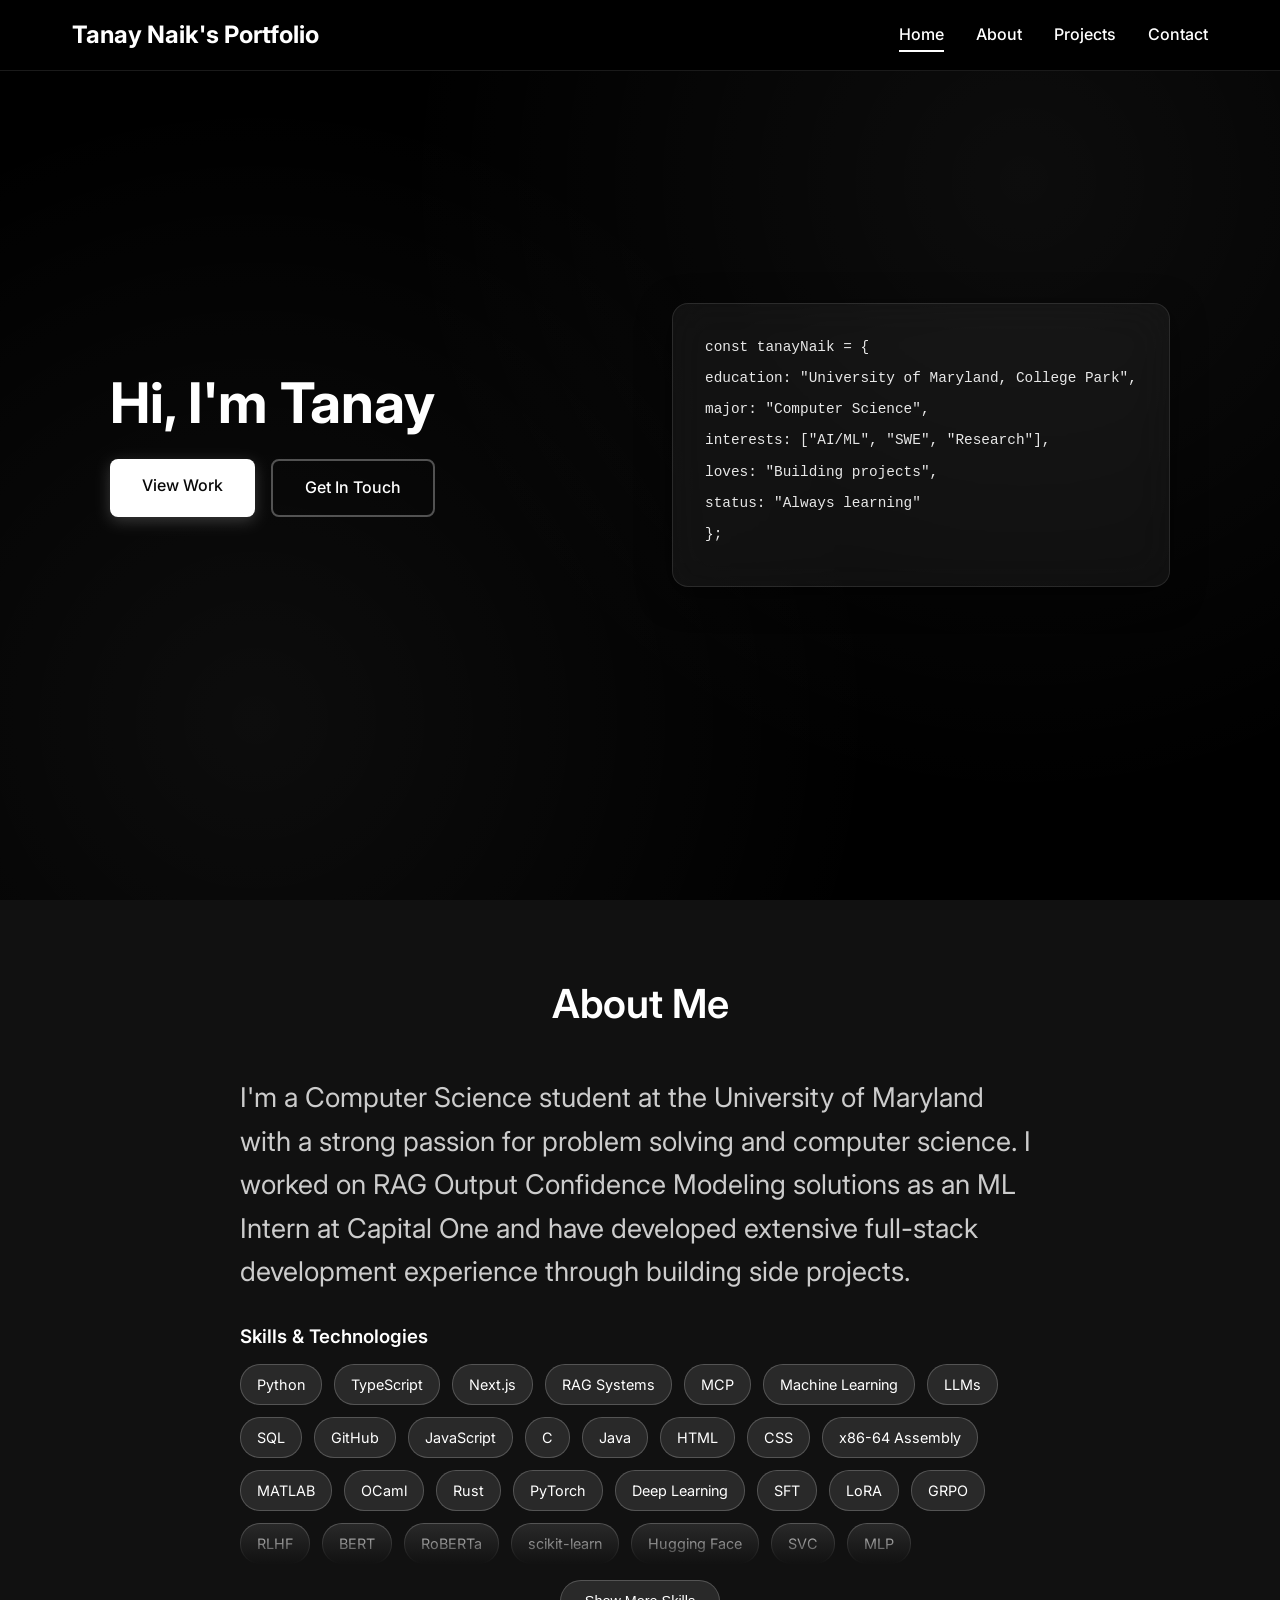
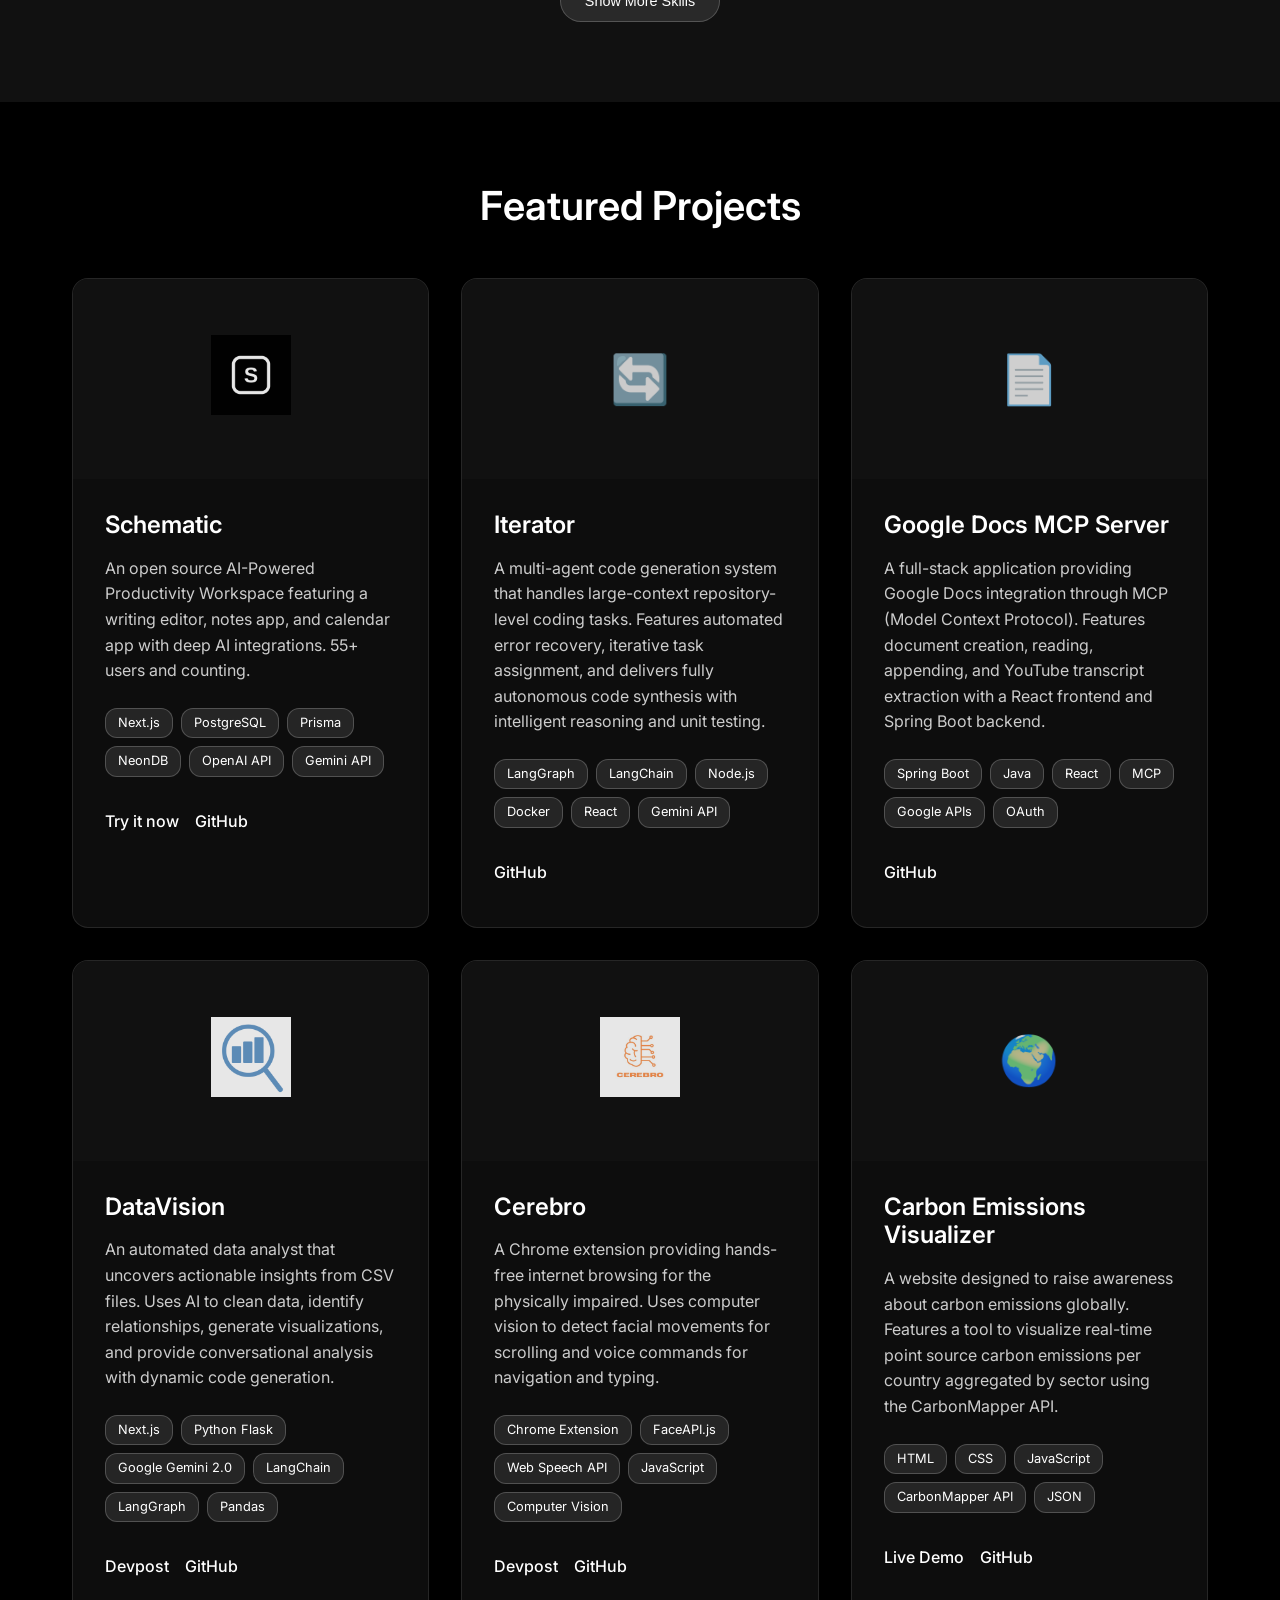
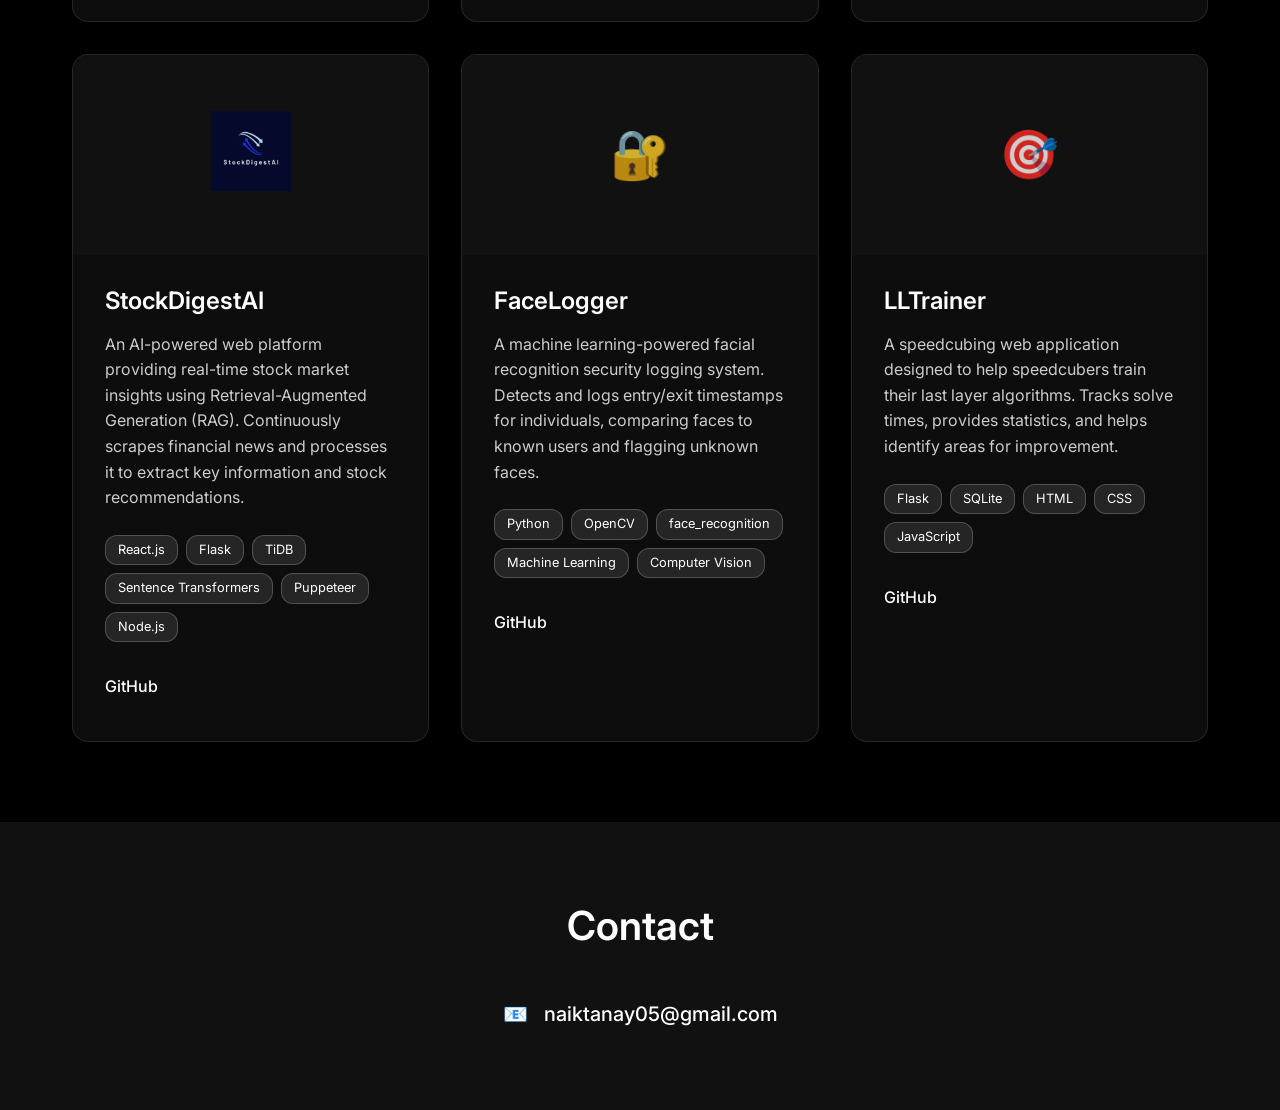
==== index.html @ 9cbc43ac "users update" ====
<!DOCTYPE html>
<html lang="en">
<head>
    <meta charset="UTF-8">
    <meta name="viewport" content="width=device-width, initial-scale=1.0">
    <title>Project Portfolio</title>
    <meta name="description" content="Professional portfolio showcasing development and design projects">
    <link rel="icon" href="data:image/svg+xml,<svg xmlns=%22http://www.w3.org/2000/svg%22 viewBox=%220 0 100 100%22><text y=%22.9em%22 font-size=%2290%22>🚀</text></svg>">
    <link rel="stylesheet" href="styles.css">
    <link rel="preconnect" href="https://fonts.googleapis.com">
    <link rel="preconnect" href="https://fonts.gstatic.com" crossorigin>
    <link href="https://fonts.googleapis.com/css2?family=Inter:wght@300;400;500;600;700&display=swap" rel="stylesheet">
</head>
<body>
    <!-- Navigation -->
    <nav class="navbar">
        <div class="nav-container">
            <div class="nav-logo">
                <span class="logo-text">Tanay Naik's Portfolio</span>
            </div>
            <ul class="nav-menu">
                <li class="nav-item">
                    <a href="#home" class="nav-link">Home</a>
                </li>
                <li class="nav-item">
                    <a href="#about" class="nav-link">About</a>
                </li>
                <li class="nav-item">
                    <a href="#projects" class="nav-link">Projects</a>
                </li>
                <li class="nav-item">
                    <a href="#contact" class="nav-link">Contact</a>
                </li>
            </ul>
            <div class="hamburger">
                <span class="bar"></span>
                <span class="bar"></span>
                <span class="bar"></span>
            </div>
        </div>
    </nav>

    <!-- Hero Section -->
    <section id="home" class="hero">
        <div class="hero-container">
            <div class="hero-content">
                <h1 class="hero-title">
                    Hi, I'm Tanay
                </h1>
                <div class="hero-buttons">
                    <a href="#projects" class="btn btn-primary">View Work</a>
                    <a href="#contact" class="btn btn-secondary">Get In Touch</a>
                </div>
            </div>
            <div class="hero-visual">
                <div class="floating-card">
                    <div class="card-content">
                        <div class="code-line">const tanayNaik = {</div>
                        <div class="code-line">  education: "University of Maryland, College Park",</div>
                        <div class="code-line">  major: "Computer Science",</div>
                        <div class="code-line">  interests: ["AI/ML", "SWE", "Research"],</div>
                        <div class="code-line">  loves: "Building projects",</div>
                        <div class="code-line">  status: "Always learning"</div>
                        <div class="code-line">};</div>
                    </div>
                </div>
            </div>
        </div>
    </section>

    <!-- About Section -->
    <section id="about" class="about">
        <div class="container">
            <h2 class="section-title">About Me</h2>
            <div class="about-content">
                <div class="about-text">
                    <p>
                        I'm a Computer Science student at the University of Maryland with a strong passion for problem solving and computer science. I worked on RAG Output Confidence Modeling solutions as an ML Intern at Capital One and have developed extensive full-stack development experience through building side projects.
                    </p>
                    <div class="skills">
                        <h3>Skills & Technologies</h3>
                        <div class="skill-tags" id="skill-tags">
                            <!-- Key Skills (Visible by default) -->
                            <span class="skill-tag">Python</span>
                            <span class="skill-tag">TypeScript</span>
                            <span class="skill-tag">Next.js</span>
                            <span class="skill-tag">RAG Systems</span>
                            <span class="skill-tag">MCP</span>
                            <span class="skill-tag">Machine Learning</span>
                            <span class="skill-tag">LLMs</span>
                            <span class="skill-tag">SQL</span>
                            <span class="skill-tag">GitHub</span>
                            
                            <!-- Additional Programming Languages -->
                            <span class="skill-tag">JavaScript</span>
                            <span class="skill-tag">C</span>
                            <span class="skill-tag">Java</span>
                            <span class="skill-tag">HTML</span>
                            <span class="skill-tag">CSS</span>
                            <span class="skill-tag">x86-64 Assembly</span>
                            <span class="skill-tag">MATLAB</span>
                            <span class="skill-tag">OCaml</span>
                            <span class="skill-tag">Rust</span>
                            
                            <!-- Machine Learning & AI -->
                            <span class="skill-tag">PyTorch</span>
                            <span class="skill-tag">Deep Learning</span>
                            <span class="skill-tag">SFT</span>
                            <span class="skill-tag">LoRA</span>
                            <span class="skill-tag">GRPO</span>
                            <span class="skill-tag">RLHF</span>
                            <span class="skill-tag">BERT</span>
                            <span class="skill-tag">RoBERTa</span>
                            <span class="skill-tag">scikit-learn</span>
                            <span class="skill-tag">Hugging Face</span>
                            <span class="skill-tag">SVC</span>
                            <span class="skill-tag">MLP</span>
                            <span class="skill-tag">Random Forest</span>
                            <span class="skill-tag">XGBoost</span>
                            <span class="skill-tag">Computer Vision</span>
                            <span class="skill-tag">OpenCV</span>
                            <span class="skill-tag">Dlib</span>
                            <span class="skill-tag">face_recognition</span>
                            <span class="skill-tag">Sentence Transformers</span>
                            
                            <!-- Frameworks & Libraries -->
                            <span class="skill-tag">React Native</span>
                            <span class="skill-tag">Flask</span>
                            <span class="skill-tag">Node.js</span>
                            <span class="skill-tag">LangChain</span>
                            <span class="skill-tag">LangGraph</span>
                            <span class="skill-tag">Tailwind CSS</span>
                            <span class="skill-tag">Prisma</span>
                            <span class="skill-tag">SQLAlchemy</span>
                            <span class="skill-tag">Puppeteer</span>
                            <span class="skill-tag">face-api.js</span>
                            
                            <!-- Databases -->
                            <span class="skill-tag">PostgreSQL</span>
                            <span class="skill-tag">NeonDB</span>
                            <span class="skill-tag">TiDB</span>
                            <span class="skill-tag">Supabase</span>
                            <span class="skill-tag">SQLite</span>
                            
                            <!-- APIs & Services -->
                            <span class="skill-tag">Gemini API</span>
                            <span class="skill-tag">OpenAI API</span>
                            <span class="skill-tag">CarbonMapper API</span>
                            <span class="skill-tag">Chrome Web Speech API</span>
                            
                            <!-- Cloud & Infrastructure -->
                            <span class="skill-tag">CUDA</span>
                            <span class="skill-tag">Docker</span>
                            <span class="skill-tag">Vercel</span>
                            <span class="skill-tag">AWS</span>
                            <span class="skill-tag">Multi-GPU Infrastructure</span>
                            
                            <!-- Developer Tools -->
                            <span class="skill-tag">Git</span>
                            <span class="skill-tag">VSCode</span>
                            <span class="skill-tag">Cursor</span>
                            <span class="skill-tag">V0.dev</span>
                            <span class="skill-tag">Eclipse</span>
                            <span class="skill-tag">Linux</span>
                            <span class="skill-tag">Wireshark</span>
                            
                            <!-- Specialized Tools -->
                            <span class="skill-tag">Chrome Extension</span>
                            <span class="skill-tag">Synthetic Data Generation</span>
                            <span class="skill-tag">Red Team Operations</span>
                        </div>
                        <button class="show-more-btn" id="show-more-btn">Show More Skills</button>
                    </div>
                </div>
            </div>
        </div>
    </section>

    <!-- Projects Section -->
    <section id="projects" class="projects">
        <div class="container">
            <h2 class="section-title">Featured Projects</h2>
            <div class="projects-grid">
                <div class="project-card">
                    <div class="project-image">
                        <div class="project-placeholder">
                            <img src="schematic_logo.png" alt="Schematic Logo" class="project-logo">
                        </div>
                    </div>
                    <div class="project-content">
                        <h3 class="project-title">Schematic</h3>
                        <p class="project-description">
                            An open source AI-Powered Productivity Workspace featuring a writing editor, notes app, and calendar app with deep AI integrations. 55+ users and counting.
                        </p>
                        <div class="project-tech">
                            <span class="tech-tag">Next.js</span>
                            <span class="tech-tag">PostgreSQL</span>
                            <span class="tech-tag">Prisma</span>
                            <span class="tech-tag">NeonDB</span>
                            <span class="tech-tag">OpenAI API</span>
                            <span class="tech-tag">Gemini API</span>
                        </div>
                        <div class="project-links">
                            <a href="https://www.schematic.now/" class="project-link" target="_blank">Try it now</a>
                            <a href="#" class="project-link">GitHub</a>
                        </div>
                    </div>
                </div>

                <div class="project-card">
                    <div class="project-image">
                        <div class="project-placeholder">
                            <span class="project-icon">🔄</span>
                        </div>
                    </div>
                    <div class="project-content">
                        <h3 class="project-title">Iterator</h3>
                        <p class="project-description">
                            A multi-agent code generation system that handles large-context repository-level coding tasks. Features automated error recovery, iterative task assignment, and delivers fully autonomous code synthesis with intelligent reasoning and unit testing.
                        </p>
                        <div class="project-tech">
                            <span class="tech-tag">LangGraph</span>
                            <span class="tech-tag">LangChain</span>
                            <span class="tech-tag">Node.js</span>
                            <span class="tech-tag">Docker</span>
                            <span class="tech-tag">React</span>
                            <span class="tech-tag">Gemini API</span>
                        </div>
                        <div class="project-links">
                            <a href="https://github.com/TN0123/Iterator" class="project-link" target="_blank">GitHub</a>
                        </div>
                    </div>
                </div>

                <div class="project-card">
                    <div class="project-image">
                        <div class="project-placeholder">
                            <span class="project-icon">📄</span>
                        </div>
                    </div>
                    <div class="project-content">
                        <h3 class="project-title">Google Docs MCP Server</h3>
                        <p class="project-description">
                            A full-stack application providing Google Docs integration through MCP (Model Context Protocol). Features document creation, reading, appending, and YouTube transcript extraction with a React frontend and Spring Boot backend.
                        </p>
                        <div class="project-tech">
                            <span class="tech-tag">Spring Boot</span>
                            <span class="tech-tag">Java</span>
                            <span class="tech-tag">React</span>
                            <span class="tech-tag">MCP</span>
                            <span class="tech-tag">Google APIs</span>
                            <span class="tech-tag">OAuth</span>
                        </div>
                        <div class="project-links">
                            <a href="https://github.com/arnavaggarwal75/google-docs-mcp" class="project-link" target="_blank">GitHub</a>
                        </div>
                    </div>
                </div>

                <div class="project-card">
                    <div class="project-image">
                        <div class="project-placeholder">
                            <img src="datavision_logo.png" alt="DataVision Logo" class="project-logo">
                        </div>
                    </div>
                    <div class="project-content">
                        <h3 class="project-title">DataVision</h3>
                        <p class="project-description">
                            An automated data analyst that uncovers actionable insights from CSV files. Uses AI to clean data, identify relationships, generate visualizations, and provide conversational analysis with dynamic code generation.
                        </p>
                        <div class="project-tech">
                            <span class="tech-tag">Next.js</span>
                            <span class="tech-tag">Python Flask</span>
                            <span class="tech-tag">Google Gemini 2.0</span>
                            <span class="tech-tag">LangChain</span>
                            <span class="tech-tag">LangGraph</span>
                            <span class="tech-tag">Pandas</span>
                        </div>
                        <div class="project-links">
                            <a href="https://devpost.com/software/datavision-hrm5jv" class="project-link" target="_blank">Devpost</a>
                            <a href="https://github.com/aadia1234/DataVision" class="project-link" target="_blank">GitHub</a>
                        </div>
                    </div>
                </div>

                <div class="project-card">
                    <div class="project-image">
                        <div class="project-placeholder">
                            <img src="cerebro_logo.jpg" alt="Cerebro Logo" class="project-logo">
                        </div>
                    </div>
                    <div class="project-content">
                        <h3 class="project-title">Cerebro</h3>
                        <p class="project-description">
                            A Chrome extension providing hands-free internet browsing for the physically impaired. Uses computer vision to detect facial movements for scrolling and voice commands for navigation and typing.
                        </p>
                        <div class="project-tech">
                            <span class="tech-tag">Chrome Extension</span>
                            <span class="tech-tag">FaceAPI.js</span>
                            <span class="tech-tag">Web Speech API</span>
                            <span class="tech-tag">JavaScript</span>
                            <span class="tech-tag">Computer Vision</span>
                        </div>
                        <div class="project-links">
                            <a href="https://devpost.com/software/cerebro-efj0la" class="project-link" target="_blank">Devpost</a>
                            <a href="https://github.com/Datoneguy246/Cerebro" class="project-link" target="_blank">GitHub</a>
                        </div>
                    </div>
                </div>

                <div class="project-card">
                    <div class="project-image">
                        <div class="project-placeholder">
                            <span class="project-icon">🌍</span>
                        </div>
                    </div>
                    <div class="project-content">
                        <h3 class="project-title">Carbon Emissions Visualizer</h3>
                        <p class="project-description">
                            A website designed to raise awareness about carbon emissions globally. Features a tool to visualize real-time point source carbon emissions per country aggregated by sector using the CarbonMapper API.
                        </p>
                        <div class="project-tech">
                            <span class="tech-tag">HTML</span>
                            <span class="tech-tag">CSS</span>
                            <span class="tech-tag">JavaScript</span>
                            <span class="tech-tag">CarbonMapper API</span>
                            <span class="tech-tag">JSON</span>
                        </div>
                        <div class="project-links">
                            <a href="https://tn0123.github.io/ANTH481-Final-Project/" class="project-link" target="_blank">Live Demo</a>
                            <a href="https://github.com/TN0123/ANTH481-Final-Project" class="project-link" target="_blank">GitHub</a>
                        </div>
                    </div>
                </div>

                <div class="project-card">
                    <div class="project-image">
                        <div class="project-placeholder">
                            <img src="stockdigest_logo.png" alt="StockDigest Logo" class="project-logo">
                        </div>
                    </div>
                    <div class="project-content">
                        <h3 class="project-title">StockDigestAI</h3>
                        <p class="project-description">
                            An AI-powered web platform providing real-time stock market insights using Retrieval-Augmented Generation (RAG). Continuously scrapes financial news and processes it to extract key information and stock recommendations.
                        </p>
                        <div class="project-tech">
                            <span class="tech-tag">React.js</span>
                            <span class="tech-tag">Flask</span>
                            <span class="tech-tag">TiDB</span>
                            <span class="tech-tag">Sentence Transformers</span>
                            <span class="tech-tag">Puppeteer</span>
                            <span class="tech-tag">Node.js</span>
                        </div>
                        <div class="project-links">
                            <a href="https://github.com/TN0123/TiDB-Stock-Analyst" class="project-link" target="_blank">GitHub</a>
                        </div>
                    </div>
                </div>

                <div class="project-card">
                    <div class="project-image">
                        <div class="project-placeholder">
                            <span class="project-icon">🔐</span>
                        </div>
                    </div>
                    <div class="project-content">
                        <h3 class="project-title">FaceLogger</h3>
                        <p class="project-description">
                            A machine learning-powered facial recognition security logging system. Detects and logs entry/exit timestamps for individuals, comparing faces to known users and flagging unknown faces.
                        </p>
                        <div class="project-tech">
                            <span class="tech-tag">Python</span>
                            <span class="tech-tag">OpenCV</span>
                            <span class="tech-tag">face_recognition</span>
                            <span class="tech-tag">Machine Learning</span>
                            <span class="tech-tag">Computer Vision</span>
                        </div>
                        <div class="project-links">
                            <a href="https://github.com/TN0123/FaceLogger" class="project-link" target="_blank">GitHub</a>
                        </div>
                    </div>
                </div>

                <div class="project-card">
                    <div class="project-image">
                        <div class="project-placeholder">
                            <span class="project-icon">🎯</span>
                        </div>
                    </div>
                    <div class="project-content">
                        <h3 class="project-title">LLTrainer</h3>
                        <p class="project-description">
                            A speedcubing web application designed to help speedcubers train their last layer algorithms. Tracks solve times, provides statistics, and helps identify areas for improvement.
                        </p>
                        <div class="project-tech">
                            <span class="tech-tag">Flask</span>
                            <span class="tech-tag">SQLite</span>
                            <span class="tech-tag">HTML</span>
                            <span class="tech-tag">CSS</span>
                            <span class="tech-tag">JavaScript</span>
                        </div>
                        <div class="project-links">
                            <a href="https://github.com/TN0123/LLTrainer" class="project-link" target="_blank">GitHub</a>
                        </div>
                    </div>
                </div>
            </div>
        </div>
    </section>

    <!-- Contact Section -->
    <section id="contact" class="contact">
        <div class="container">
            <h2 class="section-title">Contact</h2>
            <div class="contact-content">
                <div class="contact-info">
                    <div class="contact-method">
                        <span class="contact-icon">📧</span>
                        <span>naiktanay05@gmail.com</span>
                    </div>
                </div>
            </div>
        </div>
    </section>


    <script src="script.js"></script>
</body>
</html>
---- styles.css ----
/* Reset and Base Styles */
* {
    margin: 0;
    padding: 0;
    box-sizing: border-box;
}

html {
    scroll-behavior: smooth;
}

body {
    font-family: 'Inter', -apple-system, BlinkMacSystemFont, 'Segoe UI', Roboto, sans-serif;
    line-height: 1.6;
    color: #ffffff;
    background-color: #000000;
    overflow-x: hidden;
}

/* Typography */
h1, h2, h3, h4, h5, h6 {
    font-weight: 600;
    line-height: 1.2;
    margin-bottom: 1rem;
}

p {
    margin-bottom: 1rem;
    color: #cccccc;
}

a {
    text-decoration: none;
    color: inherit;
    transition: all 0.3s ease;
}

/* Container */
.container {
    max-width: 1200px;
    margin: 0 auto;
    padding: 0 2rem;
}

/* Navigation */
.navbar {
    position: fixed;
    top: 0;
    width: 100%;
    background: rgba(0, 0, 0, 0.95);
    backdrop-filter: blur(20px);
    border-bottom: 1px solid rgba(255, 255, 255, 0.1);
    z-index: 1000;
    transition: all 0.3s ease;
}

.nav-container {
    max-width: 1200px;
    margin: 0 auto;
    padding: 0 2rem;
    display: flex;
    justify-content: space-between;
    align-items: center;
    height: 70px;
}

.nav-logo .logo-text {
    font-size: 1.5rem;
    font-weight: 700;
    color: #ffffff;
}

.nav-menu {
    display: flex;
    list-style: none;
    gap: 2rem;
}

.nav-link {
    color: #ffffff;
    font-weight: 500;
    position: relative;
    padding: 0.5rem 0;
}

.nav-link::after {
    content: '';
    position: absolute;
    bottom: 0;
    left: 0;
    width: 0;
    height: 2px;
    background: #ffffff;
    transition: width 0.3s ease;
}

.nav-link:hover::after {
    width: 100%;
}

.hamburger {
    display: none;
    flex-direction: column;
    cursor: pointer;
}

.bar {
    width: 25px;
    height: 3px;
    background: #ffffff;
    margin: 3px 0;
    transition: 0.3s;
}

/* Hero Section */
.hero {
    min-height: 100vh;
    display: flex;
    align-items: center;
    padding-top: 70px;
    background: #000000;
    position: relative;
    overflow: hidden;
}

.hero::before {
    content: '';
    position: absolute;
    top: 0;
    left: 0;
    right: 0;
    bottom: 0;
    background: radial-gradient(circle at 20% 80%, rgba(255, 255, 255, 0.05) 0%, transparent 50%),
                radial-gradient(circle at 80% 20%, rgba(255, 255, 255, 0.05) 0%, transparent 50%);
    pointer-events: none;
}

.hero-container {
    max-width: 1200px;
    margin: 0 auto;
    padding: 0 2rem;
    display: grid;
    grid-template-columns: 1fr 1fr;
    gap: 4rem;
    align-items: center;
}

.hero-title {
    font-size: 3.5rem;
    font-weight: 700;
    margin-bottom: 1.5rem;
    line-height: 1.1;
}

.gradient-text {
    color: #ffffff;
}

.hero-subtitle {
    font-size: 1.25rem;
    color: #cccccc;
    margin-bottom: 2rem;
}

.hero-buttons {
    display: flex;
    gap: 1rem;
    flex-wrap: wrap;
}

.btn {
    display: inline-block;
    padding: 0.875rem 2rem;
    border-radius: 8px;
    font-weight: 500;
    text-align: center;
    transition: all 0.3s ease;
    border: none;
    cursor: pointer;
    font-size: 1rem;
}

.btn-primary {
    background: #ffffff;
    color: #000000;
    box-shadow: 0 4px 15px rgba(255, 255, 255, 0.2);
}

.btn-primary:hover {
    transform: translateY(-2px);
    box-shadow: 0 8px 25px rgba(255, 255, 255, 0.3);
}

.btn-secondary {
    background: transparent;
    color: #ffffff;
    border: 2px solid rgba(255, 255, 255, 0.3);
}

.btn-secondary:hover {
    border-color: #ffffff;
    color: #ffffff;
    transform: translateY(-2px);
}

.hero-visual {
    display: flex;
    justify-content: center;
    align-items: center;
}

.floating-card {
    background: rgba(255, 255, 255, 0.05);
    border: 1px solid rgba(255, 255, 255, 0.1);
    border-radius: 16px;
    padding: 2rem;
    backdrop-filter: blur(20px);
    box-shadow: 0 8px 32px rgba(0, 0, 0, 0.5);
    animation: float 6s ease-in-out infinite;
}

@keyframes float {
    0%, 100% { transform: translateY(0px); }
    50% { transform: translateY(-20px); }
}

.card-content {
    font-family: 'Monaco', 'Menlo', monospace;
    font-size: 0.9rem;
    color: #ffffff;
}

.code-line {
    margin-bottom: 0.5rem;
    opacity: 0.9;
}

/* Section Styles */
section {
    padding: 5rem 0;
}

.section-title {
    font-size: 2.5rem;
    text-align: center;
    margin-bottom: 3rem;
    color: #ffffff;
}

/* About Section */
.about {
    background: #111111;
}

.about-content {
    max-width: 800px;
    margin: 0 auto;
}

.about-text p {
    font-size: 1.7rem;
    margin-bottom: 1.5rem;
    color: #cccccc;
}

.skills h3 {
    margin: 2rem 0 1rem 0;
    color: #ffffff;
}

.skill-tags {
    display: flex;
    flex-wrap: wrap;
    gap: 0.75rem;
}

.skill-tag {
    background: rgba(255, 255, 255, 0.1);
    color: #ffffff;
    padding: 0.5rem 1rem;
    border-radius: 20px;
    font-size: 0.9rem;
    border: 1px solid rgba(255, 255, 255, 0.2);
    transition: all 0.3s ease;
}

.skill-tag:hover {
    background: rgba(255, 255, 255, 0.2);
    transform: translateY(-2px);
}

/* Skills Collapse/Expand Functionality */
.skill-tags {
    max-height: 200px;
    overflow: hidden;
    transition: max-height 0.5s ease-in-out;
    position: relative;
}

.skill-tags.expanded {
    max-height: none;
}

.skill-tags::after {
    content: '';
    position: absolute;
    bottom: 0;
    left: 0;
    right: 0;
    height: 40px;
    background: linear-gradient(transparent, #111111);
    pointer-events: none;
    opacity: 1;
    transition: opacity 0.3s ease;
}

.skill-tags.expanded::after {
    opacity: 0;
}

.show-more-btn {
    background: rgba(255, 255, 255, 0.1);
    color: #ffffff;
    border: 1px solid rgba(255, 255, 255, 0.2);
    padding: 0.75rem 1.5rem;
    border-radius: 25px;
    font-size: 0.9rem;
    font-weight: 500;
    cursor: pointer;
    transition: all 0.3s ease;
    margin-top: 1rem;
    display: block;
    margin-left: auto;
    margin-right: auto;
}

.show-more-btn:hover {
    background: rgba(255, 255, 255, 0.2);
    border-color: rgba(255, 255, 255, 0.4);
    transform: translateY(-2px);
}

.show-more-btn:active {
    transform: translateY(0);
}



/* Projects Section */
.projects {
    background: #000000;
}

.projects-grid {
    display: grid;
    grid-template-columns: repeat(auto-fit, minmax(350px, 1fr));
    gap: 2rem;
}

.project-card {
    background: rgba(255, 255, 255, 0.05);
    border: 1px solid rgba(255, 255, 255, 0.1);
    border-radius: 16px;
    overflow: hidden;
    transition: all 0.3s ease;
}

.project-card:hover {
    transform: translateY(-10px);
    box-shadow: 0 20px 40px rgba(0, 0, 0, 0.5);
    border-color: rgba(255, 255, 255, 0.3);
}

.project-image {
    height: 200px;
    background: #111111;
    display: flex;
    align-items: center;
    justify-content: center;
}

.project-placeholder {
    text-align: center;
}

.project-icon {
    font-size: 3rem;
    opacity: 0.8;
}

.project-logo {
    width: 80px;
    height: 80px;
    object-fit: contain;
    opacity: 0.9;
    transition: all 0.3s ease;
}

.project-logo:hover {
    opacity: 1;
    transform: scale(1.1);
}

.project-content {
    padding: 2rem;
}

.project-title {
    font-size: 1.5rem;
    margin-bottom: 1rem;
    color: #ffffff;
}

.project-description {
    color: #cccccc;
    margin-bottom: 1.5rem;
}

.project-tech {
    display: flex;
    flex-wrap: wrap;
    gap: 0.5rem;
    margin-bottom: 1.5rem;
}

.tech-tag {
    background: rgba(255, 255, 255, 0.1);
    color: #ffffff;
    padding: 0.25rem 0.75rem;
    border-radius: 12px;
    font-size: 0.8rem;
    border: 1px solid rgba(255, 255, 255, 0.2);
}

.project-links {
    display: flex;
    gap: 1rem;
}

.project-link {
    color: #ffffff;
    font-weight: 500;
    padding: 0.5rem 0;
    border-bottom: 1px solid transparent;
    transition: all 0.3s ease;
}

.project-link:hover {
    border-bottom-color: #ffffff;
}

/* Contact Section */
.contact {
    background: #111111;
}

.contact-content {
    display: flex;
    justify-content: center;
    align-items: center;
}

.contact-info h3 {
    font-size: 1.75rem;
    margin-bottom: 1rem;
    color: #ffffff;
}

.contact-info p {
    color: #cccccc;
    margin-bottom: 2rem;
}

.contact-methods {
    display: flex;
    flex-direction: column;
    gap: 1rem;
}

.contact-method {
    display: flex;
    align-items: center;
    gap: 1rem;
    color: #ffffff;
    font-size: 1.25rem;
    font-weight: 500;
}

.contact-icon {
    font-size: 1.25rem;
}

.contact-form {
    display: flex;
    flex-direction: column;
    gap: 1.5rem;
}

.form-group input,
.form-group textarea {
    width: 100%;
    padding: 1rem;
    background: rgba(255, 255, 255, 0.05);
    border: 1px solid rgba(255, 255, 255, 0.1);
    border-radius: 8px;
    color: #ffffff;
    font-size: 1rem;
    transition: all 0.3s ease;
}

.form-group input:focus,
.form-group textarea:focus {
    outline: none;
    border-color: #ffffff;
    background: rgba(255, 255, 255, 0.08);
}

.form-group input::placeholder,
.form-group textarea::placeholder {
    color: #888888;
}


/* Responsive Design */
@media (max-width: 768px) {
    .hamburger {
        display: flex;
    }

    .nav-menu {
        position: fixed;
        left: -100%;
        top: 70px;
        flex-direction: column;
        background-color: rgba(0, 0, 0, 0.98);
        width: 100%;
        text-align: center;
        transition: 0.3s;
        padding: 2rem 0;
        border-top: 1px solid rgba(255, 255, 255, 0.1);
    }

    .nav-menu.active {
        left: 0;
    }

    .hero-container {
        grid-template-columns: 1fr;
        text-align: center;
        gap: 2rem;
    }

    .hero-title {
        font-size: 2.5rem;
    }

    .about-content {
        grid-template-columns: 1fr;
        gap: 2rem;
    }

    .contact-content {
        grid-template-columns: 1fr;
        gap: 2rem;
    }

    .projects-grid {
        grid-template-columns: 1fr;
    }


    .container {
        padding: 0 1rem;
    }

    .nav-container {
        padding: 0 1rem;
    }

    .hero-container {
        padding: 0 1rem;
    }
}

@media (max-width: 480px) {
    .hero-title {
        font-size: 2rem;
    }

    .section-title {
        font-size: 2rem;
    }

    .hero-buttons {
        flex-direction: column;
        align-items: center;
    }

    .btn {
        width: 100%;
        max-width: 250px;
    }
}

/* Smooth scrolling for anchor links */
html {
    scroll-padding-top: 70px;
}

/* Custom scrollbar */
::-webkit-scrollbar {
    width: 8px;
}

::-webkit-scrollbar-track {
    background: #000000;
}

::-webkit-scrollbar-thumb {
    background: #ffffff;
    border-radius: 4px;
}

::-webkit-scrollbar-thumb:hover {
    background: #cccccc;
}
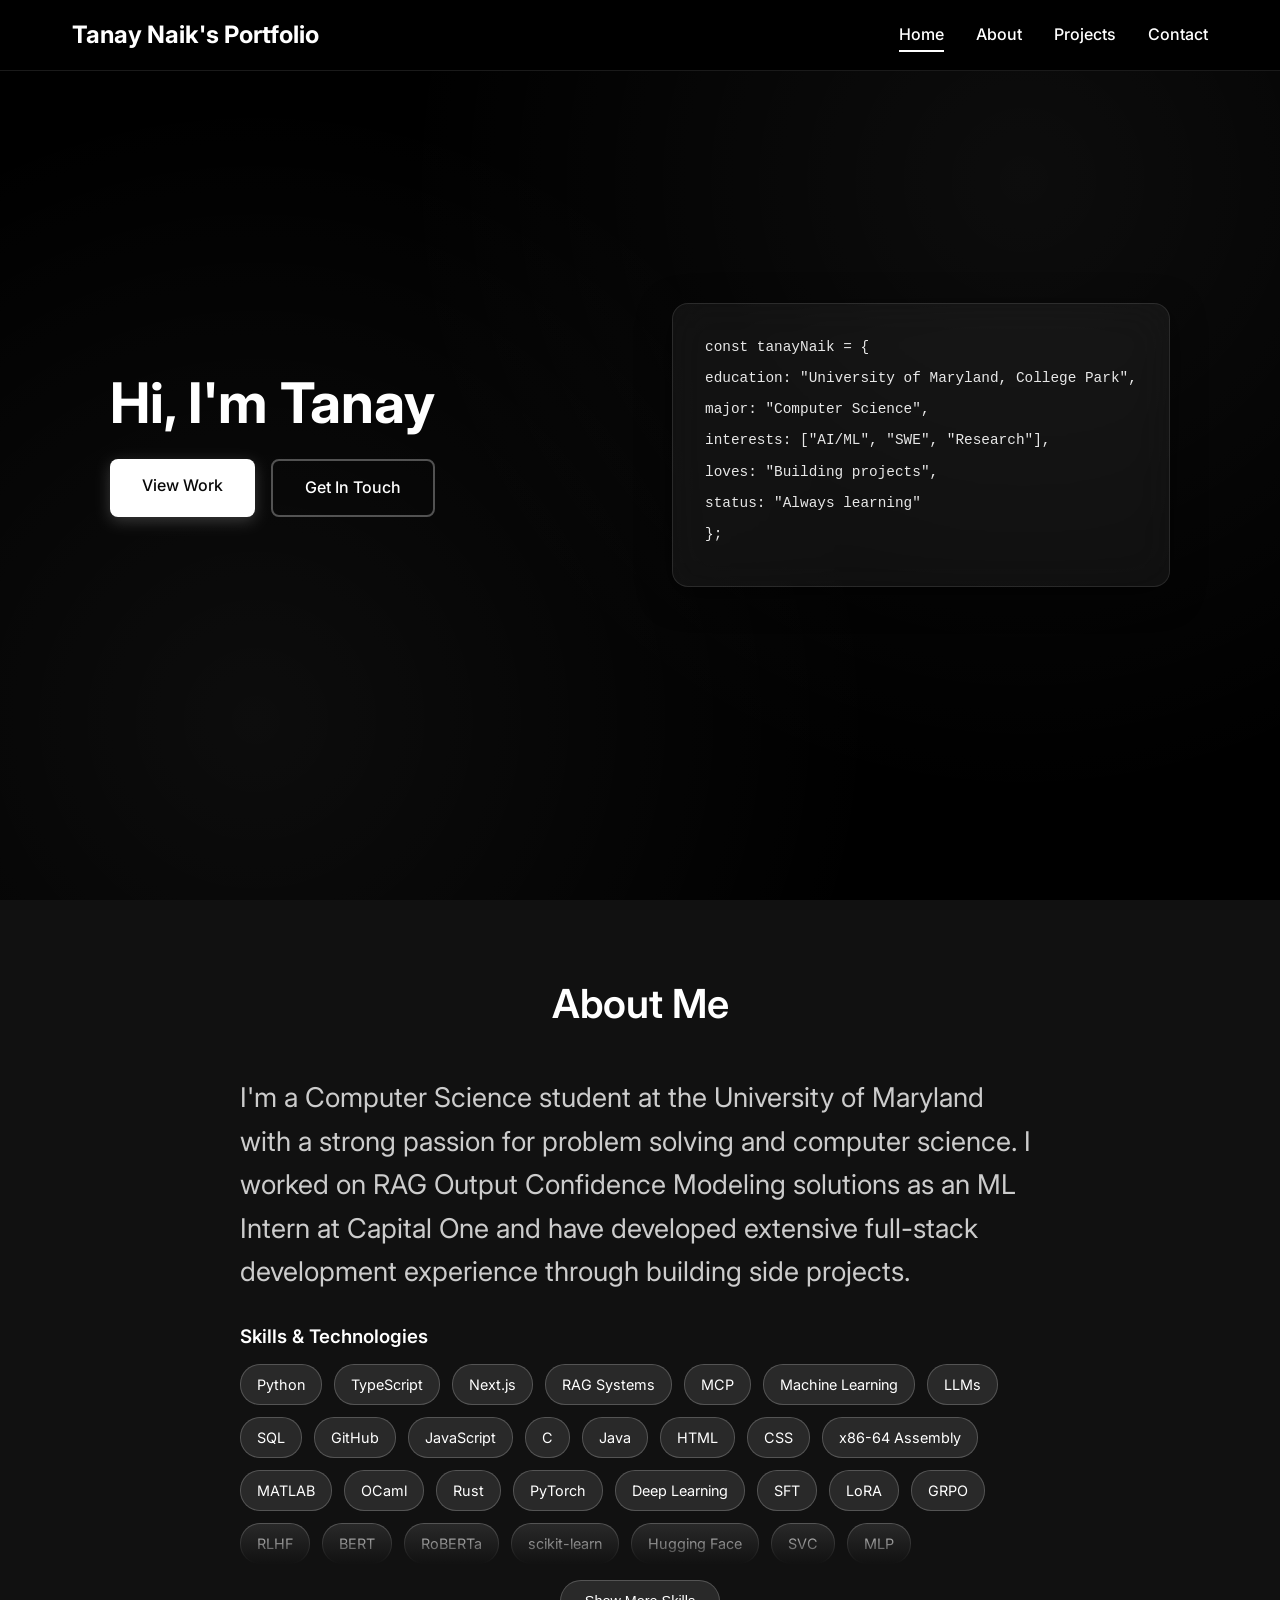
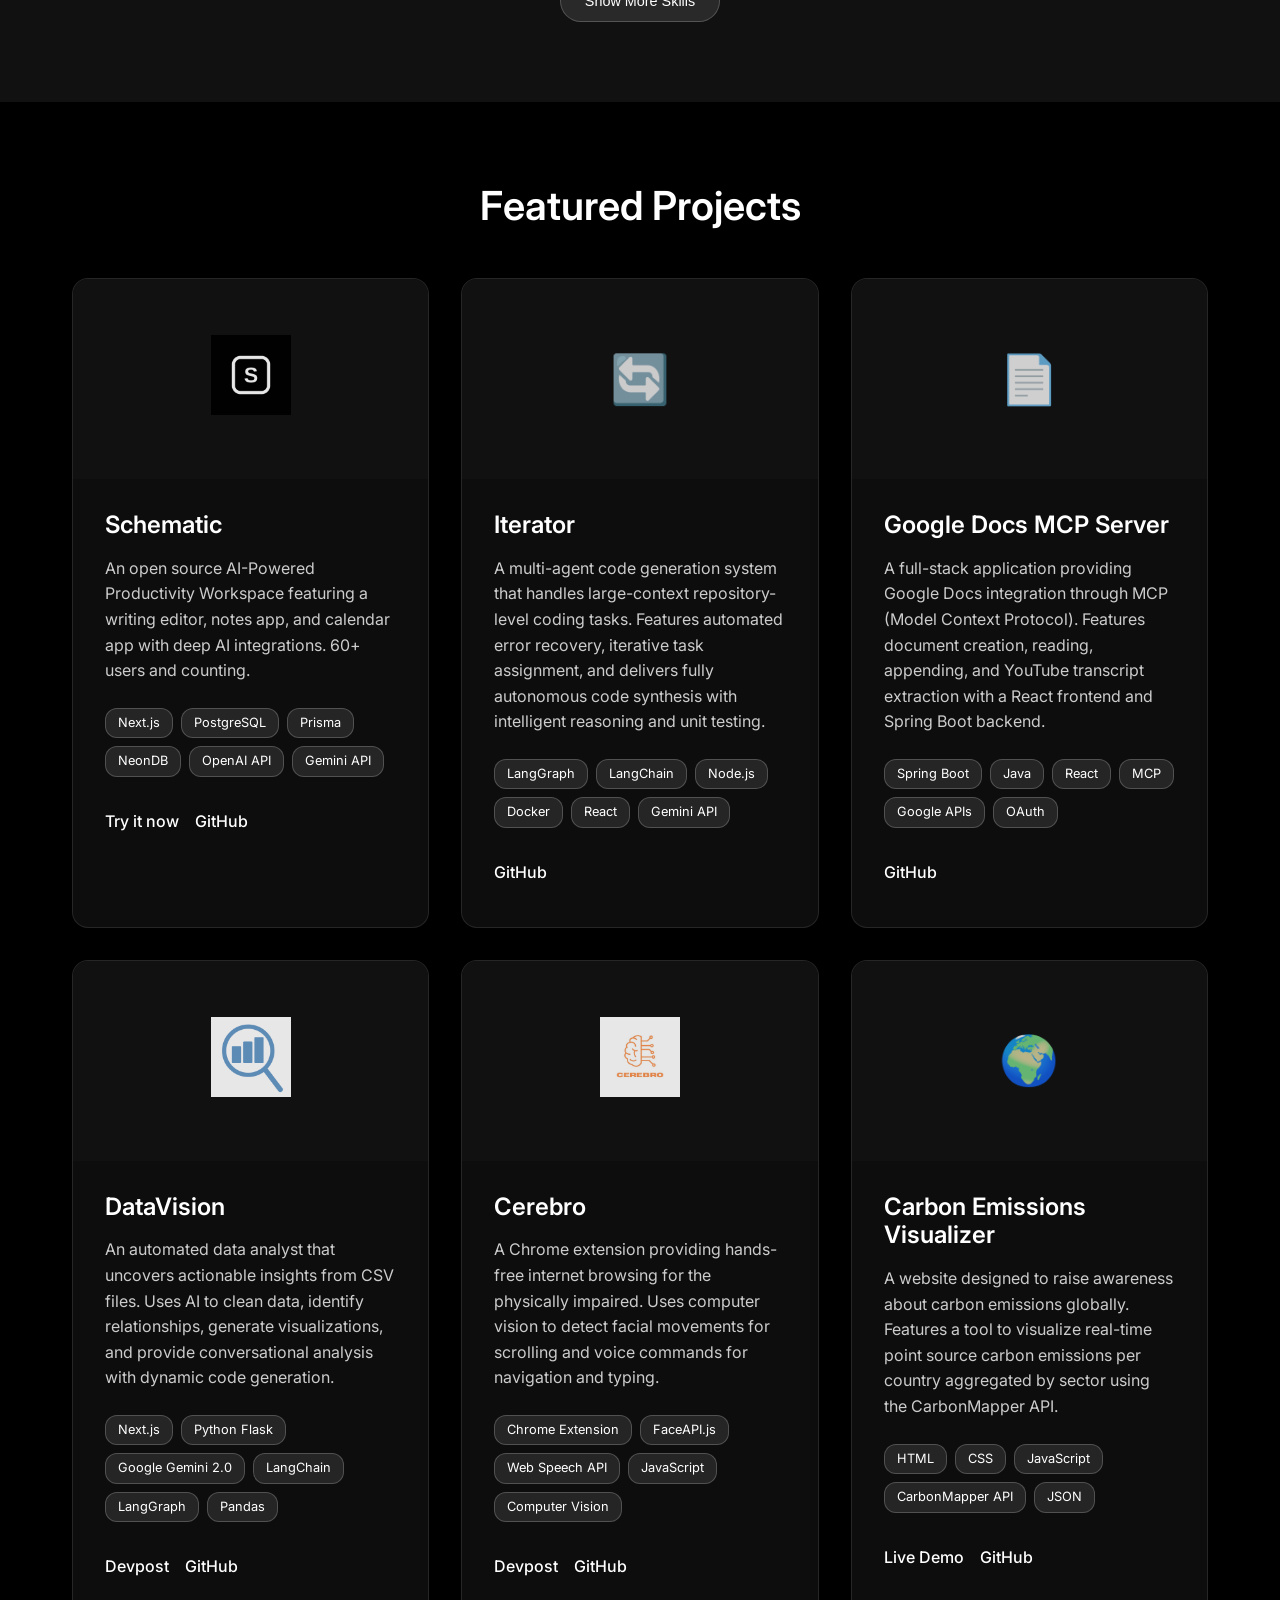
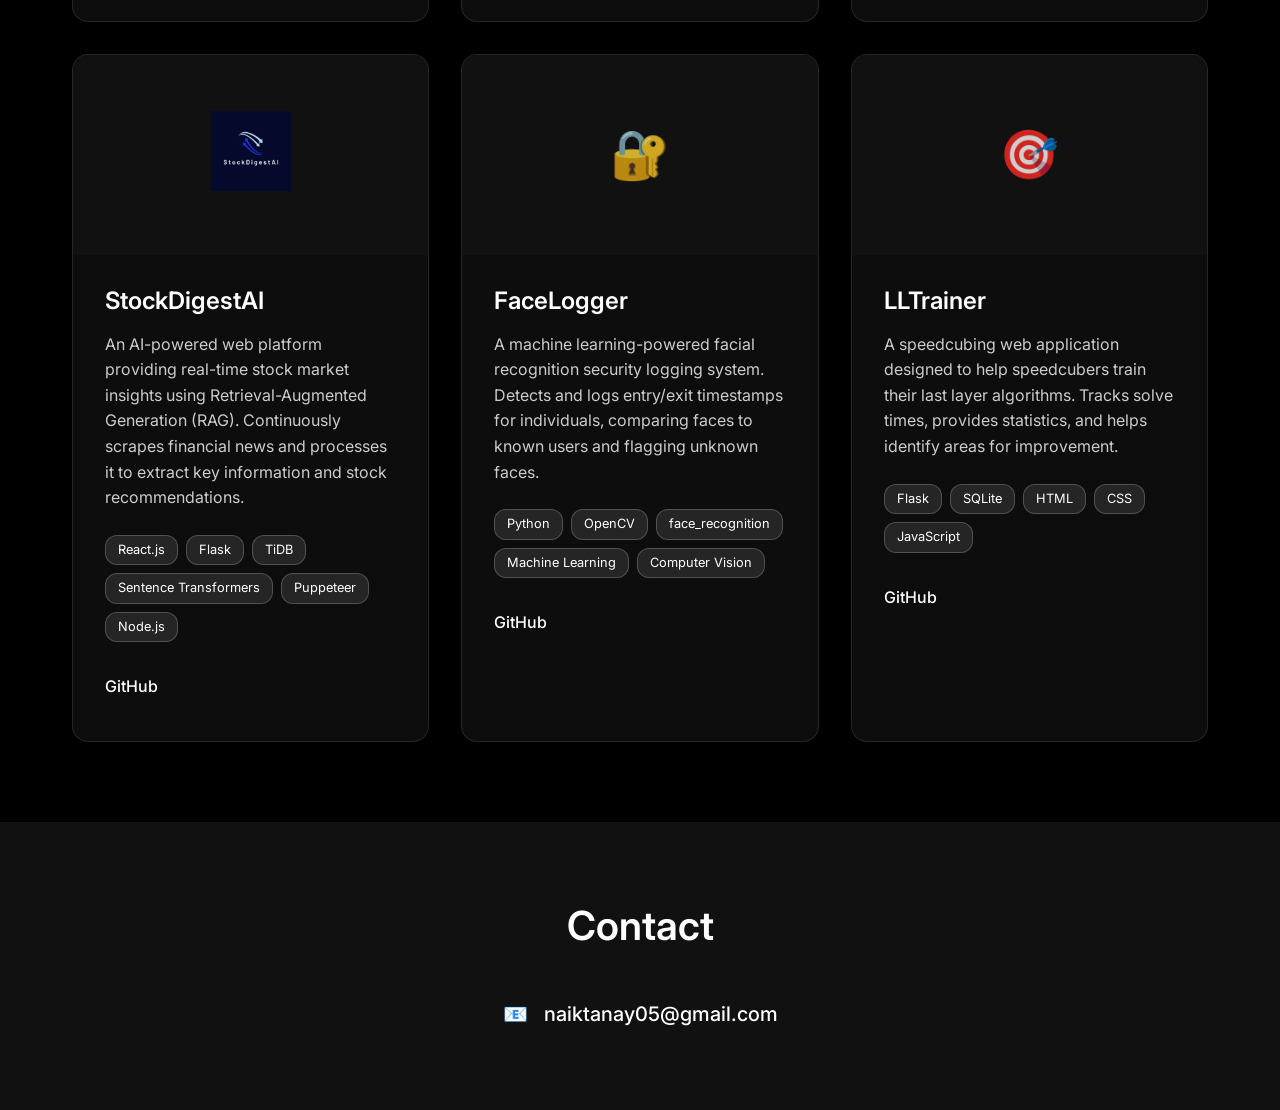
==== commit b9b0d8dc: "users update" ====
--- a/index.html
+++ b/index.html
@@ -190,7 +190,7 @@
                     <div class="project-content">
                         <h3 class="project-title">Schematic</h3>
                         <p class="project-description">
-                            An open source AI-Powered Productivity Workspace featuring a writing editor, notes app, and calendar app with deep AI integrations. 55+ users and counting.
+                            An open source AI-Powered Productivity Workspace featuring a writing editor, notes app, and calendar app with deep AI integrations. 60+ users and counting.
                         </p>
                         <div class="project-tech">
                             <span class="tech-tag">Next.js</span>
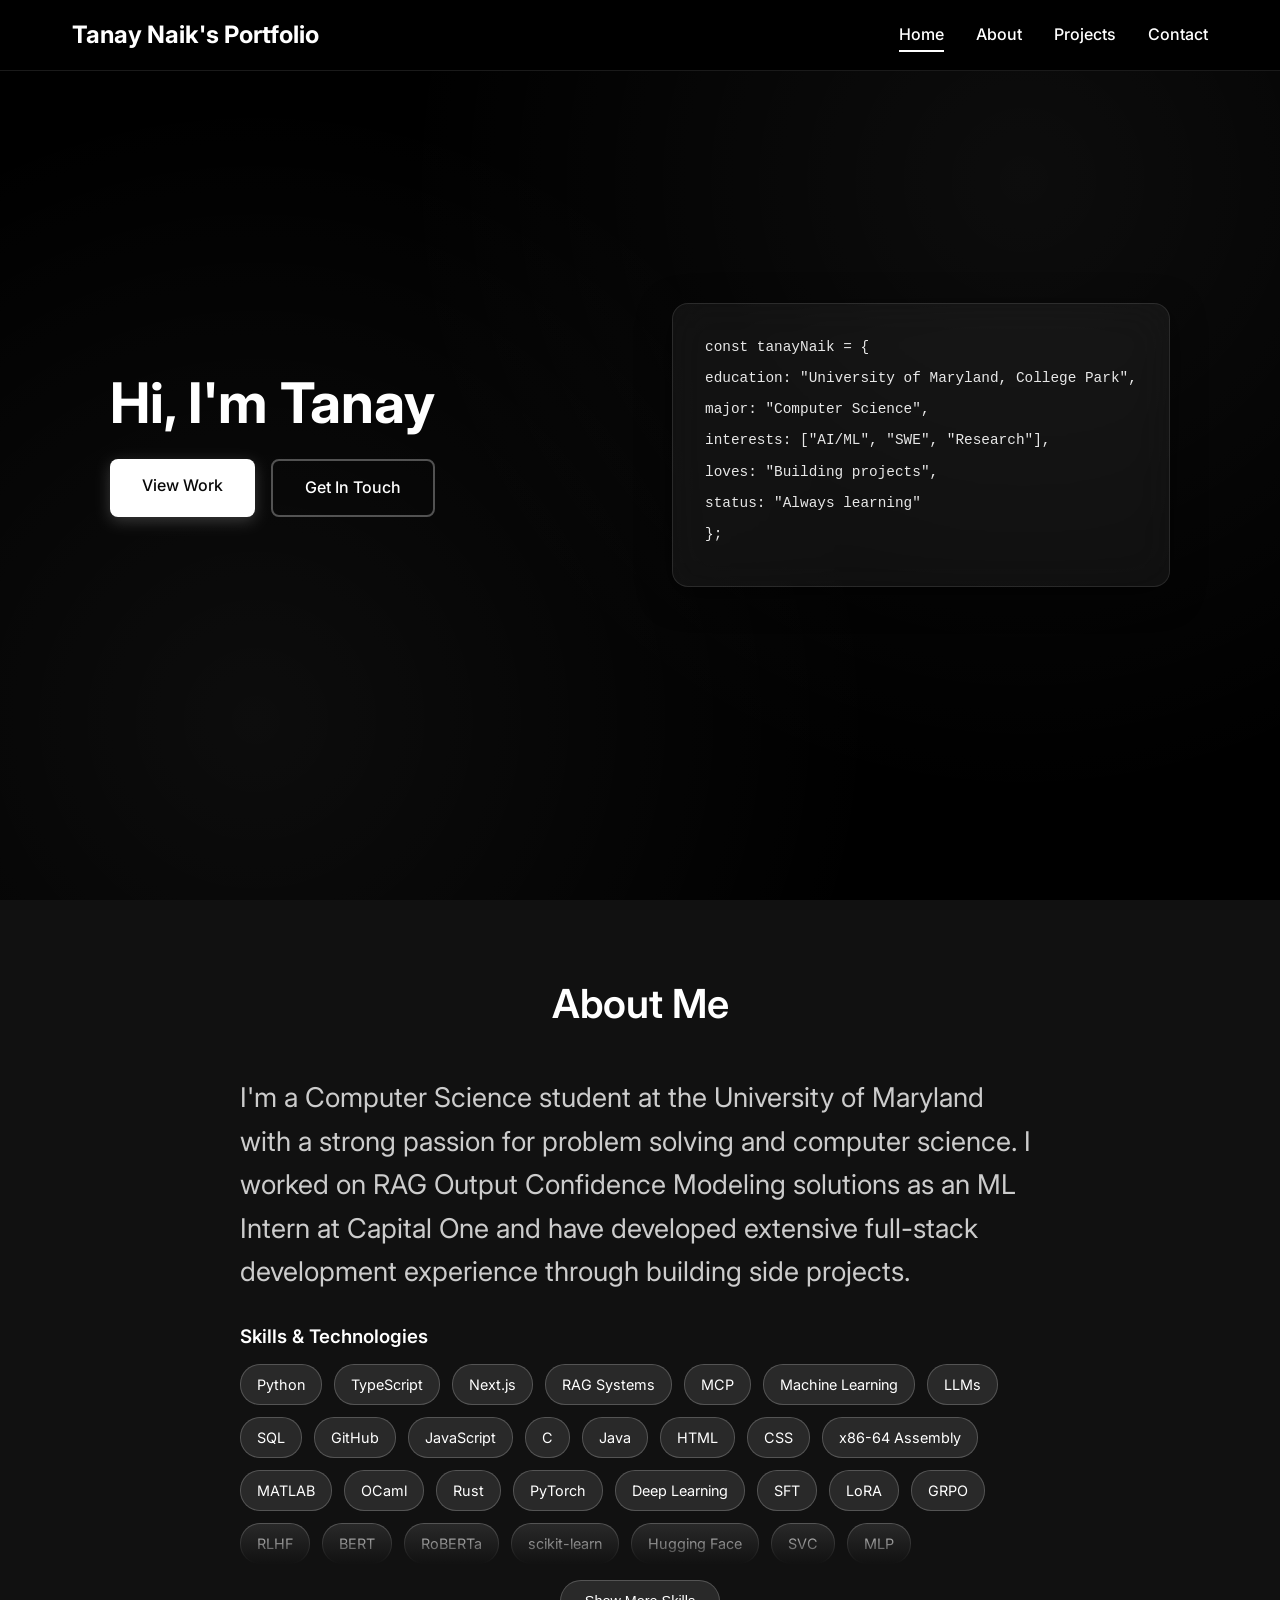
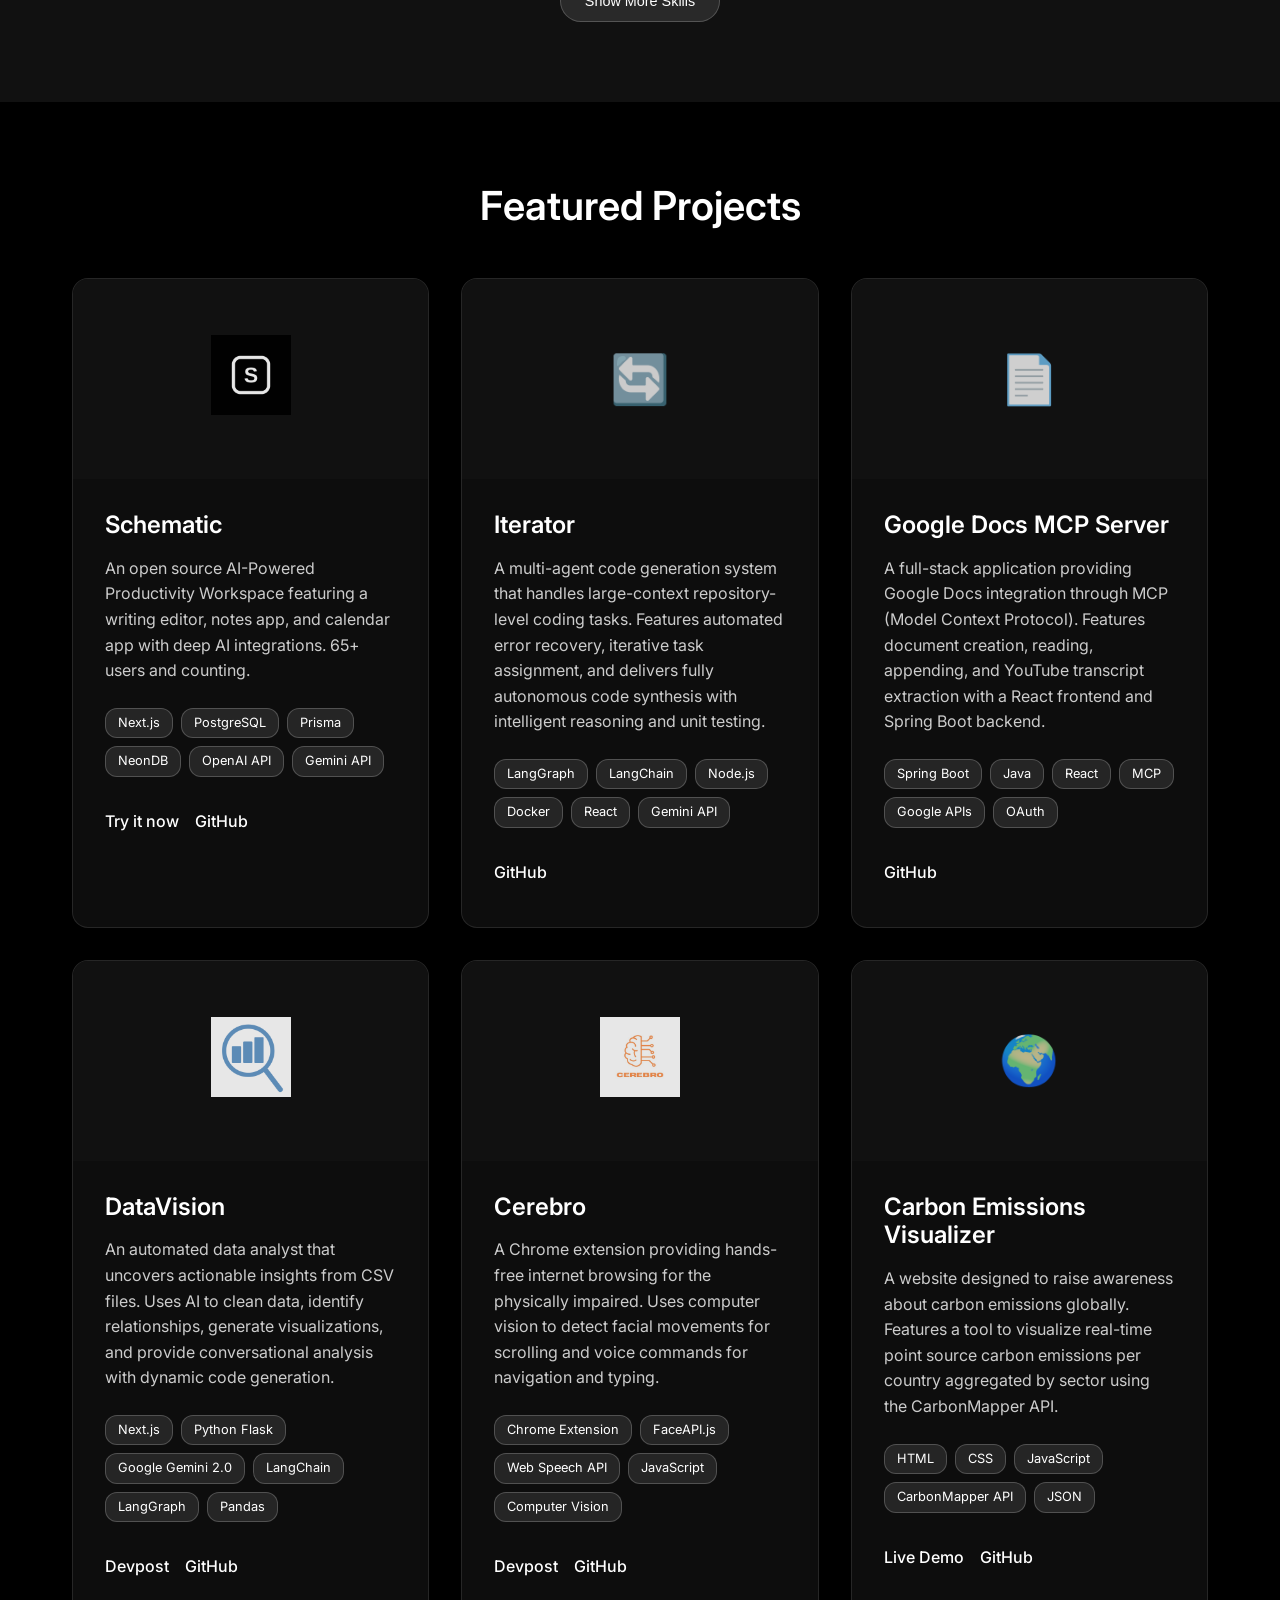
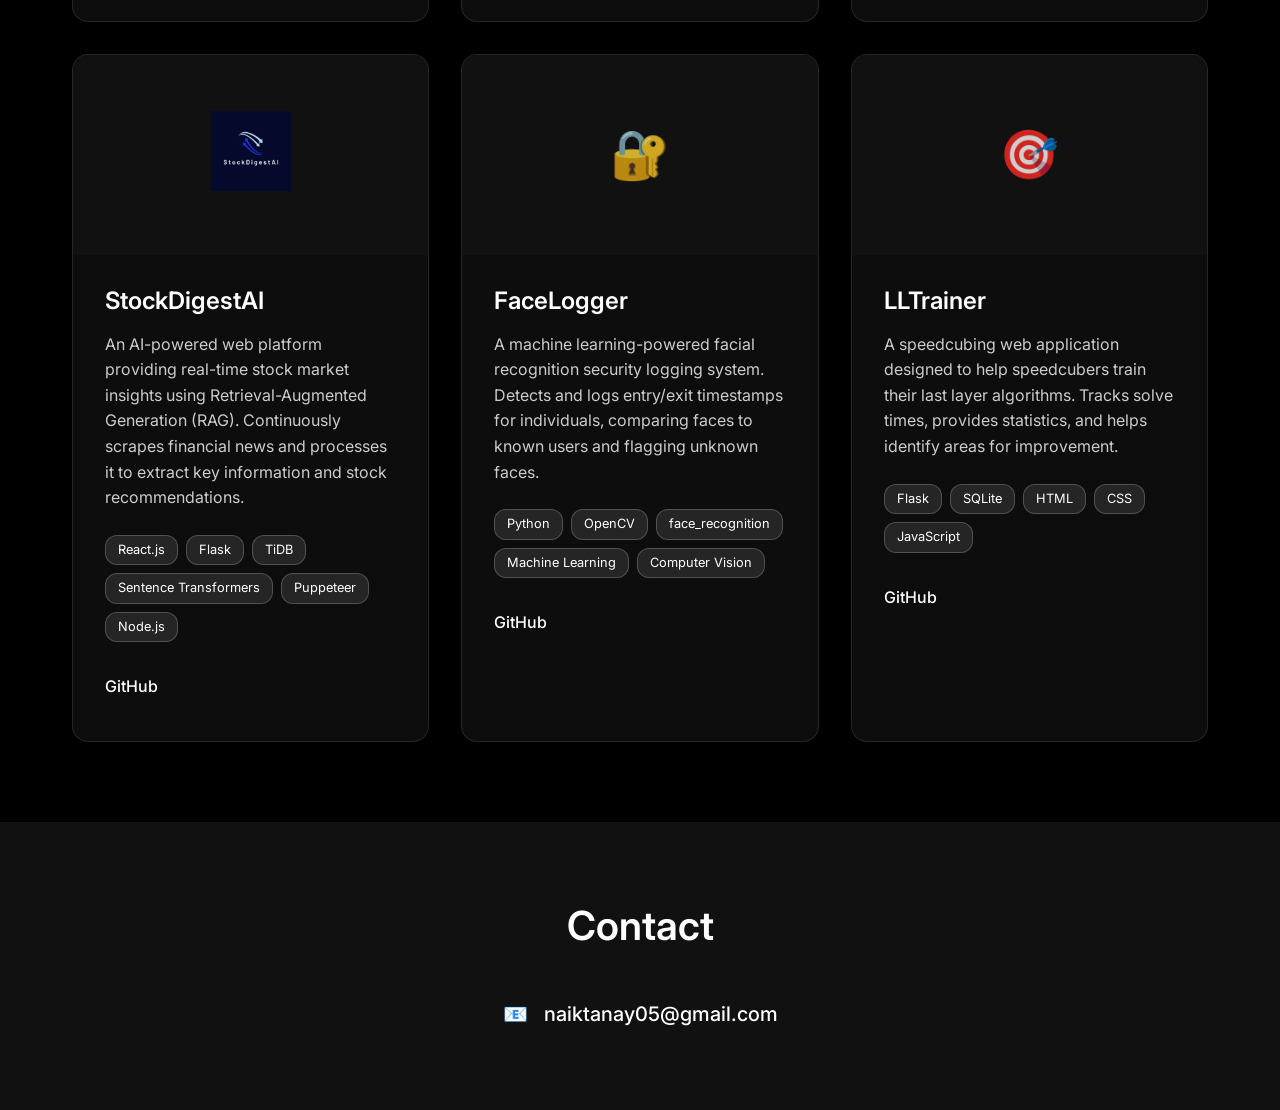
==== commit a10a5eed: "users update" ====
--- a/index.html
+++ b/index.html
@@ -190,7 +190,7 @@
                     <div class="project-content">
                         <h3 class="project-title">Schematic</h3>
                         <p class="project-description">
-                            An open source AI-Powered Productivity Workspace featuring a writing editor, notes app, and calendar app with deep AI integrations. 60+ users and counting.
+                            An open source AI-Powered Productivity Workspace featuring a writing editor, notes app, and calendar app with deep AI integrations. 65+ users and counting.
                         </p>
                         <div class="project-tech">
                             <span class="tech-tag">Next.js</span>
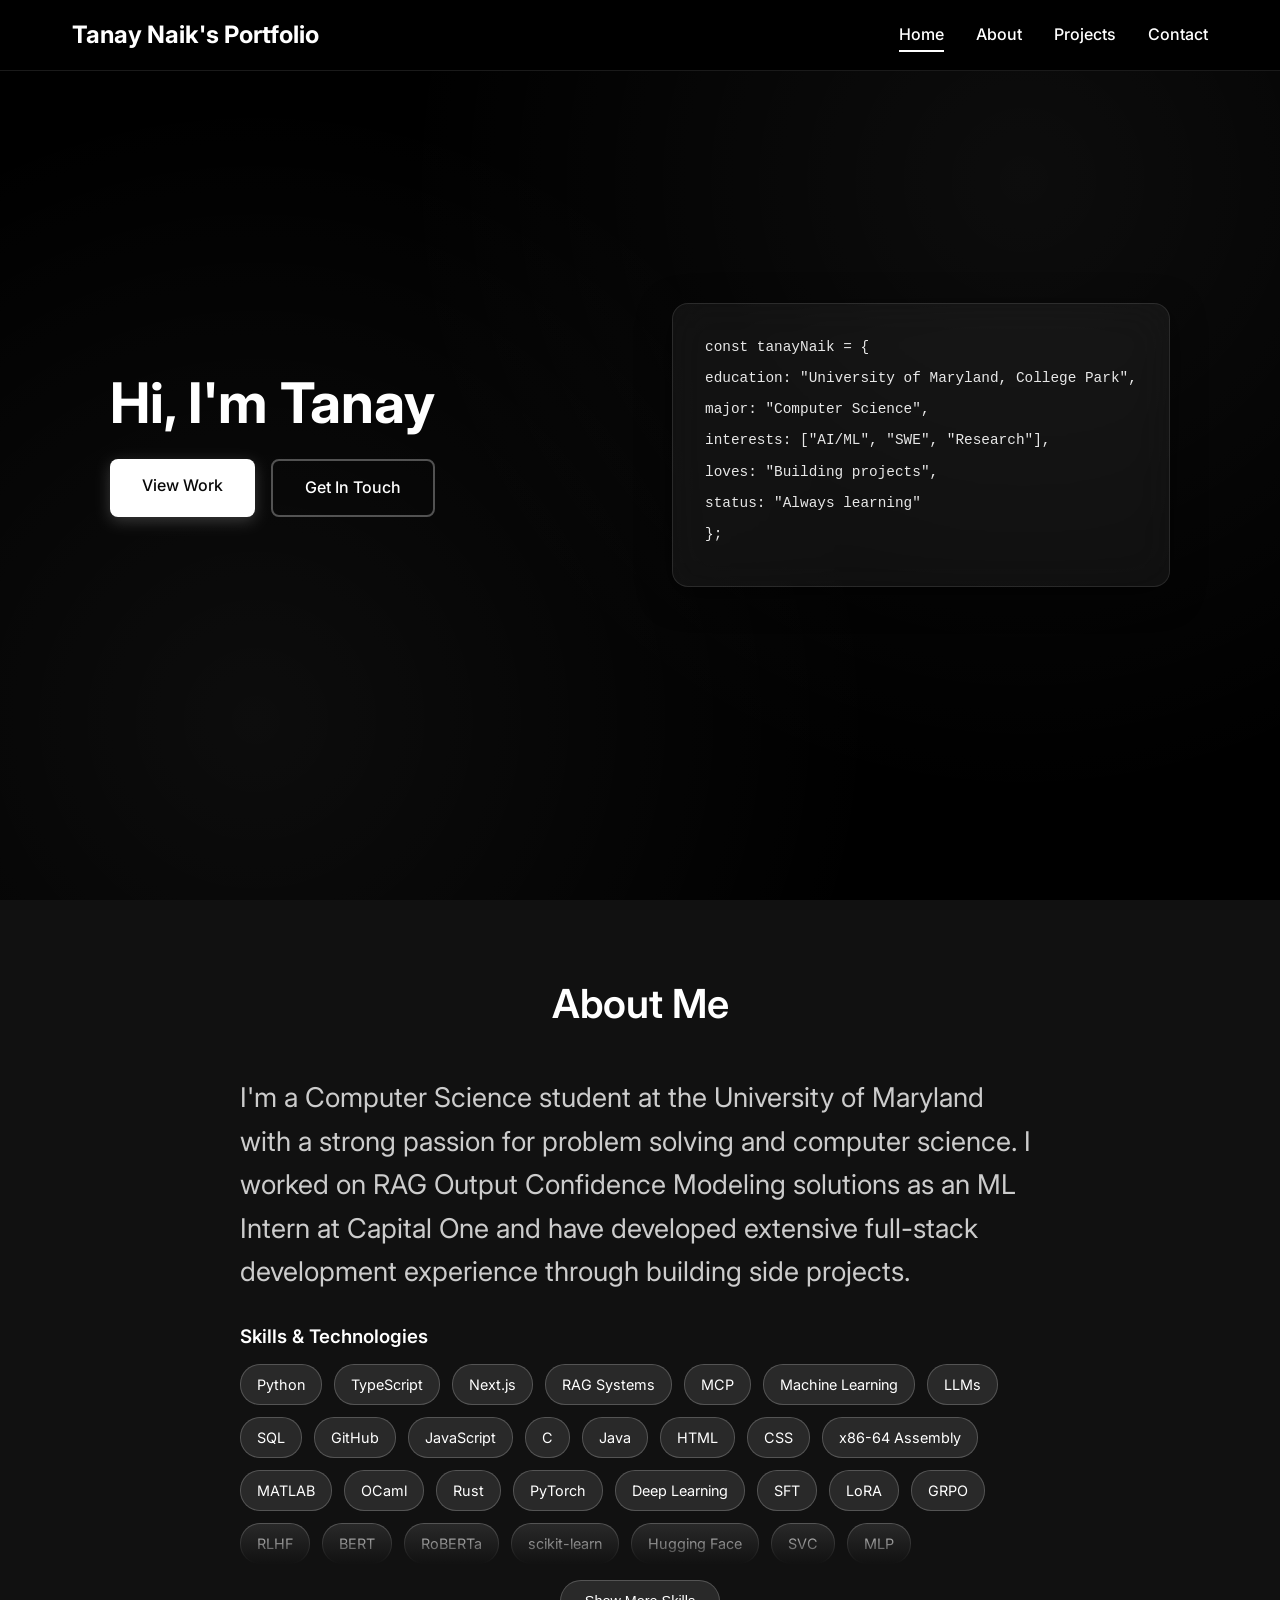
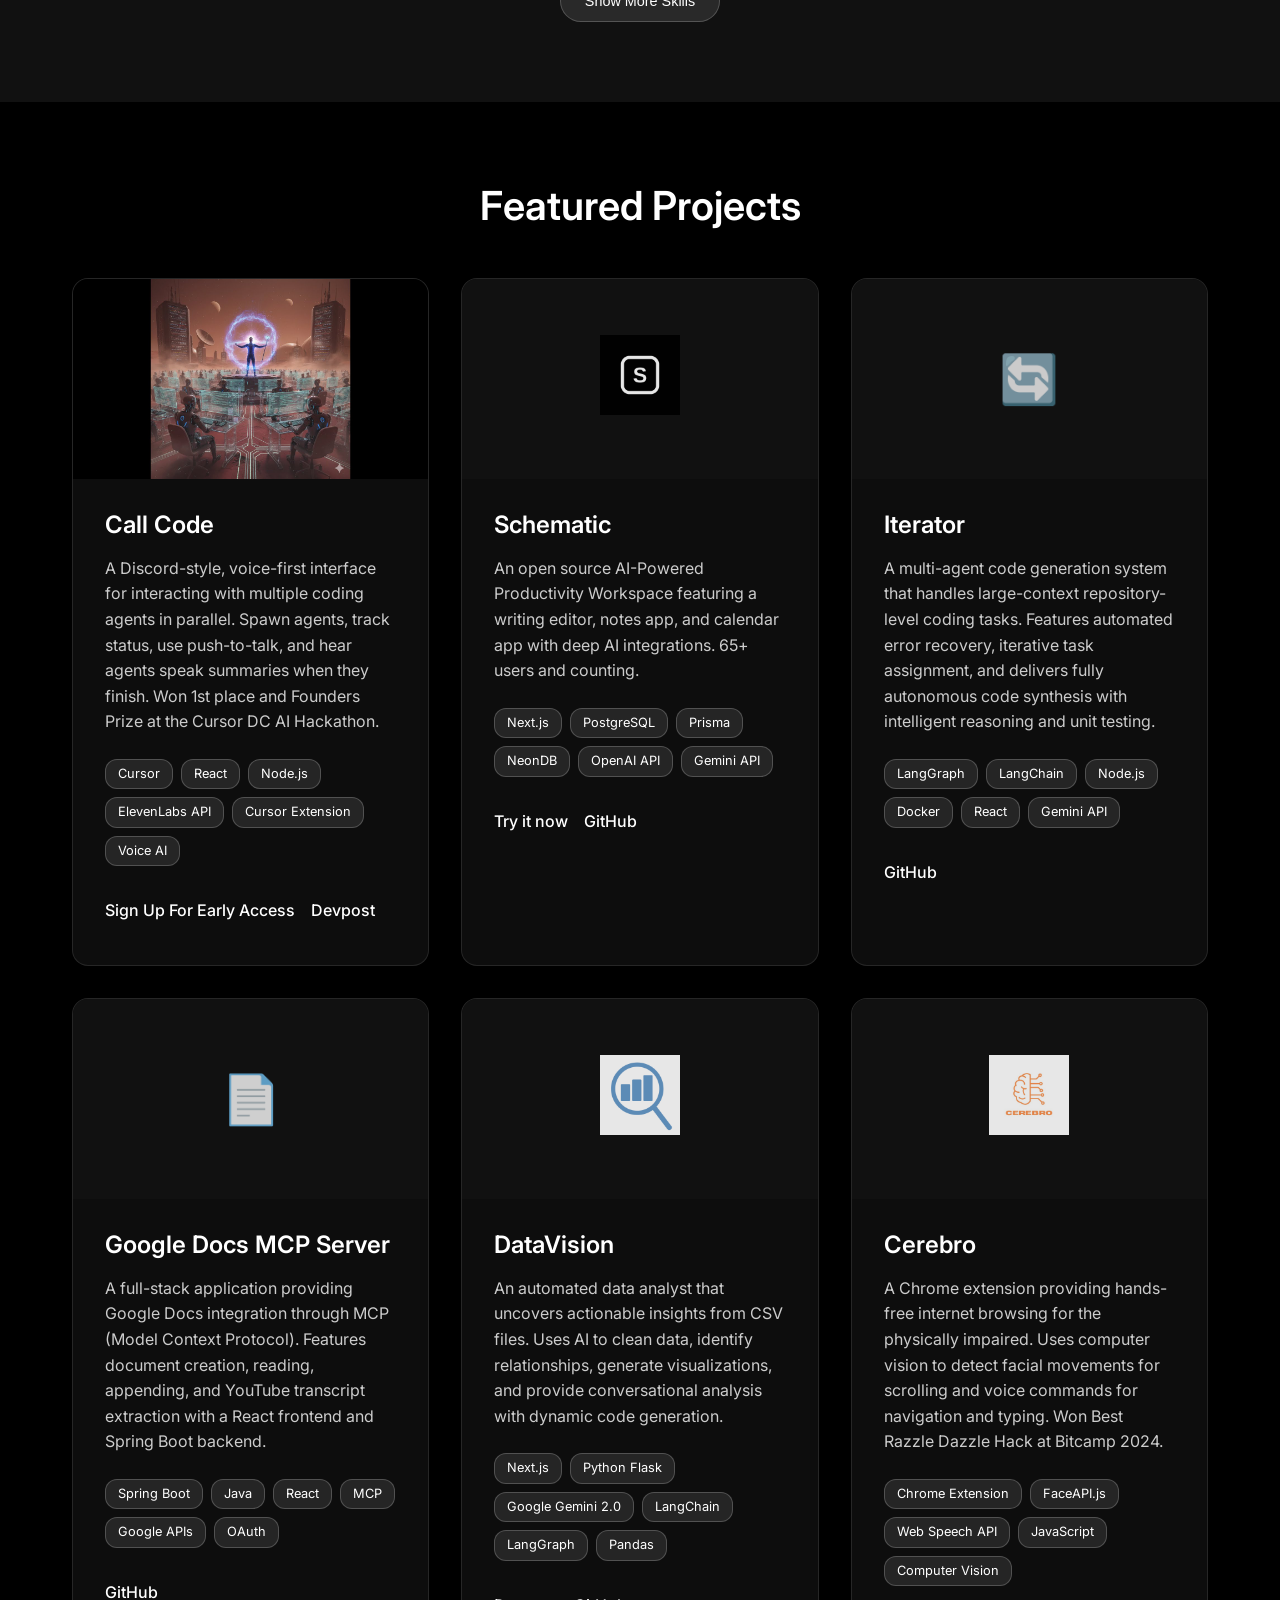
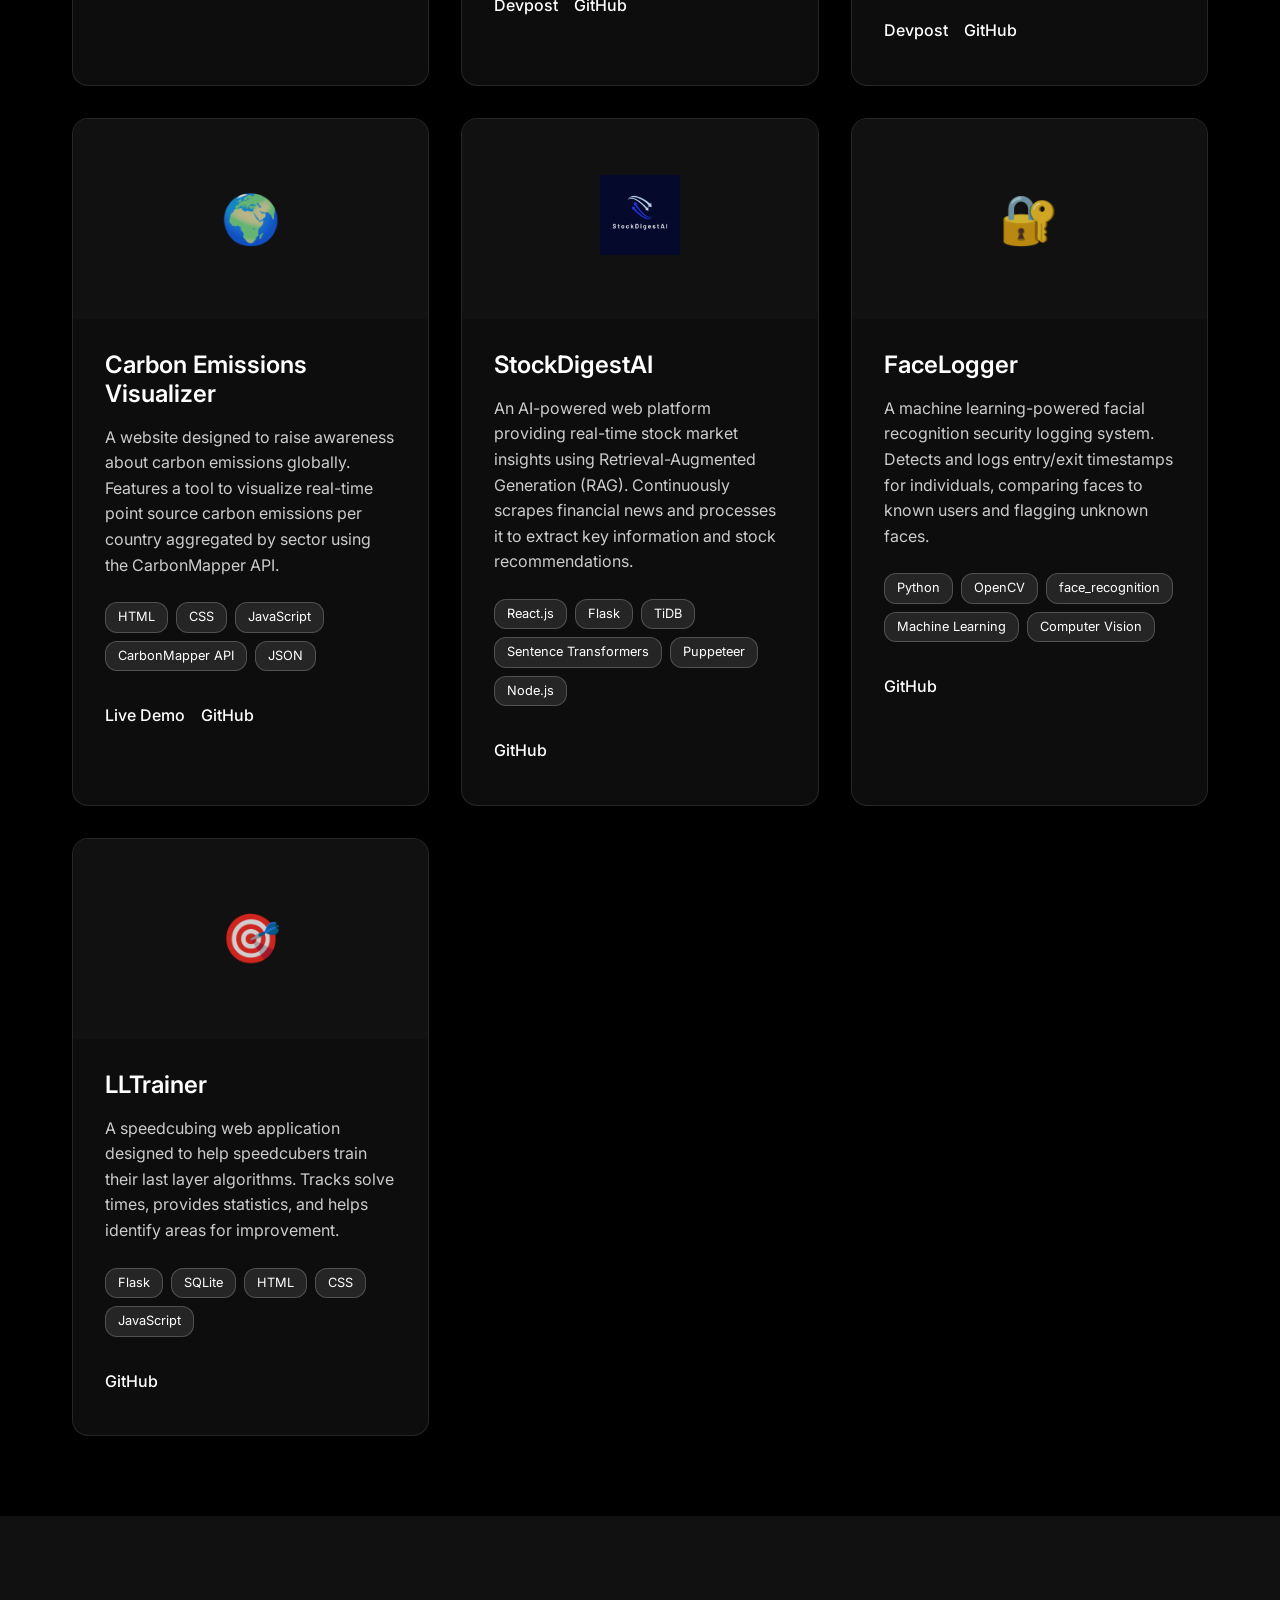
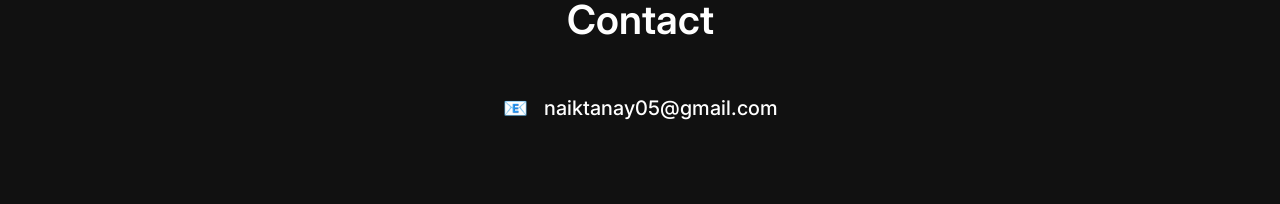
==== commit d9598d7d: "callcode" ====
--- a/index.html
+++ b/index.html
@@ -147,6 +147,10 @@
                             <span class="skill-tag">OpenAI API</span>
                             <span class="skill-tag">CarbonMapper API</span>
                             <span class="skill-tag">Chrome Web Speech API</span>
+                            <span class="skill-tag">ElevenLabs API</span>
+                            <span class="skill-tag">Voice AI</span>
+                            <span class="skill-tag">Speech-to-Text</span>
+                            <span class="skill-tag">VS Code Extension</span>
                             
                             <!-- Cloud & Infrastructure -->
                             <span class="skill-tag">CUDA</span>
@@ -183,6 +187,30 @@
             <div class="projects-grid">
                 <div class="project-card">
                     <div class="project-image">
+                        <img src="callcode.jpg" alt="Call Code" class="project-img-cover">
+                    </div>
+                    <div class="project-content">
+                        <h3 class="project-title">Call Code</h3>
+                        <p class="project-description">
+                            A Discord-style, voice-first interface for interacting with multiple coding agents in parallel. Spawn agents, track status, use push-to-talk, and hear agents speak summaries when they finish. Won 1st place and Founders Prize at the Cursor DC AI Hackathon.
+                        </p>
+                        <div class="project-tech">
+                            <span class="tech-tag">Cursor</span>
+                            <span class="tech-tag">React</span>
+                            <span class="tech-tag">Node.js</span>
+                            <span class="tech-tag">ElevenLabs API</span>
+                            <span class="tech-tag">Cursor Extension</span>
+                            <span class="tech-tag">Voice AI</span>
+                        </div>
+                        <div class="project-links">
+                            <a href="https://www.callcode.dev/" class="project-link" target="_blank">Sign Up For Early Access</a>
+                            <a href="https://devpost.com/software/code-coder-codes" class="project-link" target="_blank">Devpost</a>
+                        </div>
+                    </div>
+                </div>
+
+                <div class="project-card">
+                    <div class="project-image">
                         <div class="project-placeholder">
                             <img src="schematic_logo.png" alt="Schematic Logo" class="project-logo">
                         </div>
@@ -292,7 +320,7 @@
                     <div class="project-content">
                         <h3 class="project-title">Cerebro</h3>
                         <p class="project-description">
-                            A Chrome extension providing hands-free internet browsing for the physically impaired. Uses computer vision to detect facial movements for scrolling and voice commands for navigation and typing.
+                            A Chrome extension providing hands-free internet browsing for the physically impaired. Uses computer vision to detect facial movements for scrolling and voice commands for navigation and typing. Won Best Razzle Dazzle Hack at Bitcamp 2024.
                         </p>
                         <div class="project-tech">
                             <span class="tech-tag">Chrome Extension</span>
--- a/styles.css
+++ b/styles.css
@@ -388,6 +388,13 @@
     opacity: 0.8;
 }
 
+.project-img-cover {
+    width: 100%;
+    height: 100%;
+    object-fit: cover;
+    display: block;
+}
+
 .project-logo {
     width: 80px;
     height: 80px;
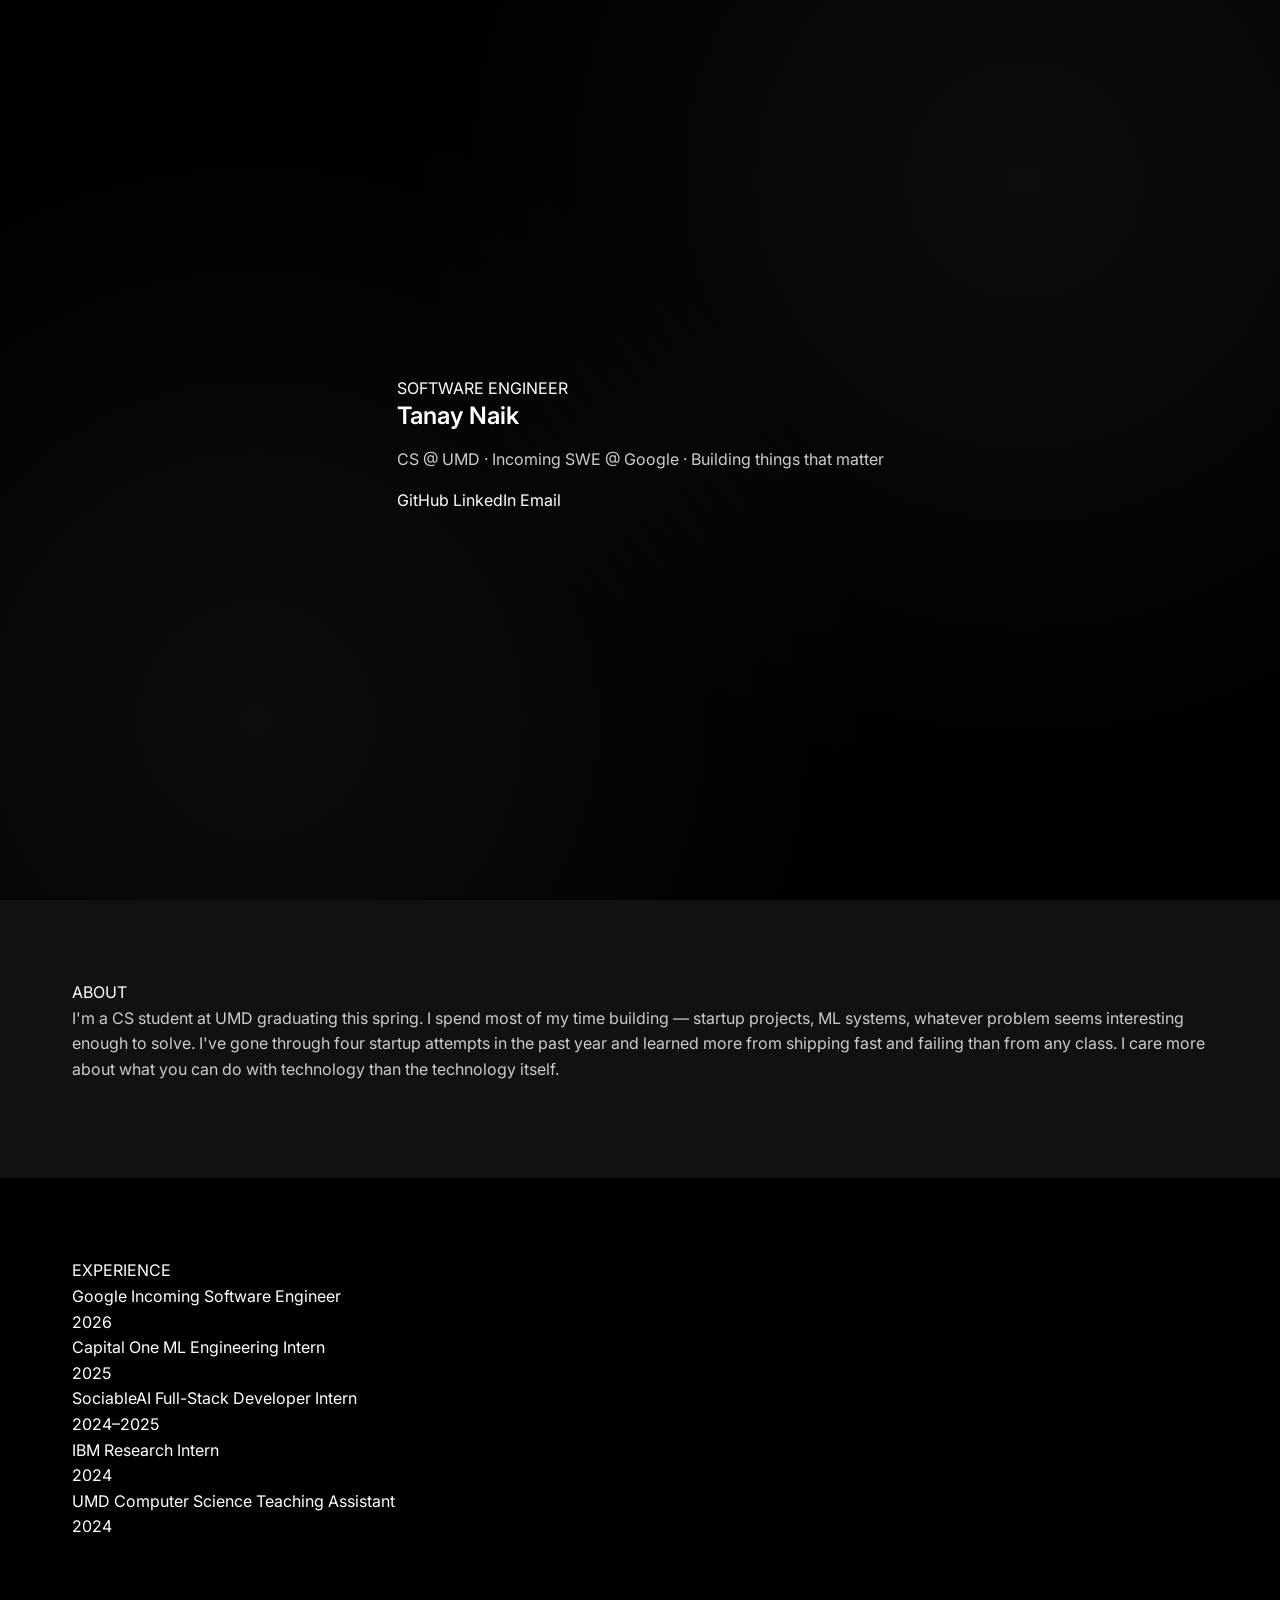
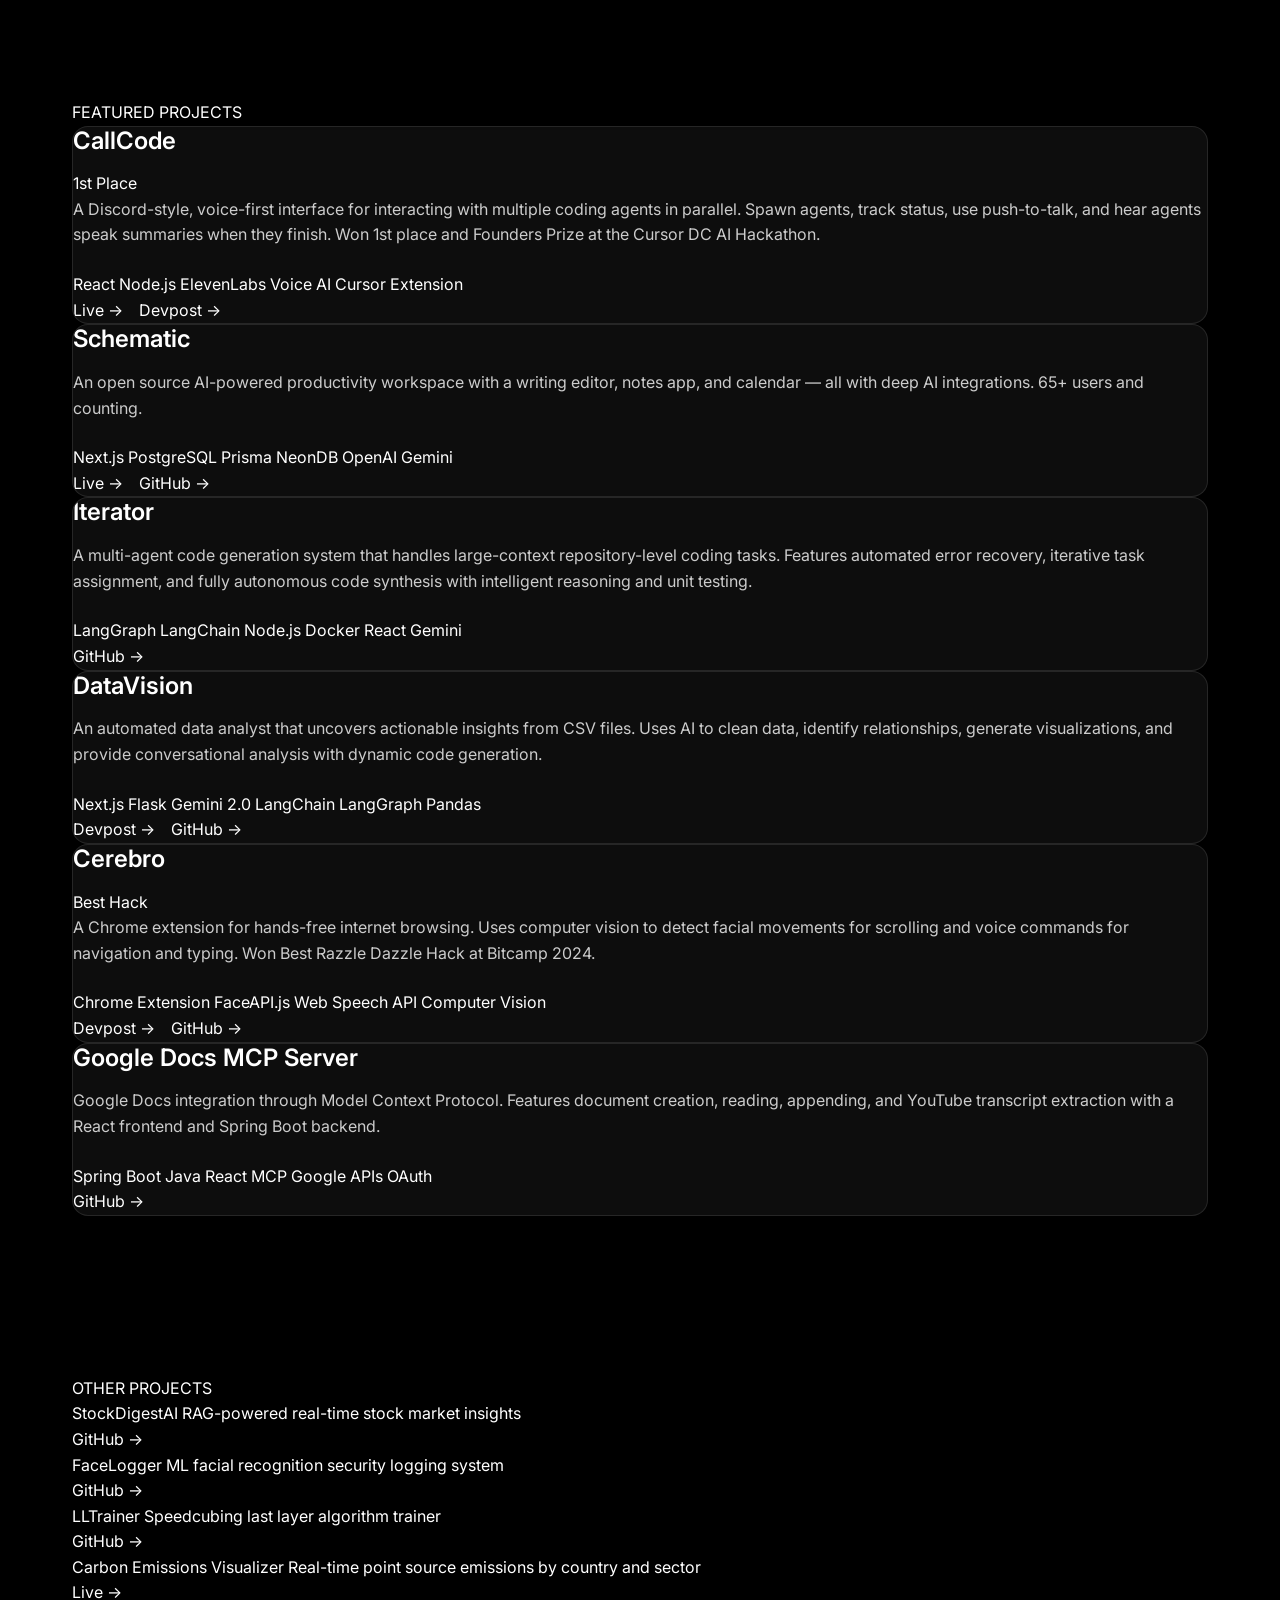
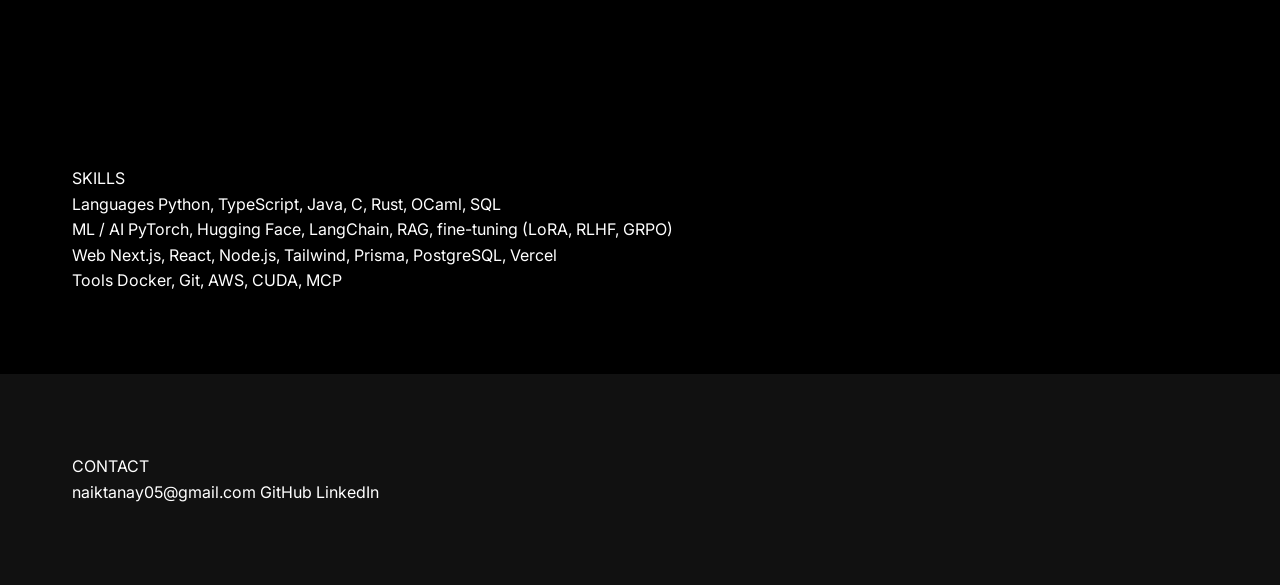
==== commit 5c6c6b86: "feat: scaffold complete HTML structure for redesign Co-Authored-By: Claude Opus 4.6 <noreply@anthrop" ====
--- a/index.html
+++ b/index.html
@@ -3,455 +3,277 @@
 <head>
     <meta charset="UTF-8">
     <meta name="viewport" content="width=device-width, initial-scale=1.0">
-    <title>Project Portfolio</title>
-    <meta name="description" content="Professional portfolio showcasing development and design projects">
-    <link rel="icon" href="data:image/svg+xml,<svg xmlns=%22http://www.w3.org/2000/svg%22 viewBox=%220 0 100 100%22><text y=%22.9em%22 font-size=%2290%22>🚀</text></svg>">
+    <title>Tanay Naik</title>
+    <meta name="description" content="Tanay Naik — Software Engineer. CS @ UMD, Incoming SWE @ Google.">
+    <link rel="icon" href="data:image/svg+xml,<svg xmlns=%22http://www.w3.org/2000/svg%22 viewBox=%220 0 100 100%22><text y=%22.9em%22 font-size=%2290%22>T</text></svg>">
     <link rel="stylesheet" href="styles.css">
     <link rel="preconnect" href="https://fonts.googleapis.com">
     <link rel="preconnect" href="https://fonts.gstatic.com" crossorigin>
     <link href="https://fonts.googleapis.com/css2?family=Inter:wght@300;400;500;600;700&display=swap" rel="stylesheet">
 </head>
 <body>
-    <!-- Navigation -->
-    <nav class="navbar">
-        <div class="nav-container">
-            <div class="nav-logo">
-                <span class="logo-text">Tanay Naik's Portfolio</span>
-            </div>
-            <ul class="nav-menu">
-                <li class="nav-item">
-                    <a href="#home" class="nav-link">Home</a>
-                </li>
-                <li class="nav-item">
-                    <a href="#about" class="nav-link">About</a>
-                </li>
-                <li class="nav-item">
-                    <a href="#projects" class="nav-link">Projects</a>
-                </li>
-                <li class="nav-item">
-                    <a href="#contact" class="nav-link">Contact</a>
-                </li>
-            </ul>
-            <div class="hamburger">
-                <span class="bar"></span>
-                <span class="bar"></span>
-                <span class="bar"></span>
-            </div>
-        </div>
-    </nav>
-
-    <!-- Hero Section -->
-    <section id="home" class="hero">
-        <div class="hero-container">
-            <div class="hero-content">
-                <h1 class="hero-title">
-                    Hi, I'm Tanay
-                </h1>
-                <div class="hero-buttons">
-                    <a href="#projects" class="btn btn-primary">View Work</a>
-                    <a href="#contact" class="btn btn-secondary">Get In Touch</a>
-                </div>
-            </div>
-            <div class="hero-visual">
-                <div class="floating-card">
-                    <div class="card-content">
-                        <div class="code-line">const tanayNaik = {</div>
-                        <div class="code-line">  education: "University of Maryland, College Park",</div>
-                        <div class="code-line">  major: "Computer Science",</div>
-                        <div class="code-line">  interests: ["AI/ML", "SWE", "Research"],</div>
-                        <div class="code-line">  loves: "Building projects",</div>
-                        <div class="code-line">  status: "Always learning"</div>
-                        <div class="code-line">};</div>
-                    </div>
-                </div>
-            </div>
-        </div>
-    </section>
-
-    <!-- About Section -->
-    <section id="about" class="about">
-        <div class="container">
-            <h2 class="section-title">About Me</h2>
-            <div class="about-content">
-                <div class="about-text">
-                    <p>
-                        I'm a Computer Science student at the University of Maryland with a strong passion for problem solving and computer science. I worked on RAG Output Confidence Modeling solutions as an ML Intern at Capital One and have developed extensive full-stack development experience through building side projects.
-                    </p>
-                    <div class="skills">
-                        <h3>Skills & Technologies</h3>
-                        <div class="skill-tags" id="skill-tags">
-                            <!-- Key Skills (Visible by default) -->
-                            <span class="skill-tag">Python</span>
-                            <span class="skill-tag">TypeScript</span>
-                            <span class="skill-tag">Next.js</span>
-                            <span class="skill-tag">RAG Systems</span>
-                            <span class="skill-tag">MCP</span>
-                            <span class="skill-tag">Machine Learning</span>
-                            <span class="skill-tag">LLMs</span>
-                            <span class="skill-tag">SQL</span>
-                            <span class="skill-tag">GitHub</span>
-                            
-                            <!-- Additional Programming Languages -->
-                            <span class="skill-tag">JavaScript</span>
-                            <span class="skill-tag">C</span>
-                            <span class="skill-tag">Java</span>
-                            <span class="skill-tag">HTML</span>
-                            <span class="skill-tag">CSS</span>
-                            <span class="skill-tag">x86-64 Assembly</span>
-                            <span class="skill-tag">MATLAB</span>
-                            <span class="skill-tag">OCaml</span>
-                            <span class="skill-tag">Rust</span>
-                            
-                            <!-- Machine Learning & AI -->
-                            <span class="skill-tag">PyTorch</span>
-                            <span class="skill-tag">Deep Learning</span>
-                            <span class="skill-tag">SFT</span>
-                            <span class="skill-tag">LoRA</span>
-                            <span class="skill-tag">GRPO</span>
-                            <span class="skill-tag">RLHF</span>
-                            <span class="skill-tag">BERT</span>
-                            <span class="skill-tag">RoBERTa</span>
-                            <span class="skill-tag">scikit-learn</span>
-                            <span class="skill-tag">Hugging Face</span>
-                            <span class="skill-tag">SVC</span>
-                            <span class="skill-tag">MLP</span>
-                            <span class="skill-tag">Random Forest</span>
-                            <span class="skill-tag">XGBoost</span>
-                            <span class="skill-tag">Computer Vision</span>
-                            <span class="skill-tag">OpenCV</span>
-                            <span class="skill-tag">Dlib</span>
-                            <span class="skill-tag">face_recognition</span>
-                            <span class="skill-tag">Sentence Transformers</span>
-                            
-                            <!-- Frameworks & Libraries -->
-                            <span class="skill-tag">React Native</span>
-                            <span class="skill-tag">Flask</span>
-                            <span class="skill-tag">Node.js</span>
-                            <span class="skill-tag">LangChain</span>
-                            <span class="skill-tag">LangGraph</span>
-                            <span class="skill-tag">Tailwind CSS</span>
-                            <span class="skill-tag">Prisma</span>
-                            <span class="skill-tag">SQLAlchemy</span>
-                            <span class="skill-tag">Puppeteer</span>
-                            <span class="skill-tag">face-api.js</span>
-                            
-                            <!-- Databases -->
-                            <span class="skill-tag">PostgreSQL</span>
-                            <span class="skill-tag">NeonDB</span>
-                            <span class="skill-tag">TiDB</span>
-                            <span class="skill-tag">Supabase</span>
-                            <span class="skill-tag">SQLite</span>
-                            
-                            <!-- APIs & Services -->
-                            <span class="skill-tag">Gemini API</span>
-                            <span class="skill-tag">OpenAI API</span>
-                            <span class="skill-tag">CarbonMapper API</span>
-                            <span class="skill-tag">Chrome Web Speech API</span>
-                            <span class="skill-tag">ElevenLabs API</span>
-                            <span class="skill-tag">Voice AI</span>
-                            <span class="skill-tag">Speech-to-Text</span>
-                            <span class="skill-tag">VS Code Extension</span>
-                            
-                            <!-- Cloud & Infrastructure -->
-                            <span class="skill-tag">CUDA</span>
-                            <span class="skill-tag">Docker</span>
-                            <span class="skill-tag">Vercel</span>
-                            <span class="skill-tag">AWS</span>
-                            <span class="skill-tag">Multi-GPU Infrastructure</span>
-                            
-                            <!-- Developer Tools -->
-                            <span class="skill-tag">Git</span>
-                            <span class="skill-tag">VSCode</span>
-                            <span class="skill-tag">Cursor</span>
-                            <span class="skill-tag">V0.dev</span>
-                            <span class="skill-tag">Eclipse</span>
-                            <span class="skill-tag">Linux</span>
-                            <span class="skill-tag">Wireshark</span>
-                            
-                            <!-- Specialized Tools -->
-                            <span class="skill-tag">Chrome Extension</span>
-                            <span class="skill-tag">Synthetic Data Generation</span>
-                            <span class="skill-tag">Red Team Operations</span>
-                        </div>
-                        <button class="show-more-btn" id="show-more-btn">Show More Skills</button>
-                    </div>
-                </div>
-            </div>
-        </div>
-    </section>
-
-    <!-- Projects Section -->
-    <section id="projects" class="projects">
-        <div class="container">
-            <h2 class="section-title">Featured Projects</h2>
-            <div class="projects-grid">
-                <div class="project-card">
-                    <div class="project-image">
-                        <img src="callcode.jpg" alt="Call Code" class="project-img-cover">
-                    </div>
-                    <div class="project-content">
-                        <h3 class="project-title">Call Code</h3>
-                        <p class="project-description">
-                            A Discord-style, voice-first interface for interacting with multiple coding agents in parallel. Spawn agents, track status, use push-to-talk, and hear agents speak summaries when they finish. Won 1st place and Founders Prize at the Cursor DC AI Hackathon.
-                        </p>
-                        <div class="project-tech">
-                            <span class="tech-tag">Cursor</span>
-                            <span class="tech-tag">React</span>
-                            <span class="tech-tag">Node.js</span>
-                            <span class="tech-tag">ElevenLabs API</span>
-                            <span class="tech-tag">Cursor Extension</span>
-                            <span class="tech-tag">Voice AI</span>
-                        </div>
-                        <div class="project-links">
-                            <a href="https://www.callcode.dev/" class="project-link" target="_blank">Sign Up For Early Access</a>
-                            <a href="https://devpost.com/software/code-coder-codes" class="project-link" target="_blank">Devpost</a>
-                        </div>
-                    </div>
-                </div>
-
-                <div class="project-card">
-                    <div class="project-image">
-                        <div class="project-placeholder">
-                            <img src="schematic_logo.png" alt="Schematic Logo" class="project-logo">
-                        </div>
-                    </div>
-                    <div class="project-content">
+    <!-- Hero -->
+    <section class="hero">
+        <div class="container">
+            <span class="section-label">SOFTWARE ENGINEER</span>
+            <h1 class="hero-name">Tanay Naik</h1>
+            <p class="hero-tagline">CS @ UMD &middot; Incoming SWE @ Google &middot; Building things that matter</p>
+            <div class="hero-links">
+                <a href="https://github.com/TN0123" target="_blank">GitHub</a>
+                <a href="https://linkedin.com/in/tanaynaik05" target="_blank">LinkedIn</a>
+                <a href="mailto:naiktanay05@gmail.com">Email</a>
+            </div>
+        </div>
+    </section>
+
+    <!-- About -->
+    <section class="about">
+        <div class="container">
+            <span class="section-label">ABOUT</span>
+            <p class="about-text">
+                I'm a CS student at UMD graduating this spring. I spend most of my time building — startup projects, ML systems, whatever problem seems interesting enough to solve. I've gone through four startup attempts in the past year and learned more from shipping fast and failing than from any class. I care more about what you can do with technology than the technology itself.
+            </p>
+        </div>
+    </section>
+
+    <!-- Experience -->
+    <section class="experience">
+        <div class="container">
+            <span class="section-label">EXPERIENCE</span>
+            <div class="experience-list">
+                <div class="experience-row">
+                    <div class="experience-info">
+                        <span class="experience-company">Google</span>
+                        <span class="experience-role">Incoming Software Engineer</span>
+                    </div>
+                    <span class="experience-year">2026</span>
+                </div>
+                <div class="experience-row">
+                    <div class="experience-info">
+                        <span class="experience-company">Capital One</span>
+                        <span class="experience-role">ML Engineering Intern</span>
+                    </div>
+                    <span class="experience-year">2025</span>
+                </div>
+                <div class="experience-row">
+                    <div class="experience-info">
+                        <span class="experience-company">SociableAI</span>
+                        <span class="experience-role">Full-Stack Developer Intern</span>
+                    </div>
+                    <span class="experience-year">2024–2025</span>
+                </div>
+                <div class="experience-row">
+                    <div class="experience-info">
+                        <span class="experience-company">IBM</span>
+                        <span class="experience-role">Research Intern</span>
+                    </div>
+                    <span class="experience-year">2024</span>
+                </div>
+                <div class="experience-row">
+                    <div class="experience-info">
+                        <span class="experience-company">UMD Computer Science</span>
+                        <span class="experience-role">Teaching Assistant</span>
+                    </div>
+                    <span class="experience-year">2024</span>
+                </div>
+            </div>
+        </div>
+    </section>
+
+    <!-- Featured Projects -->
+    <section class="featured-projects">
+        <div class="container">
+            <span class="section-label">FEATURED PROJECTS</span>
+            <div class="projects-list">
+
+                <div class="project-card">
+                    <div class="project-header">
+                        <h3 class="project-title">CallCode</h3>
+                        <span class="project-badge">1st Place</span>
+                    </div>
+                    <p class="project-description">A Discord-style, voice-first interface for interacting with multiple coding agents in parallel. Spawn agents, track status, use push-to-talk, and hear agents speak summaries when they finish. Won 1st place and Founders Prize at the Cursor DC AI Hackathon.</p>
+                    <div class="project-tags">
+                        <span class="tag">React</span>
+                        <span class="tag">Node.js</span>
+                        <span class="tag">ElevenLabs</span>
+                        <span class="tag">Voice AI</span>
+                        <span class="tag">Cursor Extension</span>
+                    </div>
+                    <div class="project-links">
+                        <a href="https://www.callcode.dev/" target="_blank">Live &rarr;</a>
+                        <a href="https://devpost.com/software/code-coder-codes" target="_blank">Devpost &rarr;</a>
+                    </div>
+                </div>
+
+                <div class="project-card">
+                    <div class="project-header">
                         <h3 class="project-title">Schematic</h3>
-                        <p class="project-description">
-                            An open source AI-Powered Productivity Workspace featuring a writing editor, notes app, and calendar app with deep AI integrations. 65+ users and counting.
-                        </p>
-                        <div class="project-tech">
-                            <span class="tech-tag">Next.js</span>
-                            <span class="tech-tag">PostgreSQL</span>
-                            <span class="tech-tag">Prisma</span>
-                            <span class="tech-tag">NeonDB</span>
-                            <span class="tech-tag">OpenAI API</span>
-                            <span class="tech-tag">Gemini API</span>
-                        </div>
-                        <div class="project-links">
-                            <a href="https://www.schematic.now/" class="project-link" target="_blank">Try it now</a>
-                            <a href="#" class="project-link">GitHub</a>
-                        </div>
-                    </div>
-                </div>
-
-                <div class="project-card">
-                    <div class="project-image">
-                        <div class="project-placeholder">
-                            <span class="project-icon">🔄</span>
-                        </div>
-                    </div>
-                    <div class="project-content">
+                    </div>
+                    <p class="project-description">An open source AI-powered productivity workspace with a writing editor, notes app, and calendar — all with deep AI integrations. 65+ users and counting.</p>
+                    <div class="project-tags">
+                        <span class="tag">Next.js</span>
+                        <span class="tag">PostgreSQL</span>
+                        <span class="tag">Prisma</span>
+                        <span class="tag">NeonDB</span>
+                        <span class="tag">OpenAI</span>
+                        <span class="tag">Gemini</span>
+                    </div>
+                    <div class="project-links">
+                        <a href="https://www.schematic.now/" target="_blank">Live &rarr;</a>
+                        <a href="#" target="_blank">GitHub &rarr;</a>
+                    </div>
+                </div>
+
+                <div class="project-card">
+                    <div class="project-header">
                         <h3 class="project-title">Iterator</h3>
-                        <p class="project-description">
-                            A multi-agent code generation system that handles large-context repository-level coding tasks. Features automated error recovery, iterative task assignment, and delivers fully autonomous code synthesis with intelligent reasoning and unit testing.
-                        </p>
-                        <div class="project-tech">
-                            <span class="tech-tag">LangGraph</span>
-                            <span class="tech-tag">LangChain</span>
-                            <span class="tech-tag">Node.js</span>
-                            <span class="tech-tag">Docker</span>
-                            <span class="tech-tag">React</span>
-                            <span class="tech-tag">Gemini API</span>
-                        </div>
-                        <div class="project-links">
-                            <a href="https://github.com/TN0123/Iterator" class="project-link" target="_blank">GitHub</a>
-                        </div>
-                    </div>
-                </div>
-
-                <div class="project-card">
-                    <div class="project-image">
-                        <div class="project-placeholder">
-                            <span class="project-icon">📄</span>
-                        </div>
-                    </div>
-                    <div class="project-content">
+                    </div>
+                    <p class="project-description">A multi-agent code generation system that handles large-context repository-level coding tasks. Features automated error recovery, iterative task assignment, and fully autonomous code synthesis with intelligent reasoning and unit testing.</p>
+                    <div class="project-tags">
+                        <span class="tag">LangGraph</span>
+                        <span class="tag">LangChain</span>
+                        <span class="tag">Node.js</span>
+                        <span class="tag">Docker</span>
+                        <span class="tag">React</span>
+                        <span class="tag">Gemini</span>
+                    </div>
+                    <div class="project-links">
+                        <a href="https://github.com/TN0123/Iterator" target="_blank">GitHub &rarr;</a>
+                    </div>
+                </div>
+
+                <div class="project-card">
+                    <div class="project-header">
+                        <h3 class="project-title">DataVision</h3>
+                    </div>
+                    <p class="project-description">An automated data analyst that uncovers actionable insights from CSV files. Uses AI to clean data, identify relationships, generate visualizations, and provide conversational analysis with dynamic code generation.</p>
+                    <div class="project-tags">
+                        <span class="tag">Next.js</span>
+                        <span class="tag">Flask</span>
+                        <span class="tag">Gemini 2.0</span>
+                        <span class="tag">LangChain</span>
+                        <span class="tag">LangGraph</span>
+                        <span class="tag">Pandas</span>
+                    </div>
+                    <div class="project-links">
+                        <a href="https://devpost.com/software/datavision-hrm5jv" target="_blank">Devpost &rarr;</a>
+                        <a href="https://github.com/aadia1234/DataVision" target="_blank">GitHub &rarr;</a>
+                    </div>
+                </div>
+
+                <div class="project-card">
+                    <div class="project-header">
+                        <h3 class="project-title">Cerebro</h3>
+                        <span class="project-badge">Best Hack</span>
+                    </div>
+                    <p class="project-description">A Chrome extension for hands-free internet browsing. Uses computer vision to detect facial movements for scrolling and voice commands for navigation and typing. Won Best Razzle Dazzle Hack at Bitcamp 2024.</p>
+                    <div class="project-tags">
+                        <span class="tag">Chrome Extension</span>
+                        <span class="tag">FaceAPI.js</span>
+                        <span class="tag">Web Speech API</span>
+                        <span class="tag">Computer Vision</span>
+                    </div>
+                    <div class="project-links">
+                        <a href="https://devpost.com/software/cerebro-efj0la" target="_blank">Devpost &rarr;</a>
+                        <a href="https://github.com/Datoneguy246/Cerebro" target="_blank">GitHub &rarr;</a>
+                    </div>
+                </div>
+
+                <div class="project-card">
+                    <div class="project-header">
                         <h3 class="project-title">Google Docs MCP Server</h3>
-                        <p class="project-description">
-                            A full-stack application providing Google Docs integration through MCP (Model Context Protocol). Features document creation, reading, appending, and YouTube transcript extraction with a React frontend and Spring Boot backend.
-                        </p>
-                        <div class="project-tech">
-                            <span class="tech-tag">Spring Boot</span>
-                            <span class="tech-tag">Java</span>
-                            <span class="tech-tag">React</span>
-                            <span class="tech-tag">MCP</span>
-                            <span class="tech-tag">Google APIs</span>
-                            <span class="tech-tag">OAuth</span>
-                        </div>
-                        <div class="project-links">
-                            <a href="https://github.com/arnavaggarwal75/google-docs-mcp" class="project-link" target="_blank">GitHub</a>
-                        </div>
-                    </div>
-                </div>
-
-                <div class="project-card">
-                    <div class="project-image">
-                        <div class="project-placeholder">
-                            <img src="datavision_logo.png" alt="DataVision Logo" class="project-logo">
-                        </div>
-                    </div>
-                    <div class="project-content">
-                        <h3 class="project-title">DataVision</h3>
-                        <p class="project-description">
-                            An automated data analyst that uncovers actionable insights from CSV files. Uses AI to clean data, identify relationships, generate visualizations, and provide conversational analysis with dynamic code generation.
-                        </p>
-                        <div class="project-tech">
-                            <span class="tech-tag">Next.js</span>
-                            <span class="tech-tag">Python Flask</span>
-                            <span class="tech-tag">Google Gemini 2.0</span>
-                            <span class="tech-tag">LangChain</span>
-                            <span class="tech-tag">LangGraph</span>
-                            <span class="tech-tag">Pandas</span>
-                        </div>
-                        <div class="project-links">
-                            <a href="https://devpost.com/software/datavision-hrm5jv" class="project-link" target="_blank">Devpost</a>
-                            <a href="https://github.com/aadia1234/DataVision" class="project-link" target="_blank">GitHub</a>
-                        </div>
-                    </div>
-                </div>
-
-                <div class="project-card">
-                    <div class="project-image">
-                        <div class="project-placeholder">
-                            <img src="cerebro_logo.jpg" alt="Cerebro Logo" class="project-logo">
-                        </div>
-                    </div>
-                    <div class="project-content">
-                        <h3 class="project-title">Cerebro</h3>
-                        <p class="project-description">
-                            A Chrome extension providing hands-free internet browsing for the physically impaired. Uses computer vision to detect facial movements for scrolling and voice commands for navigation and typing. Won Best Razzle Dazzle Hack at Bitcamp 2024.
-                        </p>
-                        <div class="project-tech">
-                            <span class="tech-tag">Chrome Extension</span>
-                            <span class="tech-tag">FaceAPI.js</span>
-                            <span class="tech-tag">Web Speech API</span>
-                            <span class="tech-tag">JavaScript</span>
-                            <span class="tech-tag">Computer Vision</span>
-                        </div>
-                        <div class="project-links">
-                            <a href="https://devpost.com/software/cerebro-efj0la" class="project-link" target="_blank">Devpost</a>
-                            <a href="https://github.com/Datoneguy246/Cerebro" class="project-link" target="_blank">GitHub</a>
-                        </div>
-                    </div>
-                </div>
-
-                <div class="project-card">
-                    <div class="project-image">
-                        <div class="project-placeholder">
-                            <span class="project-icon">🌍</span>
-                        </div>
-                    </div>
-                    <div class="project-content">
-                        <h3 class="project-title">Carbon Emissions Visualizer</h3>
-                        <p class="project-description">
-                            A website designed to raise awareness about carbon emissions globally. Features a tool to visualize real-time point source carbon emissions per country aggregated by sector using the CarbonMapper API.
-                        </p>
-                        <div class="project-tech">
-                            <span class="tech-tag">HTML</span>
-                            <span class="tech-tag">CSS</span>
-                            <span class="tech-tag">JavaScript</span>
-                            <span class="tech-tag">CarbonMapper API</span>
-                            <span class="tech-tag">JSON</span>
-                        </div>
-                        <div class="project-links">
-                            <a href="https://tn0123.github.io/ANTH481-Final-Project/" class="project-link" target="_blank">Live Demo</a>
-                            <a href="https://github.com/TN0123/ANTH481-Final-Project" class="project-link" target="_blank">GitHub</a>
-                        </div>
-                    </div>
-                </div>
-
-                <div class="project-card">
-                    <div class="project-image">
-                        <div class="project-placeholder">
-                            <img src="stockdigest_logo.png" alt="StockDigest Logo" class="project-logo">
-                        </div>
-                    </div>
-                    <div class="project-content">
-                        <h3 class="project-title">StockDigestAI</h3>
-                        <p class="project-description">
-                            An AI-powered web platform providing real-time stock market insights using Retrieval-Augmented Generation (RAG). Continuously scrapes financial news and processes it to extract key information and stock recommendations.
-                        </p>
-                        <div class="project-tech">
-                            <span class="tech-tag">React.js</span>
-                            <span class="tech-tag">Flask</span>
-                            <span class="tech-tag">TiDB</span>
-                            <span class="tech-tag">Sentence Transformers</span>
-                            <span class="tech-tag">Puppeteer</span>
-                            <span class="tech-tag">Node.js</span>
-                        </div>
-                        <div class="project-links">
-                            <a href="https://github.com/TN0123/TiDB-Stock-Analyst" class="project-link" target="_blank">GitHub</a>
-                        </div>
-                    </div>
-                </div>
-
-                <div class="project-card">
-                    <div class="project-image">
-                        <div class="project-placeholder">
-                            <span class="project-icon">🔐</span>
-                        </div>
-                    </div>
-                    <div class="project-content">
-                        <h3 class="project-title">FaceLogger</h3>
-                        <p class="project-description">
-                            A machine learning-powered facial recognition security logging system. Detects and logs entry/exit timestamps for individuals, comparing faces to known users and flagging unknown faces.
-                        </p>
-                        <div class="project-tech">
-                            <span class="tech-tag">Python</span>
-                            <span class="tech-tag">OpenCV</span>
-                            <span class="tech-tag">face_recognition</span>
-                            <span class="tech-tag">Machine Learning</span>
-                            <span class="tech-tag">Computer Vision</span>
-                        </div>
-                        <div class="project-links">
-                            <a href="https://github.com/TN0123/FaceLogger" class="project-link" target="_blank">GitHub</a>
-                        </div>
-                    </div>
-                </div>
-
-                <div class="project-card">
-                    <div class="project-image">
-                        <div class="project-placeholder">
-                            <span class="project-icon">🎯</span>
-                        </div>
-                    </div>
-                    <div class="project-content">
-                        <h3 class="project-title">LLTrainer</h3>
-                        <p class="project-description">
-                            A speedcubing web application designed to help speedcubers train their last layer algorithms. Tracks solve times, provides statistics, and helps identify areas for improvement.
-                        </p>
-                        <div class="project-tech">
-                            <span class="tech-tag">Flask</span>
-                            <span class="tech-tag">SQLite</span>
-                            <span class="tech-tag">HTML</span>
-                            <span class="tech-tag">CSS</span>
-                            <span class="tech-tag">JavaScript</span>
-                        </div>
-                        <div class="project-links">
-                            <a href="https://github.com/TN0123/LLTrainer" class="project-link" target="_blank">GitHub</a>
-                        </div>
-                    </div>
-                </div>
-            </div>
-        </div>
-    </section>
-
-    <!-- Contact Section -->
-    <section id="contact" class="contact">
-        <div class="container">
-            <h2 class="section-title">Contact</h2>
-            <div class="contact-content">
-                <div class="contact-info">
-                    <div class="contact-method">
-                        <span class="contact-icon">📧</span>
-                        <span>naiktanay05@gmail.com</span>
-                    </div>
-                </div>
-            </div>
-        </div>
-    </section>
-
+                    </div>
+                    <p class="project-description">Google Docs integration through Model Context Protocol. Features document creation, reading, appending, and YouTube transcript extraction with a React frontend and Spring Boot backend.</p>
+                    <div class="project-tags">
+                        <span class="tag">Spring Boot</span>
+                        <span class="tag">Java</span>
+                        <span class="tag">React</span>
+                        <span class="tag">MCP</span>
+                        <span class="tag">Google APIs</span>
+                        <span class="tag">OAuth</span>
+                    </div>
+                    <div class="project-links">
+                        <a href="https://github.com/arnavaggarwal75/google-docs-mcp" target="_blank">GitHub &rarr;</a>
+                    </div>
+                </div>
+
+            </div>
+        </div>
+    </section>
+
+    <!-- Other Projects -->
+    <section class="other-projects">
+        <div class="container">
+            <span class="section-label">OTHER PROJECTS</span>
+            <div class="other-projects-list">
+                <div class="other-project-row">
+                    <div class="other-project-info">
+                        <span class="other-project-name">StockDigestAI</span>
+                        <span class="other-project-desc">RAG-powered real-time stock market insights</span>
+                    </div>
+                    <a href="https://github.com/TN0123/TiDB-Stock-Analyst" target="_blank" class="other-project-link">GitHub &rarr;</a>
+                </div>
+                <div class="other-project-row">
+                    <div class="other-project-info">
+                        <span class="other-project-name">FaceLogger</span>
+                        <span class="other-project-desc">ML facial recognition security logging system</span>
+                    </div>
+                    <a href="https://github.com/TN0123/FaceLogger" target="_blank" class="other-project-link">GitHub &rarr;</a>
+                </div>
+                <div class="other-project-row">
+                    <div class="other-project-info">
+                        <span class="other-project-name">LLTrainer</span>
+                        <span class="other-project-desc">Speedcubing last layer algorithm trainer</span>
+                    </div>
+                    <a href="https://github.com/TN0123/LLTrainer" target="_blank" class="other-project-link">GitHub &rarr;</a>
+                </div>
+                <div class="other-project-row">
+                    <div class="other-project-info">
+                        <span class="other-project-name">Carbon Emissions Visualizer</span>
+                        <span class="other-project-desc">Real-time point source emissions by country and sector</span>
+                    </div>
+                    <a href="https://tn0123.github.io/ANTH481-Final-Project/" target="_blank" class="other-project-link">Live &rarr;</a>
+                </div>
+            </div>
+        </div>
+    </section>
+
+    <!-- Skills -->
+    <section class="skills">
+        <div class="container">
+            <span class="section-label">SKILLS</span>
+            <div class="skills-list">
+                <div class="skill-group">
+                    <span class="skill-category">Languages</span>
+                    <span class="skill-items">Python, TypeScript, Java, C, Rust, OCaml, SQL</span>
+                </div>
+                <div class="skill-group">
+                    <span class="skill-category">ML / AI</span>
+                    <span class="skill-items">PyTorch, Hugging Face, LangChain, RAG, fine-tuning (LoRA, RLHF, GRPO)</span>
+                </div>
+                <div class="skill-group">
+                    <span class="skill-category">Web</span>
+                    <span class="skill-items">Next.js, React, Node.js, Tailwind, Prisma, PostgreSQL, Vercel</span>
+                </div>
+                <div class="skill-group">
+                    <span class="skill-category">Tools</span>
+                    <span class="skill-items">Docker, Git, AWS, CUDA, MCP</span>
+                </div>
+            </div>
+        </div>
+    </section>
+
+    <!-- Contact -->
+    <section class="contact">
+        <div class="container">
+            <span class="section-label">CONTACT</span>
+            <div class="contact-links">
+                <a href="mailto:naiktanay05@gmail.com">naiktanay05@gmail.com</a>
+                <a href="https://github.com/TN0123" target="_blank">GitHub</a>
+                <a href="https://linkedin.com/in/tanaynaik05" target="_blank">LinkedIn</a>
+            </div>
+        </div>
+    </section>
 
     <script src="script.js"></script>
 </body>
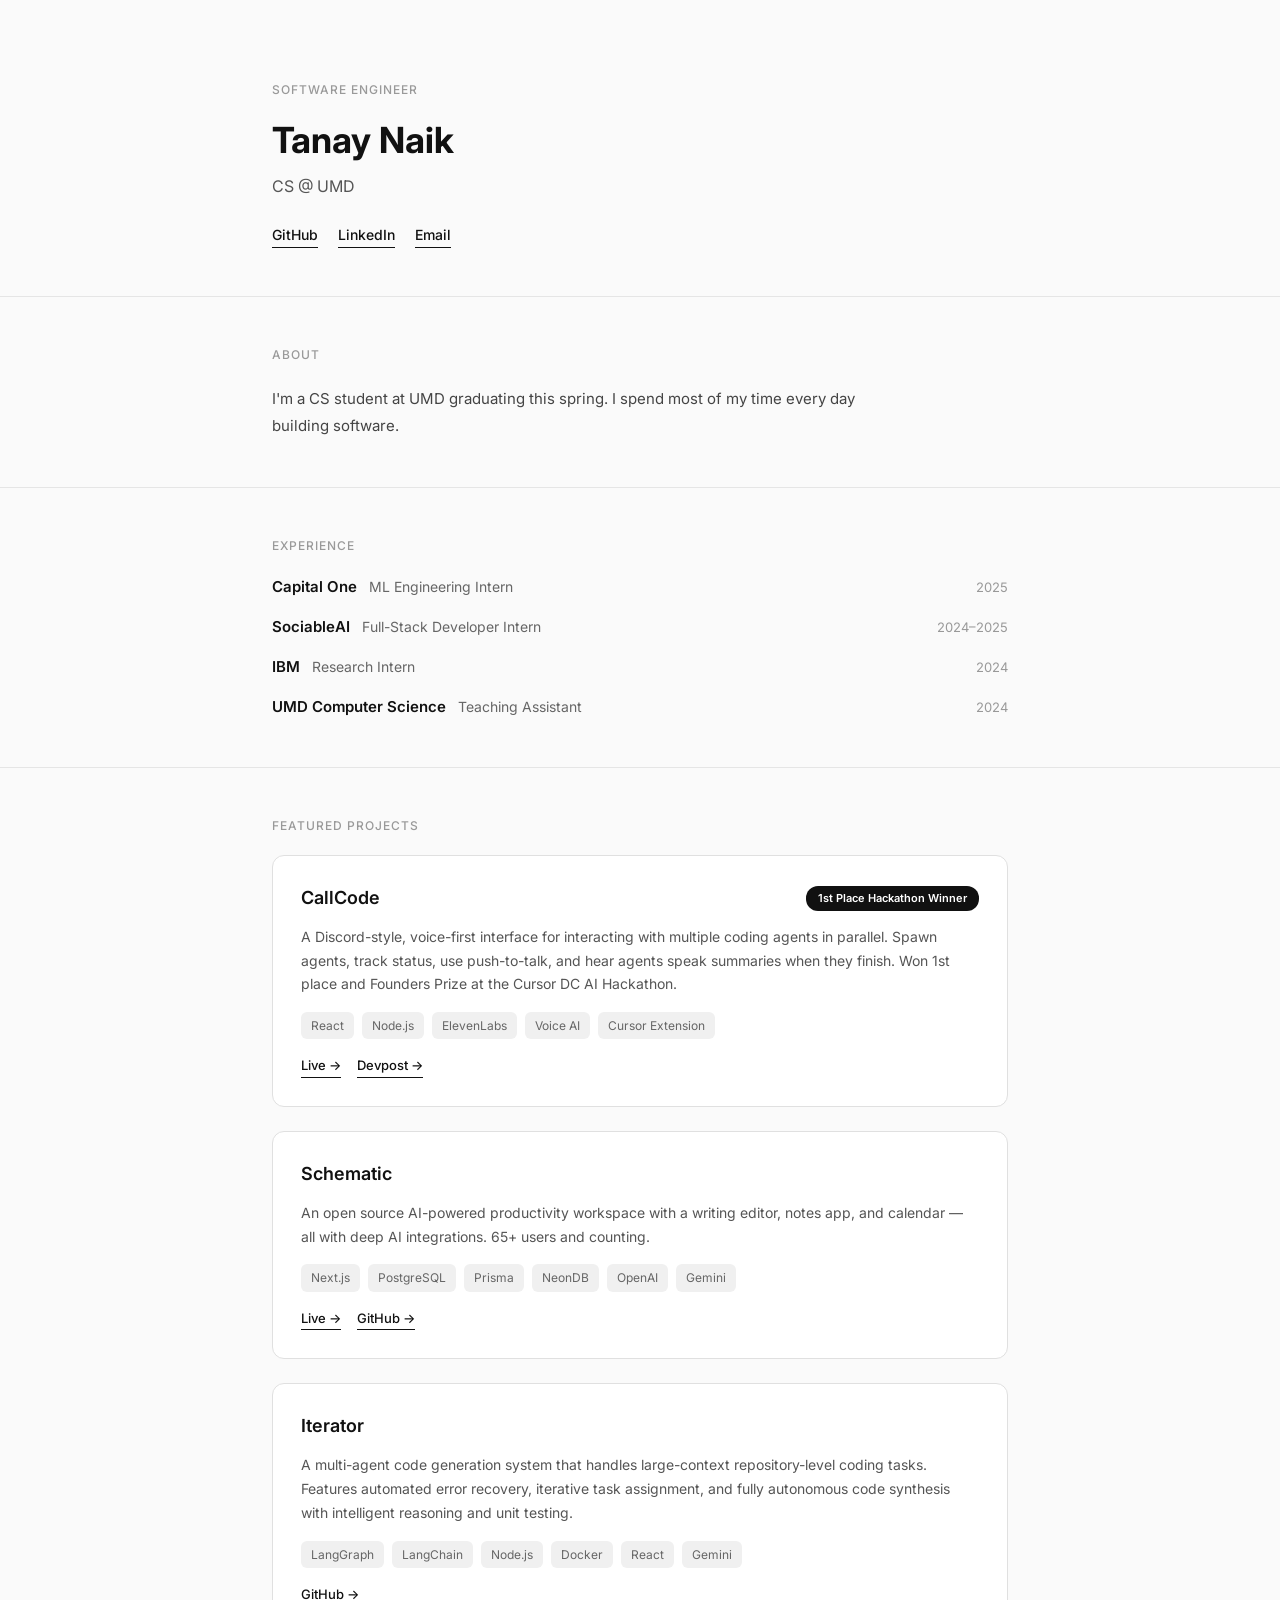
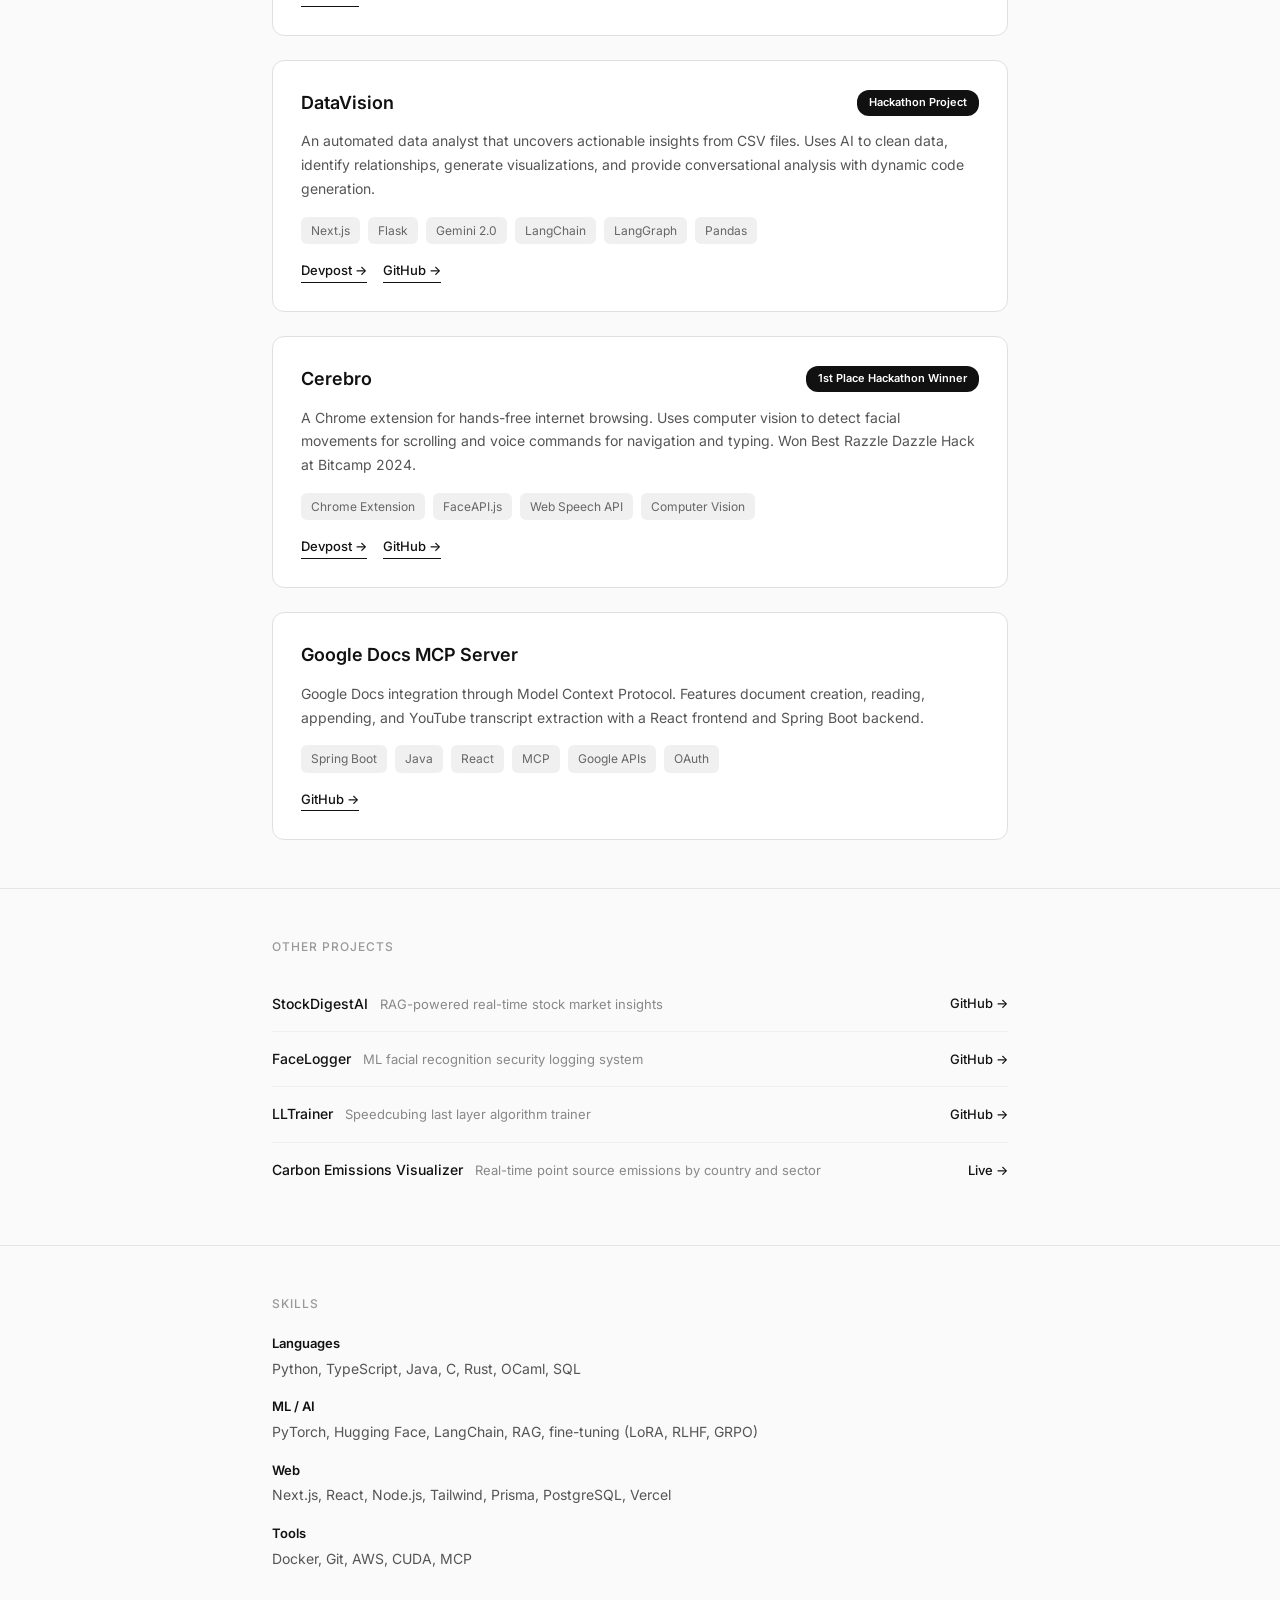
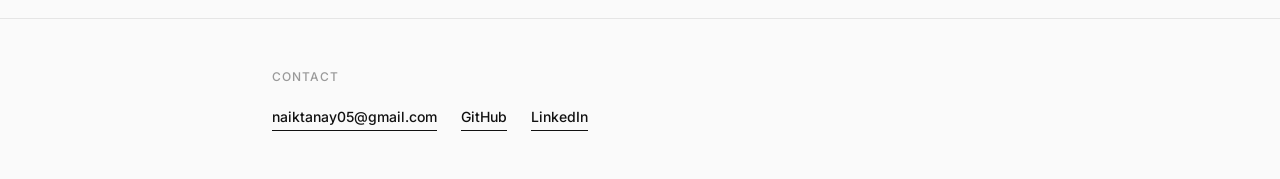
==== commit cac83531: "minor touch ups" ====
--- a/index.html
+++ b/index.html
@@ -4,7 +4,7 @@
     <meta charset="UTF-8">
     <meta name="viewport" content="width=device-width, initial-scale=1.0">
     <title>Tanay Naik</title>
-    <meta name="description" content="Tanay Naik — Software Engineer. CS @ UMD, Incoming SWE @ Google.">
+    <meta name="description" content="Tanay Naik — Software Engineer. CS @ UMD. Projects in AI, ML, and Full-Stack.">
     <link rel="icon" href="data:image/svg+xml,<svg xmlns=%22http://www.w3.org/2000/svg%22 viewBox=%220 0 100 100%22><text y=%22.9em%22 font-size=%2290%22>T</text></svg>">
     <link rel="stylesheet" href="styles.css">
     <link rel="preconnect" href="https://fonts.googleapis.com">
@@ -17,7 +17,7 @@
         <div class="container">
             <span class="section-label">SOFTWARE ENGINEER</span>
             <h1 class="hero-name">Tanay Naik</h1>
-            <p class="hero-tagline">CS @ UMD &middot; Incoming SWE @ Google &middot; Building things that matter</p>
+            <p class="hero-tagline">CS @ UMD</p>
             <div class="hero-links">
                 <a href="https://github.com/TN0123" target="_blank">GitHub</a>
                 <a href="https://linkedin.com/in/tanaynaik05" target="_blank">LinkedIn</a>
@@ -31,7 +31,7 @@
         <div class="container">
             <span class="section-label">ABOUT</span>
             <p class="about-text">
-                I'm a CS student at UMD graduating this spring. I spend most of my time building — startup projects, ML systems, whatever problem seems interesting enough to solve. I've gone through four startup attempts in the past year and learned more from shipping fast and failing than from any class. I care more about what you can do with technology than the technology itself.
+                I'm a CS student at UMD graduating this spring. I spend most of my time every day building software.
             </p>
         </div>
     </section>
@@ -43,13 +43,6 @@
             <div class="experience-list">
                 <div class="experience-row">
                     <div class="experience-info">
-                        <span class="experience-company">Google</span>
-                        <span class="experience-role">Incoming Software Engineer</span>
-                    </div>
-                    <span class="experience-year">2026</span>
-                </div>
-                <div class="experience-row">
-                    <div class="experience-info">
                         <span class="experience-company">Capital One</span>
                         <span class="experience-role">ML Engineering Intern</span>
                     </div>
@@ -89,7 +82,7 @@
                 <div class="project-card">
                     <div class="project-header">
                         <h3 class="project-title">CallCode</h3>
-                        <span class="project-badge">1st Place</span>
+                        <span class="project-badge">1st Place Hackathon Winner</span>
                     </div>
                     <p class="project-description">A Discord-style, voice-first interface for interacting with multiple coding agents in parallel. Spawn agents, track status, use push-to-talk, and hear agents speak summaries when they finish. Won 1st place and Founders Prize at the Cursor DC AI Hackathon.</p>
                     <div class="project-tags">
@@ -120,7 +113,7 @@
                     </div>
                     <div class="project-links">
                         <a href="https://www.schematic.now/" target="_blank">Live &rarr;</a>
-                        <a href="#" target="_blank">GitHub &rarr;</a>
+                        <a href="https://github.com/TN0123/Schematic" target="_blank">GitHub &rarr;</a>
                     </div>
                 </div>
 
@@ -145,6 +138,7 @@
                 <div class="project-card">
                     <div class="project-header">
                         <h3 class="project-title">DataVision</h3>
+                        <span class="project-badge">Hackathon Project</span>
                     </div>
                     <p class="project-description">An automated data analyst that uncovers actionable insights from CSV files. Uses AI to clean data, identify relationships, generate visualizations, and provide conversational analysis with dynamic code generation.</p>
                     <div class="project-tags">
@@ -164,7 +158,7 @@
                 <div class="project-card">
                     <div class="project-header">
                         <h3 class="project-title">Cerebro</h3>
-                        <span class="project-badge">Best Hack</span>
+                        <span class="project-badge">1st Place Hackathon Winner</span>
                     </div>
                     <p class="project-description">A Chrome extension for hands-free internet browsing. Uses computer vision to detect facial movements for scrolling and voice commands for navigation and typing. Won Best Razzle Dazzle Hack at Bitcamp 2024.</p>
                     <div class="project-tags">
--- a/styles.css
+++ b/styles.css
@@ -1,5 +1,5 @@
-/* Reset and Base Styles */
-* {
+/* Reset */
+*, *::before, *::after {
     margin: 0;
     padding: 0;
     box-sizing: border-box;
@@ -12,622 +12,401 @@
 body {
     font-family: 'Inter', -apple-system, BlinkMacSystemFont, 'Segoe UI', Roboto, sans-serif;
     line-height: 1.6;
-    color: #ffffff;
-    background-color: #000000;
-    overflow-x: hidden;
-}
-
-/* Typography */
-h1, h2, h3, h4, h5, h6 {
-    font-weight: 600;
-    line-height: 1.2;
-    margin-bottom: 1rem;
-}
-
-p {
-    margin-bottom: 1rem;
-    color: #cccccc;
-}
-
-a {
-    text-decoration: none;
-    color: inherit;
-    transition: all 0.3s ease;
-}
-
-/* Container */
+    color: #111;
+    background-color: #fafafa;
+    -webkit-font-smoothing: antialiased;
+    -moz-osx-font-smoothing: grayscale;
+}
+
+/* Layout */
 .container {
-    max-width: 1200px;
+    max-width: 800px;
     margin: 0 auto;
     padding: 0 2rem;
 }
 
-/* Navigation */
-.navbar {
-    position: fixed;
-    top: 0;
-    width: 100%;
-    background: rgba(0, 0, 0, 0.95);
-    backdrop-filter: blur(20px);
-    border-bottom: 1px solid rgba(255, 255, 255, 0.1);
-    z-index: 1000;
-    transition: all 0.3s ease;
-}
-
-.nav-container {
-    max-width: 1200px;
-    margin: 0 auto;
-    padding: 0 2rem;
+section {
+    padding: 48px 0;
+    border-bottom: 1px solid #e5e5e5;
+}
+
+section:last-of-type {
+    border-bottom: none;
+}
+
+/* Section Labels */
+.section-label {
+    display: block;
+    font-size: 12px;
+    font-weight: 500;
+    color: #999;
+    letter-spacing: 1px;
+    margin-bottom: 20px;
+}
+
+/* Links */
+a {
+    color: #111;
+    text-decoration: none;
+    transition: opacity 0.2s ease;
+}
+
+a:hover {
+    opacity: 0.6;
+}
+
+/* Hero */
+.hero {
+    padding-top: 80px;
+    padding-bottom: 48px;
+}
+
+.hero-name {
+    font-size: 36px;
+    font-weight: 700;
+    line-height: 1.2;
+    margin-bottom: 12px;
+    color: #111;
+}
+
+.hero-tagline {
+    font-size: 16px;
+    color: #555;
+    line-height: 1.6;
+    margin-bottom: 24px;
+}
+
+.hero-links {
+    display: flex;
+    gap: 20px;
+}
+
+.hero-links a {
+    font-size: 14px;
+    font-weight: 500;
+    color: #111;
+    border-bottom: 1px solid #111;
+    padding-bottom: 1px;
+}
+
+.hero-links a:hover {
+    opacity: 0.6;
+}
+
+/* About */
+.about-text {
+    font-size: 15px;
+    color: #444;
+    line-height: 1.8;
+    max-width: 600px;
+}
+
+/* Experience */
+.experience-list {
+    display: flex;
+    flex-direction: column;
+    gap: 16px;
+}
+
+.experience-row {
+    display: flex;
+    justify-content: space-between;
+    align-items: baseline;
+}
+
+.experience-info {
+    display: flex;
+    align-items: baseline;
+    gap: 12px;
+    min-width: 0;
+}
+
+.experience-company {
+    font-size: 15px;
+    font-weight: 600;
+    color: #111;
+    white-space: nowrap;
+}
+
+.experience-role {
+    font-size: 14px;
+    color: #666;
+    white-space: nowrap;
+}
+
+.experience-year {
+    font-size: 13px;
+    color: #999;
+    white-space: nowrap;
+    margin-left: 16px;
+}
+
+/* Featured Projects */
+.projects-list {
+    display: flex;
+    flex-direction: column;
+    gap: 24px;
+}
+
+.project-card {
+    background: #fff;
+    border: 1px solid #e0e0e0;
+    border-radius: 12px;
+    padding: 28px;
+    transition: box-shadow 0.2s ease;
+}
+
+.project-card:hover {
+    box-shadow: 0 4px 20px rgba(0, 0, 0, 0.06);
+}
+
+.project-header {
     display: flex;
     justify-content: space-between;
     align-items: center;
-    height: 70px;
-}
-
-.nav-logo .logo-text {
-    font-size: 1.5rem;
-    font-weight: 700;
-    color: #ffffff;
-}
-
-.nav-menu {
-    display: flex;
-    list-style: none;
-    gap: 2rem;
-}
-
-.nav-link {
-    color: #ffffff;
-    font-weight: 500;
-    position: relative;
-    padding: 0.5rem 0;
-}
-
-.nav-link::after {
-    content: '';
-    position: absolute;
-    bottom: 0;
-    left: 0;
-    width: 0;
-    height: 2px;
-    background: #ffffff;
-    transition: width 0.3s ease;
-}
-
-.nav-link:hover::after {
-    width: 100%;
-}
-
-.hamburger {
-    display: none;
+    margin-bottom: 12px;
+}
+
+.project-title {
+    font-size: 18px;
+    font-weight: 600;
+    color: #111;
+}
+
+.project-badge {
+    font-size: 11px;
+    font-weight: 600;
+    color: #fff;
+    background: #111;
+    padding: 4px 12px;
+    border-radius: 12px;
+    white-space: nowrap;
+}
+
+.project-description {
+    font-size: 14px;
+    color: #555;
+    line-height: 1.7;
+    margin-bottom: 16px;
+}
+
+.project-tags {
+    display: flex;
+    flex-wrap: wrap;
+    gap: 8px;
+    margin-bottom: 16px;
+}
+
+.tag {
+    font-size: 12px;
+    color: #666;
+    background: #f0f0f0;
+    padding: 4px 10px;
+    border-radius: 6px;
+}
+
+.project-links {
+    display: flex;
+    gap: 16px;
+}
+
+.project-links a {
+    font-size: 13px;
+    font-weight: 500;
+    color: #111;
+    border-bottom: 1px solid #111;
+    padding-bottom: 1px;
+}
+
+/* Other Projects */
+.other-projects-list {
+    display: flex;
     flex-direction: column;
-    cursor: pointer;
-}
-
-.bar {
-    width: 25px;
-    height: 3px;
-    background: #ffffff;
-    margin: 3px 0;
-    transition: 0.3s;
-}
-
-/* Hero Section */
-.hero {
-    min-height: 100vh;
-    display: flex;
+}
+
+.other-project-row {
+    display: flex;
+    justify-content: space-between;
     align-items: center;
-    padding-top: 70px;
-    background: #000000;
-    position: relative;
-    overflow: hidden;
-}
-
-.hero::before {
-    content: '';
-    position: absolute;
-    top: 0;
-    left: 0;
-    right: 0;
-    bottom: 0;
-    background: radial-gradient(circle at 20% 80%, rgba(255, 255, 255, 0.05) 0%, transparent 50%),
-                radial-gradient(circle at 80% 20%, rgba(255, 255, 255, 0.05) 0%, transparent 50%);
-    pointer-events: none;
-}
-
-.hero-container {
-    max-width: 1200px;
-    margin: 0 auto;
-    padding: 0 2rem;
-    display: grid;
-    grid-template-columns: 1fr 1fr;
-    gap: 4rem;
-    align-items: center;
-}
-
-.hero-title {
-    font-size: 3.5rem;
-    font-weight: 700;
-    margin-bottom: 1.5rem;
-    line-height: 1.1;
-}
-
-.gradient-text {
-    color: #ffffff;
-}
-
-.hero-subtitle {
-    font-size: 1.25rem;
-    color: #cccccc;
-    margin-bottom: 2rem;
-}
-
-.hero-buttons {
-    display: flex;
-    gap: 1rem;
-    flex-wrap: wrap;
-}
-
-.btn {
-    display: inline-block;
-    padding: 0.875rem 2rem;
-    border-radius: 8px;
-    font-weight: 500;
-    text-align: center;
-    transition: all 0.3s ease;
-    border: none;
-    cursor: pointer;
-    font-size: 1rem;
-}
-
-.btn-primary {
-    background: #ffffff;
-    color: #000000;
-    box-shadow: 0 4px 15px rgba(255, 255, 255, 0.2);
-}
-
-.btn-primary:hover {
-    transform: translateY(-2px);
-    box-shadow: 0 8px 25px rgba(255, 255, 255, 0.3);
-}
-
-.btn-secondary {
-    background: transparent;
-    color: #ffffff;
-    border: 2px solid rgba(255, 255, 255, 0.3);
-}
-
-.btn-secondary:hover {
-    border-color: #ffffff;
-    color: #ffffff;
-    transform: translateY(-2px);
-}
-
-.hero-visual {
-    display: flex;
-    justify-content: center;
-    align-items: center;
-}
-
-.floating-card {
-    background: rgba(255, 255, 255, 0.05);
-    border: 1px solid rgba(255, 255, 255, 0.1);
-    border-radius: 16px;
-    padding: 2rem;
-    backdrop-filter: blur(20px);
-    box-shadow: 0 8px 32px rgba(0, 0, 0, 0.5);
-    animation: float 6s ease-in-out infinite;
-}
-
-@keyframes float {
-    0%, 100% { transform: translateY(0px); }
-    50% { transform: translateY(-20px); }
-}
-
-.card-content {
-    font-family: 'Monaco', 'Menlo', monospace;
-    font-size: 0.9rem;
-    color: #ffffff;
-}
-
-.code-line {
-    margin-bottom: 0.5rem;
-    opacity: 0.9;
-}
-
-/* Section Styles */
-section {
-    padding: 5rem 0;
-}
-
-.section-title {
-    font-size: 2.5rem;
-    text-align: center;
-    margin-bottom: 3rem;
-    color: #ffffff;
-}
-
-/* About Section */
-.about {
-    background: #111111;
-}
-
-.about-content {
-    max-width: 800px;
-    margin: 0 auto;
-}
-
-.about-text p {
-    font-size: 1.7rem;
-    margin-bottom: 1.5rem;
-    color: #cccccc;
-}
-
-.skills h3 {
-    margin: 2rem 0 1rem 0;
-    color: #ffffff;
-}
-
-.skill-tags {
-    display: flex;
-    flex-wrap: wrap;
-    gap: 0.75rem;
-}
-
-.skill-tag {
-    background: rgba(255, 255, 255, 0.1);
-    color: #ffffff;
-    padding: 0.5rem 1rem;
-    border-radius: 20px;
-    font-size: 0.9rem;
-    border: 1px solid rgba(255, 255, 255, 0.2);
-    transition: all 0.3s ease;
-}
-
-.skill-tag:hover {
-    background: rgba(255, 255, 255, 0.2);
-    transform: translateY(-2px);
-}
-
-/* Skills Collapse/Expand Functionality */
-.skill-tags {
-    max-height: 200px;
-    overflow: hidden;
-    transition: max-height 0.5s ease-in-out;
-    position: relative;
-}
-
-.skill-tags.expanded {
-    max-height: none;
-}
-
-.skill-tags::after {
-    content: '';
-    position: absolute;
-    bottom: 0;
-    left: 0;
-    right: 0;
-    height: 40px;
-    background: linear-gradient(transparent, #111111);
-    pointer-events: none;
+    padding: 16px 0;
+    border-bottom: 1px solid #f0f0f0;
+}
+
+.other-project-row:last-child {
+    border-bottom: none;
+}
+
+.other-project-info {
+    display: flex;
+    align-items: baseline;
+    gap: 12px;
+    min-width: 0;
+}
+
+.other-project-name {
+    font-size: 14px;
+    font-weight: 500;
+    color: #111;
+    white-space: nowrap;
+}
+
+.other-project-desc {
+    font-size: 13px;
+    color: #888;
+}
+
+.other-project-link {
+    font-size: 13px;
+    font-weight: 500;
+    color: #111;
+    white-space: nowrap;
+    margin-left: 16px;
+}
+
+/* Skills */
+.skills-list {
+    display: flex;
+    flex-direction: column;
+    gap: 16px;
+}
+
+.skill-group {
+    display: flex;
+    flex-direction: column;
+    gap: 4px;
+}
+
+.skill-category {
+    font-size: 13px;
+    font-weight: 600;
+    color: #111;
+}
+
+.skill-items {
+    font-size: 14px;
+    color: #555;
+    line-height: 1.6;
+}
+
+/* Contact */
+.contact-links {
+    display: flex;
+    gap: 24px;
+}
+
+.contact-links a {
+    font-size: 14px;
+    font-weight: 500;
+    color: #111;
+    border-bottom: 1px solid #111;
+    padding-bottom: 1px;
+}
+
+/* Scroll animations */
+.fade-in {
+    opacity: 0;
+    transform: translateY(16px);
+    transition: opacity 0.5s ease, transform 0.5s ease;
+}
+
+.fade-in.visible {
     opacity: 1;
-    transition: opacity 0.3s ease;
-}
-
-.skill-tags.expanded::after {
-    opacity: 0;
-}
-
-.show-more-btn {
-    background: rgba(255, 255, 255, 0.1);
-    color: #ffffff;
-    border: 1px solid rgba(255, 255, 255, 0.2);
-    padding: 0.75rem 1.5rem;
-    border-radius: 25px;
-    font-size: 0.9rem;
-    font-weight: 500;
-    cursor: pointer;
-    transition: all 0.3s ease;
-    margin-top: 1rem;
-    display: block;
-    margin-left: auto;
-    margin-right: auto;
-}
-
-.show-more-btn:hover {
-    background: rgba(255, 255, 255, 0.2);
-    border-color: rgba(255, 255, 255, 0.4);
-    transform: translateY(-2px);
-}
-
-.show-more-btn:active {
     transform: translateY(0);
 }
 
-
-
-/* Projects Section */
-.projects {
-    background: #000000;
-}
-
-.projects-grid {
-    display: grid;
-    grid-template-columns: repeat(auto-fit, minmax(350px, 1fr));
-    gap: 2rem;
-}
-
-.project-card {
-    background: rgba(255, 255, 255, 0.05);
-    border: 1px solid rgba(255, 255, 255, 0.1);
-    border-radius: 16px;
-    overflow: hidden;
-    transition: all 0.3s ease;
-}
-
-.project-card:hover {
-    transform: translateY(-10px);
-    box-shadow: 0 20px 40px rgba(0, 0, 0, 0.5);
-    border-color: rgba(255, 255, 255, 0.3);
-}
-
-.project-image {
-    height: 200px;
-    background: #111111;
-    display: flex;
-    align-items: center;
-    justify-content: center;
-}
-
-.project-placeholder {
-    text-align: center;
-}
-
-.project-icon {
-    font-size: 3rem;
-    opacity: 0.8;
-}
-
-.project-img-cover {
-    width: 100%;
-    height: 100%;
-    object-fit: cover;
-    display: block;
-}
-
-.project-logo {
-    width: 80px;
-    height: 80px;
-    object-fit: contain;
-    opacity: 0.9;
-    transition: all 0.3s ease;
-}
-
-.project-logo:hover {
-    opacity: 1;
-    transform: scale(1.1);
-}
-
-.project-content {
-    padding: 2rem;
-}
-
-.project-title {
-    font-size: 1.5rem;
-    margin-bottom: 1rem;
-    color: #ffffff;
-}
-
-.project-description {
-    color: #cccccc;
-    margin-bottom: 1.5rem;
-}
-
-.project-tech {
-    display: flex;
-    flex-wrap: wrap;
-    gap: 0.5rem;
-    margin-bottom: 1.5rem;
-}
-
-.tech-tag {
-    background: rgba(255, 255, 255, 0.1);
-    color: #ffffff;
-    padding: 0.25rem 0.75rem;
-    border-radius: 12px;
-    font-size: 0.8rem;
-    border: 1px solid rgba(255, 255, 255, 0.2);
-}
-
-.project-links {
-    display: flex;
-    gap: 1rem;
-}
-
-.project-link {
-    color: #ffffff;
-    font-weight: 500;
-    padding: 0.5rem 0;
-    border-bottom: 1px solid transparent;
-    transition: all 0.3s ease;
-}
-
-.project-link:hover {
-    border-bottom-color: #ffffff;
-}
-
-/* Contact Section */
-.contact {
-    background: #111111;
-}
-
-.contact-content {
-    display: flex;
-    justify-content: center;
-    align-items: center;
-}
-
-.contact-info h3 {
-    font-size: 1.75rem;
-    margin-bottom: 1rem;
-    color: #ffffff;
-}
-
-.contact-info p {
-    color: #cccccc;
-    margin-bottom: 2rem;
-}
-
-.contact-methods {
-    display: flex;
-    flex-direction: column;
-    gap: 1rem;
-}
-
-.contact-method {
-    display: flex;
-    align-items: center;
-    gap: 1rem;
-    color: #ffffff;
-    font-size: 1.25rem;
-    font-weight: 500;
-}
-
-.contact-icon {
-    font-size: 1.25rem;
-}
-
-.contact-form {
-    display: flex;
-    flex-direction: column;
-    gap: 1.5rem;
-}
-
-.form-group input,
-.form-group textarea {
-    width: 100%;
-    padding: 1rem;
-    background: rgba(255, 255, 255, 0.05);
-    border: 1px solid rgba(255, 255, 255, 0.1);
-    border-radius: 8px;
-    color: #ffffff;
-    font-size: 1rem;
-    transition: all 0.3s ease;
-}
-
-.form-group input:focus,
-.form-group textarea:focus {
-    outline: none;
-    border-color: #ffffff;
-    background: rgba(255, 255, 255, 0.08);
-}
-
-.form-group input::placeholder,
-.form-group textarea::placeholder {
-    color: #888888;
-}
-
-
-/* Responsive Design */
+/* Responsive */
 @media (max-width: 768px) {
-    .hamburger {
-        display: flex;
-    }
-
-    .nav-menu {
-        position: fixed;
-        left: -100%;
-        top: 70px;
-        flex-direction: column;
-        background-color: rgba(0, 0, 0, 0.98);
-        width: 100%;
-        text-align: center;
-        transition: 0.3s;
-        padding: 2rem 0;
-        border-top: 1px solid rgba(255, 255, 255, 0.1);
-    }
-
-    .nav-menu.active {
-        left: 0;
-    }
-
-    .hero-container {
-        grid-template-columns: 1fr;
-        text-align: center;
-        gap: 2rem;
-    }
-
-    .hero-title {
-        font-size: 2.5rem;
-    }
-
-    .about-content {
-        grid-template-columns: 1fr;
-        gap: 2rem;
-    }
-
-    .contact-content {
-        grid-template-columns: 1fr;
-        gap: 2rem;
-    }
-
-    .projects-grid {
-        grid-template-columns: 1fr;
-    }
-
-
     .container {
-        padding: 0 1rem;
-    }
-
-    .nav-container {
-        padding: 0 1rem;
-    }
-
-    .hero-container {
-        padding: 0 1rem;
+        padding: 0 1.5rem;
+    }
+
+    section {
+        padding: 36px 0;
+    }
+
+    .hero {
+        padding-top: 56px;
+    }
+
+    .hero-name {
+        font-size: 28px;
+    }
+
+    .hero-tagline {
+        font-size: 15px;
+    }
+
+    .experience-row {
+        flex-direction: column;
+        gap: 2px;
+    }
+
+    .experience-info {
+        flex-direction: column;
+        gap: 2px;
+    }
+
+    .experience-year {
+        margin-left: 0;
+        font-size: 12px;
+    }
+
+    .project-card {
+        padding: 20px;
+    }
+
+    .other-project-row {
+        flex-direction: column;
+        align-items: flex-start;
+        gap: 4px;
+    }
+
+    .other-project-info {
+        flex-direction: column;
+        gap: 2px;
+    }
+
+    .other-project-link {
+        margin-left: 0;
+    }
+
+    .contact-links {
+        flex-direction: column;
+        gap: 12px;
     }
 }
 
 @media (max-width: 480px) {
-    .hero-title {
-        font-size: 2rem;
-    }
-
-    .section-title {
-        font-size: 2rem;
-    }
-
-    .hero-buttons {
-        flex-direction: column;
-        align-items: center;
-    }
-
-    .btn {
-        width: 100%;
-        max-width: 250px;
-    }
-}
-
-/* Smooth scrolling for anchor links */
-html {
-    scroll-padding-top: 70px;
-}
-
-/* Custom scrollbar */
+    .hero-name {
+        font-size: 24px;
+    }
+
+    .hero-links {
+        flex-wrap: wrap;
+        gap: 12px;
+    }
+
+    .project-header {
+        flex-direction: column;
+        align-items: flex-start;
+        gap: 8px;
+    }
+}
+
+/* Scrollbar */
 ::-webkit-scrollbar {
-    width: 8px;
+    width: 6px;
 }
 
 ::-webkit-scrollbar-track {
-    background: #000000;
+    background: #fafafa;
 }
 
 ::-webkit-scrollbar-thumb {
-    background: #ffffff;
-    border-radius: 4px;
+    background: #ccc;
+    border-radius: 3px;
 }
 
 ::-webkit-scrollbar-thumb:hover {
-    background: #cccccc;
-}
+    background: #999;
+}
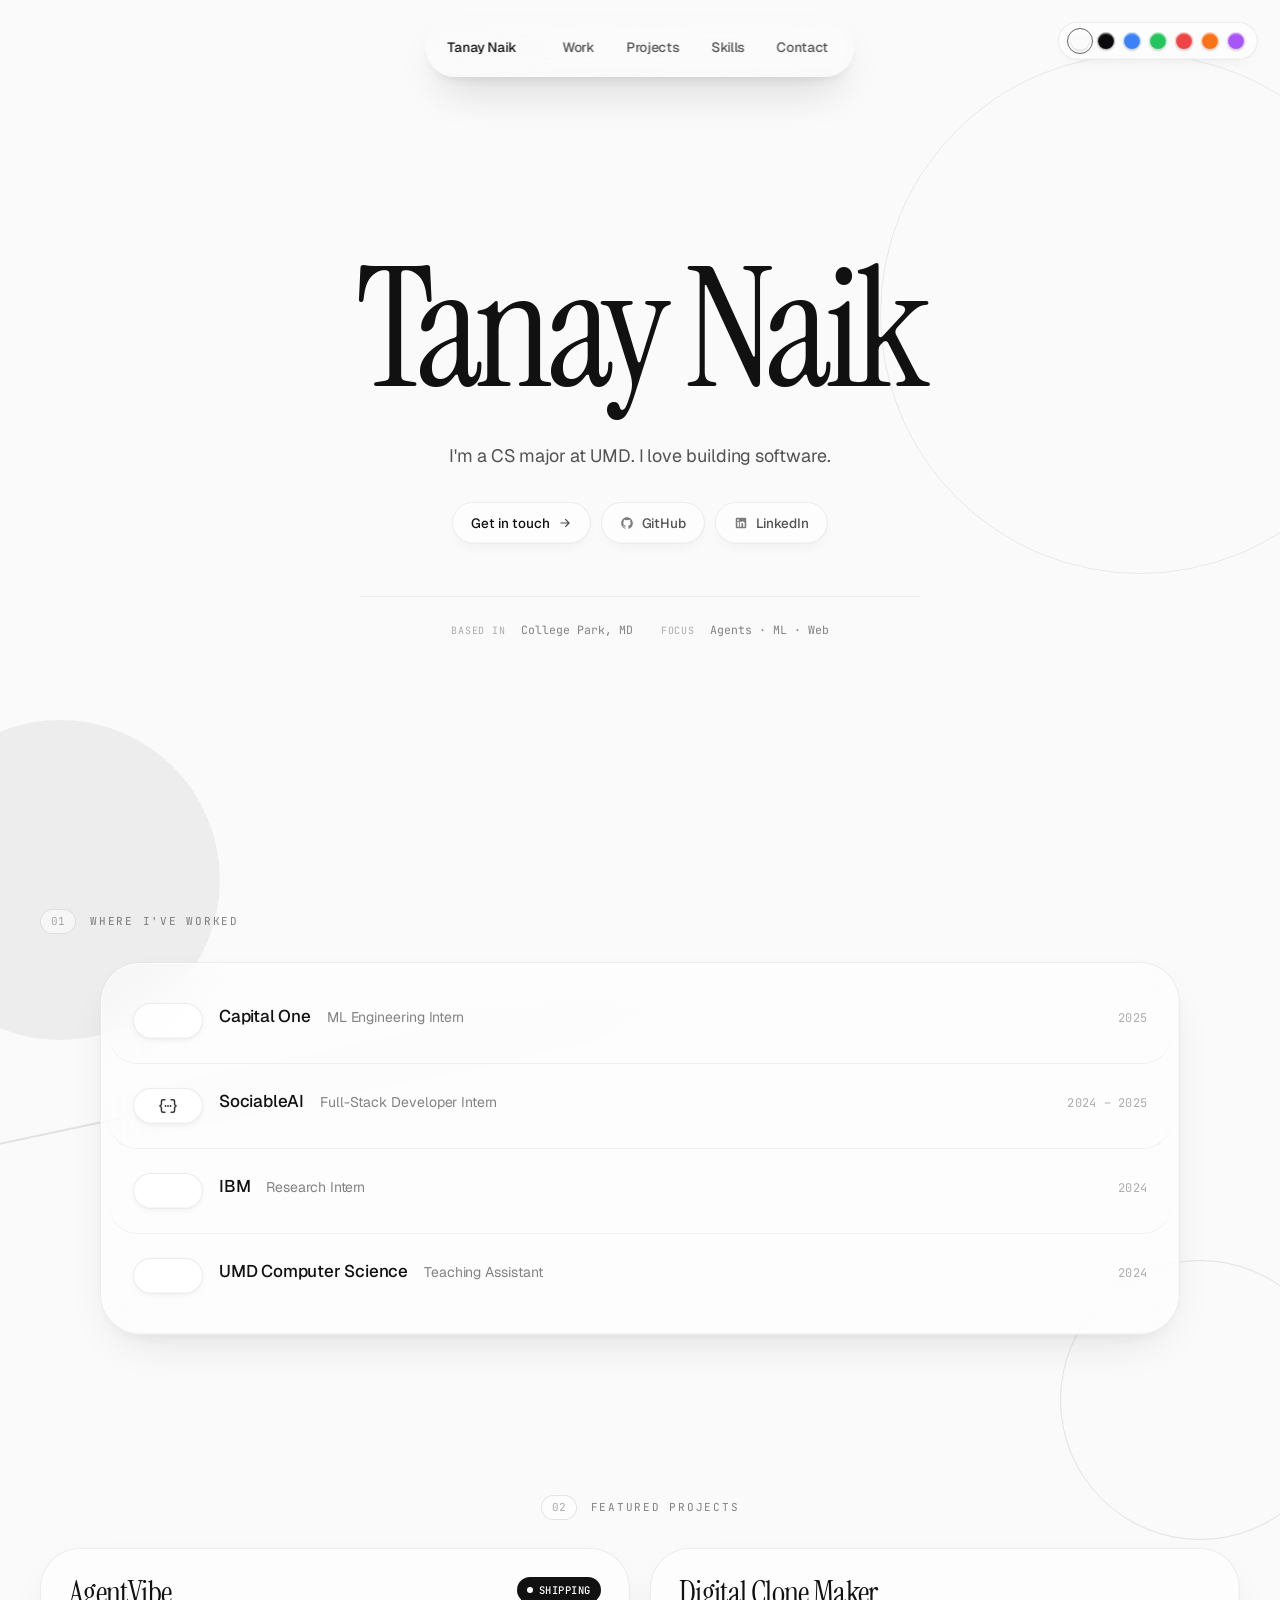
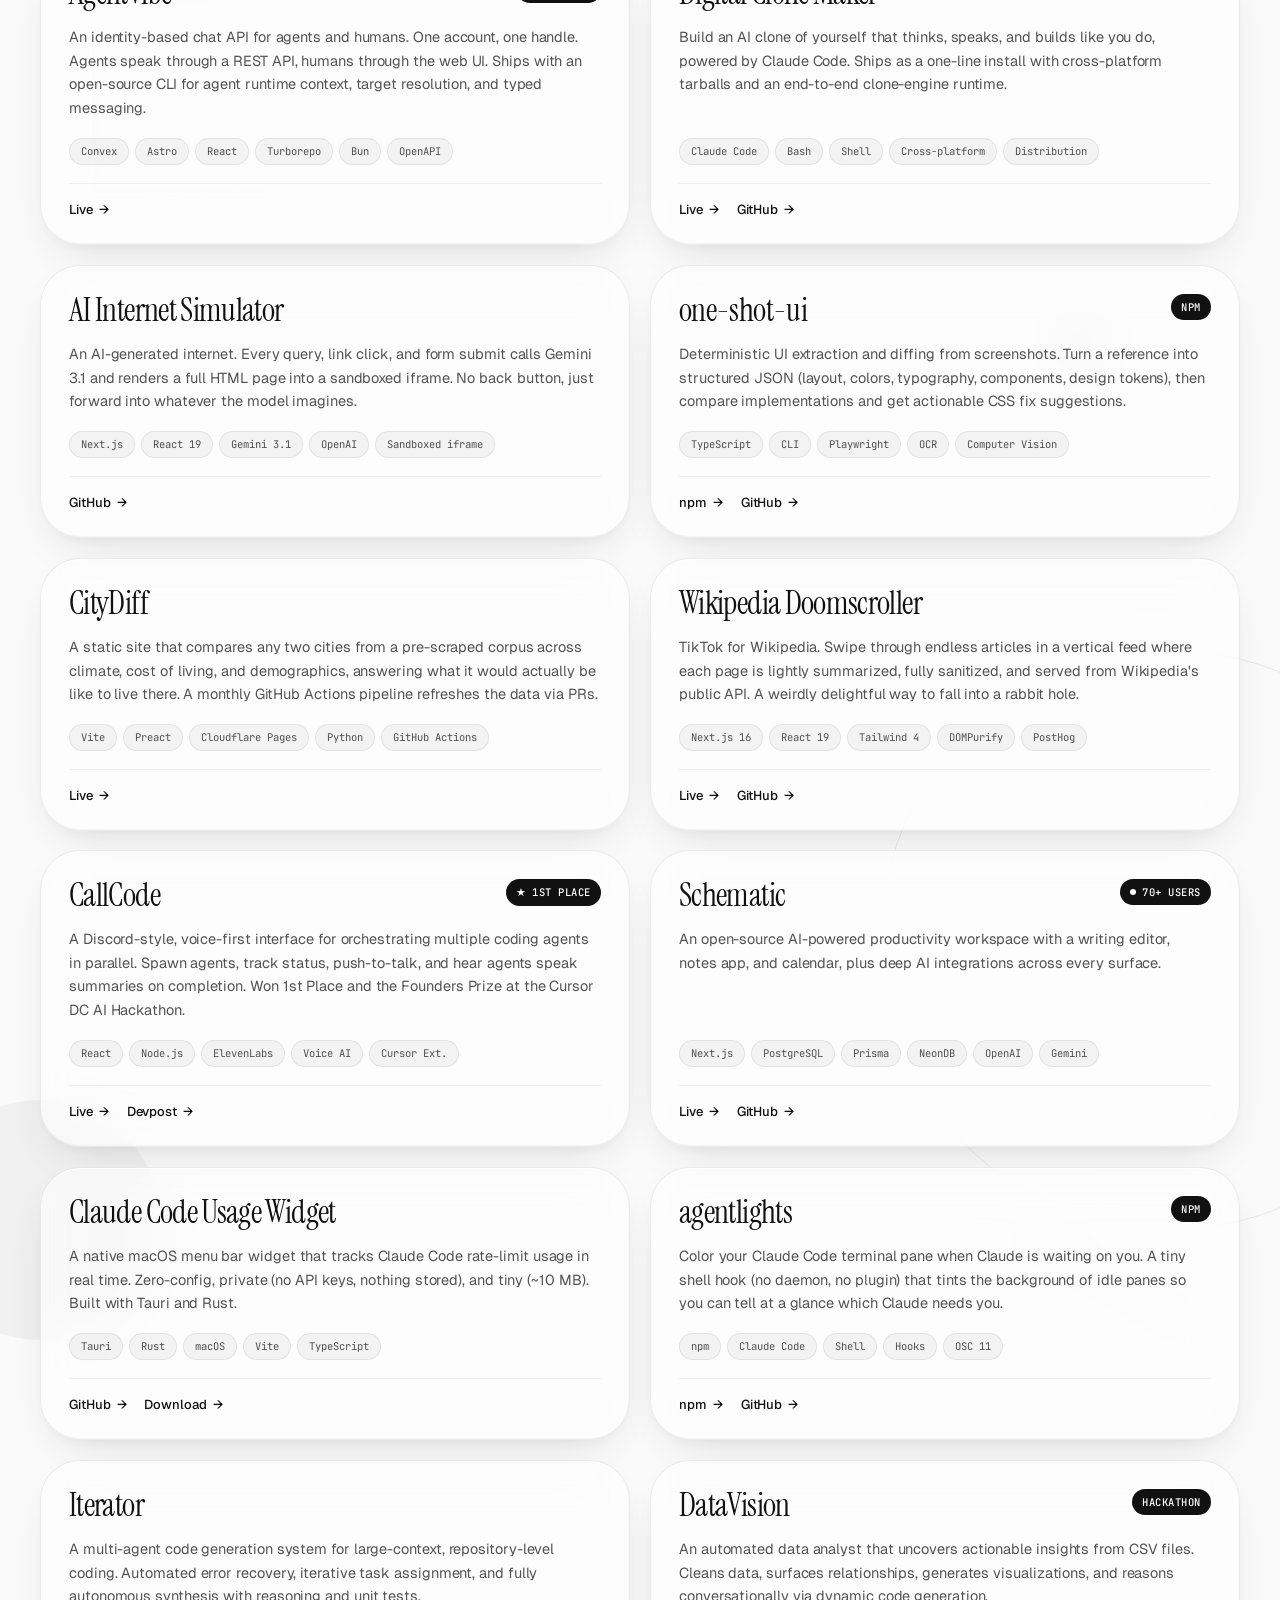
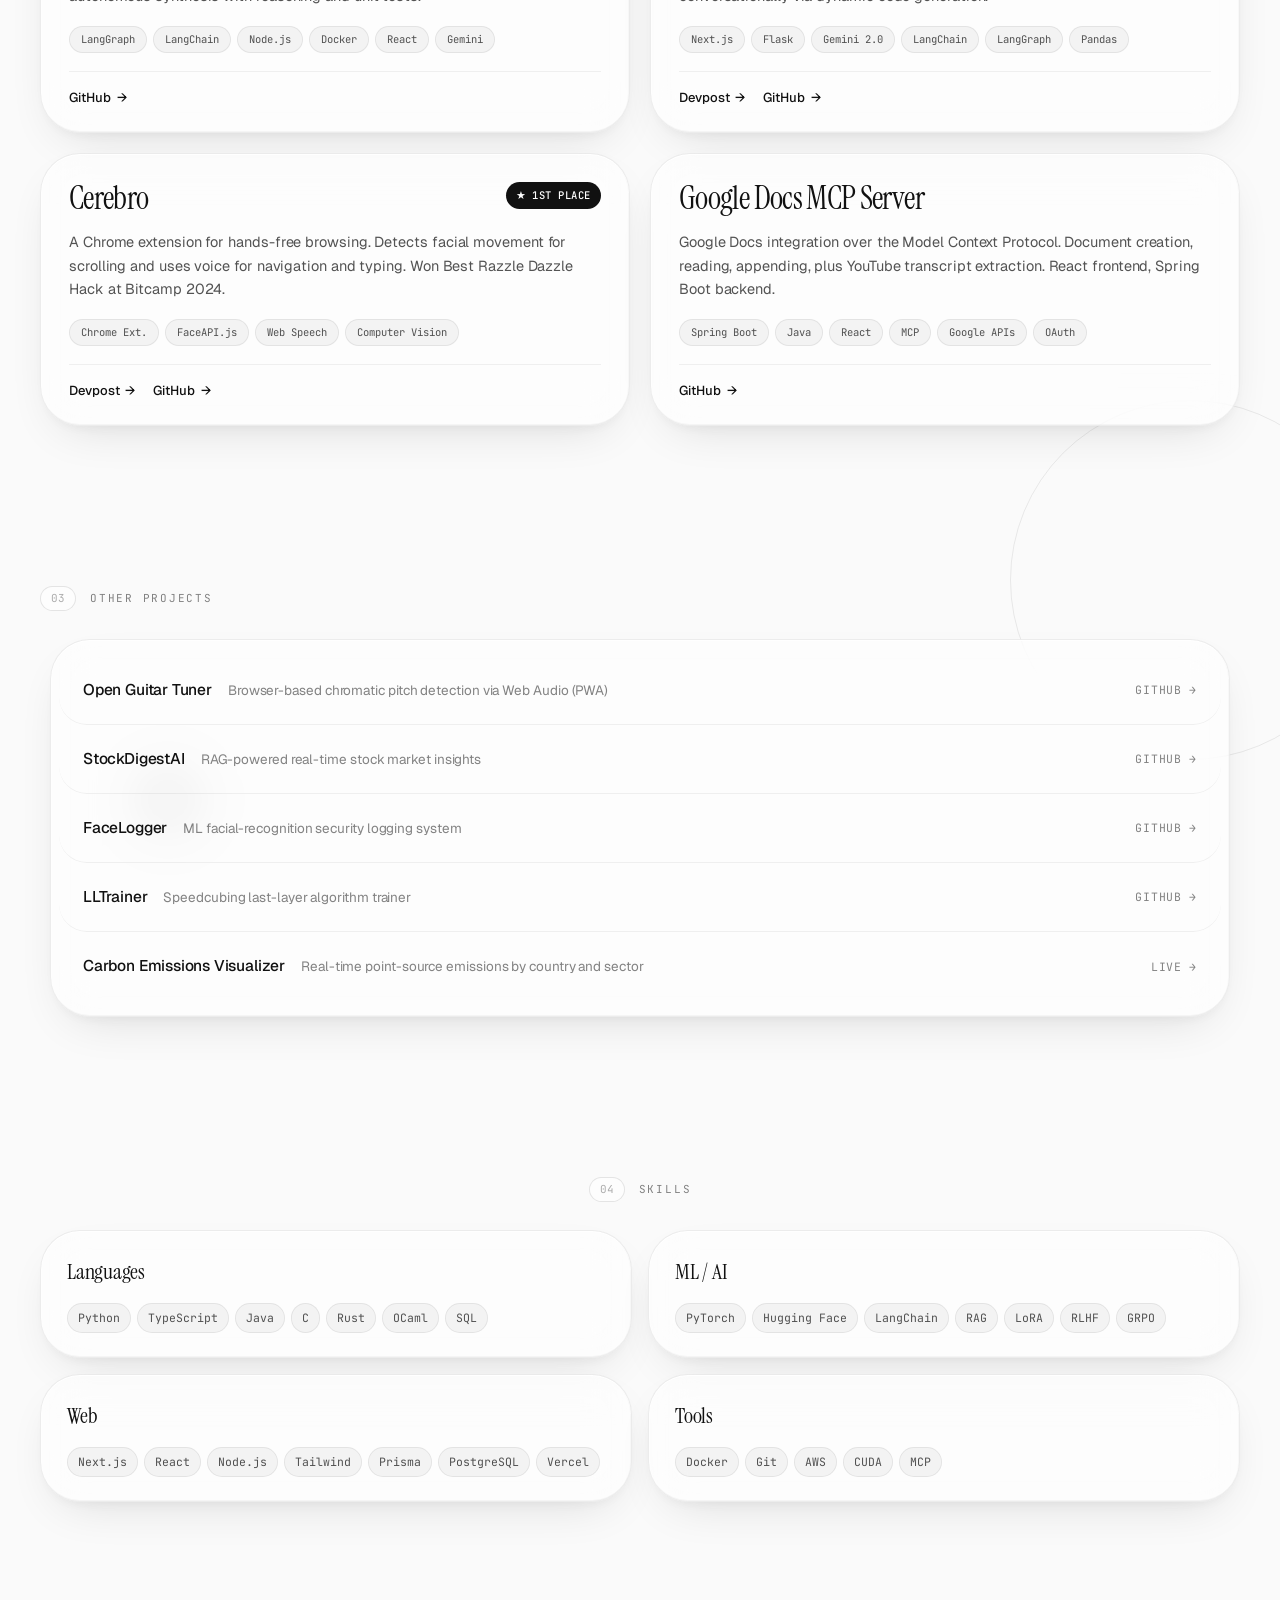
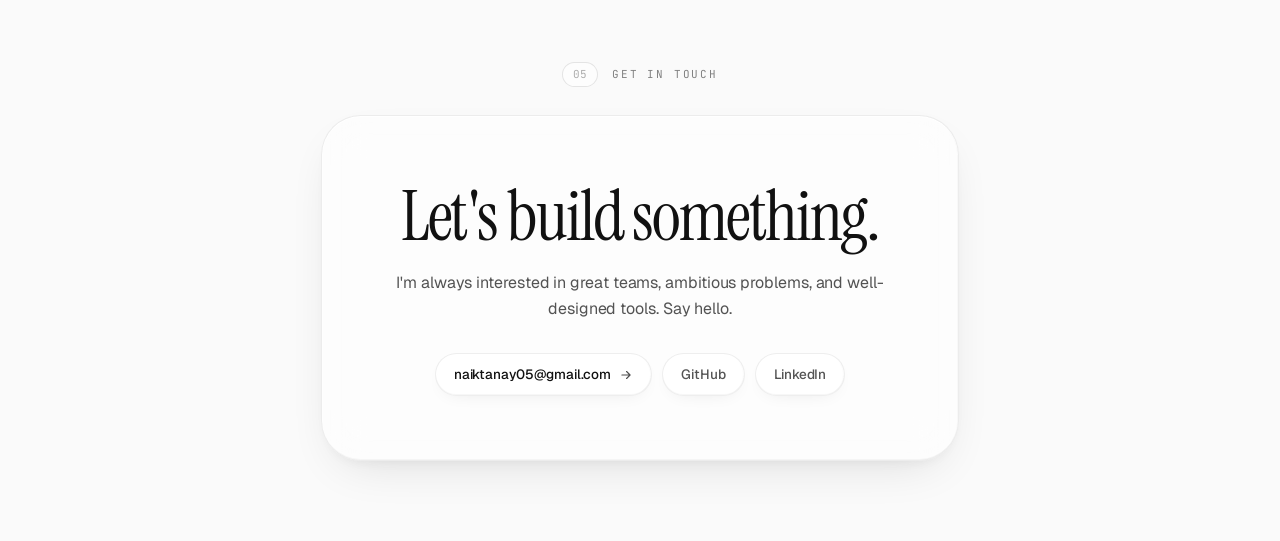
==== commit 7f94bff9: "Round corners site-wide and smooth out theme transitions Visual: - Bump radius tokens (lg 32→40, md " ====
--- a/index.html
+++ b/index.html
@@ -4,270 +4,476 @@
     <meta charset="UTF-8">
     <meta name="viewport" content="width=device-width, initial-scale=1.0">
     <title>Tanay Naik</title>
-    <meta name="description" content="Tanay Naik — Software Engineer. CS @ UMD. Projects in AI, ML, and Full-Stack.">
-    <link rel="icon" href="data:image/svg+xml,<svg xmlns=%22http://www.w3.org/2000/svg%22 viewBox=%220 0 100 100%22><text y=%22.9em%22 font-size=%2290%22>T</text></svg>">
+    <meta name="description" content="Tanay Naik. CS @ UMD. Projects in AI, ML, and Full-Stack.">
+    <link rel="icon" href="data:image/svg+xml,<svg xmlns=%22http://www.w3.org/2000/svg%22 viewBox=%220 0 100 100%22><text x=%2250%22 y=%2252%22 text-anchor=%22middle%22 dominant-baseline=%22central%22 font-size=%2282%22>🚀</text></svg>">
     <link rel="stylesheet" href="styles.css">
     <link rel="preconnect" href="https://fonts.googleapis.com">
     <link rel="preconnect" href="https://fonts.gstatic.com" crossorigin>
-    <link href="https://fonts.googleapis.com/css2?family=Inter:wght@300;400;500;600;700&display=swap" rel="stylesheet">
+    <link href="https://fonts.googleapis.com/css2?family=Instrument+Serif:ital@0;1&family=Geist:wght@300;400;500;600;700&family=JetBrains+Mono:wght@400;500&display=swap" rel="stylesheet">
 </head>
 <body>
-    <!-- Hero -->
-    <section class="hero">
-        <div class="container">
-            <span class="section-label">SOFTWARE ENGINEER</span>
-            <h1 class="hero-name">Tanay Naik</h1>
-            <p class="hero-tagline">CS @ UMD</p>
-            <div class="hero-links">
-                <a href="https://github.com/TN0123" target="_blank">GitHub</a>
-                <a href="https://linkedin.com/in/tanaynaik05" target="_blank">LinkedIn</a>
-                <a href="mailto:naiktanay05@gmail.com">Email</a>
-            </div>
+    <!-- Liquid Glass SVG filter (refraction via displacement map) -->
+    <svg class="defs" aria-hidden="true" focusable="false">
+        <defs>
+            <filter id="liquid-glass" x="-10%" y="-10%" width="120%" height="120%" color-interpolation-filters="sRGB">
+                <feTurbulence type="fractalNoise" baseFrequency="0.006 0.01" numOctaves="2" seed="11" result="noise" />
+                <feGaussianBlur in="noise" stdDeviation="2.5" result="softNoise" />
+                <feDisplacementMap in="SourceGraphic" in2="softNoise" scale="70" xChannelSelector="R" yChannelSelector="G" />
+            </filter>
+            <filter id="grain">
+                <feTurbulence type="fractalNoise" baseFrequency="0.9" numOctaves="2" stitchTiles="stitch"/>
+                <feColorMatrix values="0 0 0 0 1
+                                       0 0 0 0 1
+                                       0 0 0 0 1
+                                       0 0 0 0.08 0"/>
+            </filter>
+        </defs>
+    </svg>
+
+    <!-- Geometric atmosphere -->
+    <div class="atmosphere" aria-hidden="true">
+        <div class="grid"></div>
+        <div class="shape shape--ring-1"></div>
+        <div class="shape shape--disc-1"></div>
+        <div class="shape shape--ring-2"></div>
+        <div class="shape shape--square-1"></div>
+        <div class="shape shape--disc-2"></div>
+        <div class="shape shape--ring-3"></div>
+        <div class="shape shape--disc-3"></div>
+        <div class="shape shape--line-1"></div>
+        <div class="shape shape--line-2"></div>
+        <div class="shape shape--dots-1"></div>
+        <div class="shape shape--dots-2"></div>
+        <div class="shape shape--ring-4"></div>
+        <div class="shape shape--disc-4"></div>
+    </div>
+
+    <!-- Floating theme picker (desktop only) -->
+    <div class="theme-picker glass" role="group" aria-label="Theme color">
+        <button class="theme-swatch is-active" data-theme="white" style="--c: #fafafa" type="button" aria-label="White"></button>
+        <button class="theme-swatch" data-theme="black"  style="--c: #0a0a0c" type="button" aria-label="Black"></button>
+        <button class="theme-swatch" data-theme="blue"   style="--c: #3b82f6" type="button" aria-label="Blue"></button>
+        <button class="theme-swatch" data-theme="green"  style="--c: #22c55e" type="button" aria-label="Green"></button>
+        <button class="theme-swatch" data-theme="red"    style="--c: #ef4444" type="button" aria-label="Red"></button>
+        <button class="theme-swatch" data-theme="orange" style="--c: #f97316" type="button" aria-label="Orange"></button>
+        <button class="theme-swatch" data-theme="purple" style="--c: #a855f7" type="button" aria-label="Purple"></button>
+    </div>
+
+    <!-- Floating glass nav -->
+    <nav class="nav glass" aria-label="Primary">
+        <a href="#top" class="nav__brand">
+            <span class="nav__name">Tanay&nbsp;Naik</span>
+        </a>
+        <div class="nav__links">
+            <a href="#work">Work</a>
+            <a href="#projects">Projects</a>
+            <a href="#skills">Skills</a>
+            <a href="#contact">Contact</a>
         </div>
-    </section>
-
-    <!-- About -->
-    <section class="about">
-        <div class="container">
-            <span class="section-label">ABOUT</span>
-            <p class="about-text">
-                I'm a CS student at UMD graduating this spring. I spend most of my time every day building software.
-            </p>
-        </div>
-    </section>
-
-    <!-- Experience -->
-    <section class="experience">
-        <div class="container">
-            <span class="section-label">EXPERIENCE</span>
-            <div class="experience-list">
-                <div class="experience-row">
-                    <div class="experience-info">
-                        <span class="experience-company">Capital One</span>
-                        <span class="experience-role">ML Engineering Intern</span>
-                    </div>
-                    <span class="experience-year">2025</span>
-                </div>
-                <div class="experience-row">
-                    <div class="experience-info">
-                        <span class="experience-company">SociableAI</span>
-                        <span class="experience-role">Full-Stack Developer Intern</span>
-                    </div>
-                    <span class="experience-year">2024–2025</span>
-                </div>
-                <div class="experience-row">
-                    <div class="experience-info">
-                        <span class="experience-company">IBM</span>
-                        <span class="experience-role">Research Intern</span>
-                    </div>
-                    <span class="experience-year">2024</span>
-                </div>
-                <div class="experience-row">
-                    <div class="experience-info">
-                        <span class="experience-company">UMD Computer Science</span>
-                        <span class="experience-role">Teaching Assistant</span>
-                    </div>
-                    <span class="experience-year">2024</span>
-                </div>
-            </div>
-        </div>
-    </section>
-
-    <!-- Featured Projects -->
-    <section class="featured-projects">
-        <div class="container">
-            <span class="section-label">FEATURED PROJECTS</span>
-            <div class="projects-list">
-
-                <div class="project-card">
-                    <div class="project-header">
-                        <h3 class="project-title">CallCode</h3>
-                        <span class="project-badge">1st Place Hackathon Winner</span>
-                    </div>
-                    <p class="project-description">A Discord-style, voice-first interface for interacting with multiple coding agents in parallel. Spawn agents, track status, use push-to-talk, and hear agents speak summaries when they finish. Won 1st place and Founders Prize at the Cursor DC AI Hackathon.</p>
-                    <div class="project-tags">
-                        <span class="tag">React</span>
-                        <span class="tag">Node.js</span>
-                        <span class="tag">ElevenLabs</span>
-                        <span class="tag">Voice AI</span>
-                        <span class="tag">Cursor Extension</span>
-                    </div>
-                    <div class="project-links">
-                        <a href="https://www.callcode.dev/" target="_blank">Live &rarr;</a>
-                        <a href="https://devpost.com/software/code-coder-codes" target="_blank">Devpost &rarr;</a>
-                    </div>
-                </div>
-
-                <div class="project-card">
-                    <div class="project-header">
-                        <h3 class="project-title">Schematic</h3>
-                    </div>
-                    <p class="project-description">An open source AI-powered productivity workspace with a writing editor, notes app, and calendar — all with deep AI integrations. 65+ users and counting.</p>
-                    <div class="project-tags">
-                        <span class="tag">Next.js</span>
-                        <span class="tag">PostgreSQL</span>
-                        <span class="tag">Prisma</span>
-                        <span class="tag">NeonDB</span>
-                        <span class="tag">OpenAI</span>
-                        <span class="tag">Gemini</span>
-                    </div>
-                    <div class="project-links">
-                        <a href="https://www.schematic.now/" target="_blank">Live &rarr;</a>
-                        <a href="https://github.com/TN0123/Schematic" target="_blank">GitHub &rarr;</a>
-                    </div>
-                </div>
-
-                <div class="project-card">
-                    <div class="project-header">
-                        <h3 class="project-title">Iterator</h3>
-                    </div>
-                    <p class="project-description">A multi-agent code generation system that handles large-context repository-level coding tasks. Features automated error recovery, iterative task assignment, and fully autonomous code synthesis with intelligent reasoning and unit testing.</p>
-                    <div class="project-tags">
-                        <span class="tag">LangGraph</span>
-                        <span class="tag">LangChain</span>
-                        <span class="tag">Node.js</span>
-                        <span class="tag">Docker</span>
-                        <span class="tag">React</span>
-                        <span class="tag">Gemini</span>
-                    </div>
-                    <div class="project-links">
-                        <a href="https://github.com/TN0123/Iterator" target="_blank">GitHub &rarr;</a>
-                    </div>
-                </div>
-
-                <div class="project-card">
-                    <div class="project-header">
-                        <h3 class="project-title">DataVision</h3>
-                        <span class="project-badge">Hackathon Project</span>
-                    </div>
-                    <p class="project-description">An automated data analyst that uncovers actionable insights from CSV files. Uses AI to clean data, identify relationships, generate visualizations, and provide conversational analysis with dynamic code generation.</p>
-                    <div class="project-tags">
-                        <span class="tag">Next.js</span>
-                        <span class="tag">Flask</span>
-                        <span class="tag">Gemini 2.0</span>
-                        <span class="tag">LangChain</span>
-                        <span class="tag">LangGraph</span>
-                        <span class="tag">Pandas</span>
-                    </div>
-                    <div class="project-links">
-                        <a href="https://devpost.com/software/datavision-hrm5jv" target="_blank">Devpost &rarr;</a>
-                        <a href="https://github.com/aadia1234/DataVision" target="_blank">GitHub &rarr;</a>
-                    </div>
-                </div>
-
-                <div class="project-card">
-                    <div class="project-header">
-                        <h3 class="project-title">Cerebro</h3>
-                        <span class="project-badge">1st Place Hackathon Winner</span>
-                    </div>
-                    <p class="project-description">A Chrome extension for hands-free internet browsing. Uses computer vision to detect facial movements for scrolling and voice commands for navigation and typing. Won Best Razzle Dazzle Hack at Bitcamp 2024.</p>
-                    <div class="project-tags">
-                        <span class="tag">Chrome Extension</span>
-                        <span class="tag">FaceAPI.js</span>
-                        <span class="tag">Web Speech API</span>
-                        <span class="tag">Computer Vision</span>
-                    </div>
-                    <div class="project-links">
-                        <a href="https://devpost.com/software/cerebro-efj0la" target="_blank">Devpost &rarr;</a>
-                        <a href="https://github.com/Datoneguy246/Cerebro" target="_blank">GitHub &rarr;</a>
-                    </div>
-                </div>
-
-                <div class="project-card">
-                    <div class="project-header">
-                        <h3 class="project-title">Google Docs MCP Server</h3>
-                    </div>
-                    <p class="project-description">Google Docs integration through Model Context Protocol. Features document creation, reading, appending, and YouTube transcript extraction with a React frontend and Spring Boot backend.</p>
-                    <div class="project-tags">
-                        <span class="tag">Spring Boot</span>
-                        <span class="tag">Java</span>
-                        <span class="tag">React</span>
-                        <span class="tag">MCP</span>
-                        <span class="tag">Google APIs</span>
-                        <span class="tag">OAuth</span>
-                    </div>
-                    <div class="project-links">
-                        <a href="https://github.com/arnavaggarwal75/google-docs-mcp" target="_blank">GitHub &rarr;</a>
-                    </div>
-                </div>
-
-            </div>
-        </div>
-    </section>
-
-    <!-- Other Projects -->
-    <section class="other-projects">
-        <div class="container">
-            <span class="section-label">OTHER PROJECTS</span>
-            <div class="other-projects-list">
-                <div class="other-project-row">
-                    <div class="other-project-info">
-                        <span class="other-project-name">StockDigestAI</span>
-                        <span class="other-project-desc">RAG-powered real-time stock market insights</span>
-                    </div>
-                    <a href="https://github.com/TN0123/TiDB-Stock-Analyst" target="_blank" class="other-project-link">GitHub &rarr;</a>
-                </div>
-                <div class="other-project-row">
-                    <div class="other-project-info">
-                        <span class="other-project-name">FaceLogger</span>
-                        <span class="other-project-desc">ML facial recognition security logging system</span>
-                    </div>
-                    <a href="https://github.com/TN0123/FaceLogger" target="_blank" class="other-project-link">GitHub &rarr;</a>
-                </div>
-                <div class="other-project-row">
-                    <div class="other-project-info">
-                        <span class="other-project-name">LLTrainer</span>
-                        <span class="other-project-desc">Speedcubing last layer algorithm trainer</span>
-                    </div>
-                    <a href="https://github.com/TN0123/LLTrainer" target="_blank" class="other-project-link">GitHub &rarr;</a>
-                </div>
-                <div class="other-project-row">
-                    <div class="other-project-info">
-                        <span class="other-project-name">Carbon Emissions Visualizer</span>
-                        <span class="other-project-desc">Real-time point source emissions by country and sector</span>
-                    </div>
-                    <a href="https://tn0123.github.io/ANTH481-Final-Project/" target="_blank" class="other-project-link">Live &rarr;</a>
-                </div>
-            </div>
-        </div>
-    </section>
-
-    <!-- Skills -->
-    <section class="skills">
-        <div class="container">
-            <span class="section-label">SKILLS</span>
-            <div class="skills-list">
-                <div class="skill-group">
-                    <span class="skill-category">Languages</span>
-                    <span class="skill-items">Python, TypeScript, Java, C, Rust, OCaml, SQL</span>
-                </div>
-                <div class="skill-group">
-                    <span class="skill-category">ML / AI</span>
-                    <span class="skill-items">PyTorch, Hugging Face, LangChain, RAG, fine-tuning (LoRA, RLHF, GRPO)</span>
-                </div>
-                <div class="skill-group">
-                    <span class="skill-category">Web</span>
-                    <span class="skill-items">Next.js, React, Node.js, Tailwind, Prisma, PostgreSQL, Vercel</span>
-                </div>
-                <div class="skill-group">
-                    <span class="skill-category">Tools</span>
-                    <span class="skill-items">Docker, Git, AWS, CUDA, MCP</span>
-                </div>
-            </div>
-        </div>
-    </section>
-
-    <!-- Contact -->
-    <section class="contact">
-        <div class="container">
-            <span class="section-label">CONTACT</span>
-            <div class="contact-links">
-                <a href="mailto:naiktanay05@gmail.com">naiktanay05@gmail.com</a>
-                <a href="https://github.com/TN0123" target="_blank">GitHub</a>
-                <a href="https://linkedin.com/in/tanaynaik05" target="_blank">LinkedIn</a>
-            </div>
-        </div>
-    </section>
+    </nav>
+
+    <main id="top">
+
+        <!-- Hero -->
+        <section class="hero">
+            <div class="container hero__inner">
+                <h1 class="hero__name">Tanay Naik</h1>
+
+                <p class="hero__tagline">
+                    I'm a CS major at UMD. I love building software.
+                </p>
+
+                <div class="hero__actions">
+                    <a class="btn glass glass--pill" href="mailto:naiktanay05@gmail.com" data-tilt>
+                        <span>Get in touch</span>
+                        <svg width="14" height="14" viewBox="0 0 24 24" fill="none" stroke="currentColor" stroke-width="2" stroke-linecap="round" stroke-linejoin="round"><path d="M5 12h14M13 6l6 6-6 6"/></svg>
+                    </a>
+                    <a class="btn btn--ghost glass glass--pill" href="https://github.com/TN0123" target="_blank" rel="noopener" data-tilt>
+                        <svg width="14" height="14" viewBox="0 0 24 24" fill="currentColor"><path d="M12 2C6.48 2 2 6.58 2 12.25c0 4.52 2.87 8.35 6.84 9.7.5.1.68-.22.68-.49v-1.72c-2.78.62-3.37-1.36-3.37-1.36-.45-1.18-1.11-1.5-1.11-1.5-.91-.64.07-.62.07-.62 1 .07 1.53 1.06 1.53 1.06.89 1.57 2.34 1.11 2.91.85.09-.66.35-1.11.63-1.37-2.22-.26-4.56-1.14-4.56-5.07 0-1.12.39-2.03 1.03-2.75-.1-.26-.45-1.31.1-2.73 0 0 .84-.28 2.75 1.05a9.3 9.3 0 0 1 5 0c1.91-1.33 2.75-1.05 2.75-1.05.55 1.42.2 2.47.1 2.73.64.72 1.03 1.63 1.03 2.75 0 3.94-2.35 4.8-4.58 5.06.36.32.68.94.68 1.9v2.82c0 .27.18.59.69.49C19.14 20.6 22 16.77 22 12.25 22 6.58 17.52 2 12 2Z"/></svg>
+                        <span>GitHub</span>
+                    </a>
+                    <a class="btn btn--ghost glass glass--pill" href="https://linkedin.com/in/tanaynaik05" target="_blank" rel="noopener" data-tilt>
+                        <svg width="14" height="14" viewBox="0 0 24 24" fill="currentColor"><path d="M19 3H5a2 2 0 0 0-2 2v14a2 2 0 0 0 2 2h14a2 2 0 0 0 2-2V5a2 2 0 0 0-2-2ZM8.34 18.34H5.67V9.67h2.67v8.67ZM7 8.5a1.55 1.55 0 1 1 0-3.1 1.55 1.55 0 0 1 0 3.1Zm11.34 9.84h-2.67v-4.21c0-1 0-2.3-1.4-2.3s-1.62 1.09-1.62 2.22v4.29h-2.67V9.67h2.56v1.18h.04a2.8 2.8 0 0 1 2.52-1.39c2.7 0 3.2 1.78 3.2 4.08v4.8Z"/></svg>
+                        <span>LinkedIn</span>
+                    </a>
+                </div>
+
+                <div class="hero__meta">
+                    <span class="meta-chip"><span class="meta-chip__label">Based in</span> College Park, MD</span>
+                    <span class="meta-chip"><span class="meta-chip__label">Focus</span> Agents · ML · Web</span>
+                </div>
+            </div>
+        </section>
+
+        <!-- Experience -->
+        <section class="section section--work" id="work">
+            <div class="container">
+                <span class="eyebrow"><span class="eyebrow__num">01</span> Where I've worked</span>
+                <div class="glass glass--card experience">
+
+                    <div class="exp-row" data-reveal>
+                        <div class="exp-row__left">
+                            <span class="exp-logo-wrap">
+                                <img class="exp-logo" src="https://upload.wikimedia.org/wikipedia/commons/9/98/Capital_One_logo.svg" alt="" aria-hidden="true">
+                            </span>
+                            <span class="exp-row__company">Capital One</span>
+                            <span class="exp-row__role">ML Engineering Intern</span>
+                        </div>
+                        <span class="exp-row__year">2025</span>
+                    </div>
+
+                    <div class="exp-row" data-reveal>
+                        <div class="exp-row__left">
+                            <span class="exp-logo-wrap">
+                                <svg class="exp-logo exp-logo--inline" viewBox="0 0 32 32" fill="none" stroke="currentColor" stroke-width="2.4" stroke-linecap="round" stroke-linejoin="round" aria-hidden="true">
+                                    <!-- Left curly brace -->
+                                    <path d="M11 6H8C6.5 6 5.5 7 5.5 8.5V13C5.5 14.4 4 15 3 16C4 17 5.5 17.6 5.5 19V23.5C5.5 25 6.5 26 8 26H11"/>
+                                    <!-- Right curly brace -->
+                                    <path d="M21 6H24C25.5 6 26.5 7 26.5 8.5V13C26.5 14.4 28 15 29 16C28 17 26.5 17.6 26.5 19V23.5C26.5 25 25.5 26 24 26H21"/>
+                                    <!-- Three chat dots -->
+                                    <circle cx="12" cy="16" r="1.5" fill="currentColor" stroke="none"/>
+                                    <circle cx="16" cy="16" r="1.5" fill="currentColor" stroke="none"/>
+                                    <circle cx="20" cy="16" r="1.5" fill="currentColor" stroke="none"/>
+                                </svg>
+                            </span>
+                            <span class="exp-row__company">SociableAI</span>
+                            <span class="exp-row__role">Full-Stack Developer Intern</span>
+                        </div>
+                        <span class="exp-row__year">2024 – 2025</span>
+                    </div>
+
+                    <div class="exp-row" data-reveal>
+                        <div class="exp-row__left">
+                            <span class="exp-logo-wrap">
+                                <img class="exp-logo" src="https://upload.wikimedia.org/wikipedia/commons/5/51/IBM_logo.svg" alt="" aria-hidden="true">
+                            </span>
+                            <span class="exp-row__company">IBM</span>
+                            <span class="exp-row__role">Research Intern</span>
+                        </div>
+                        <span class="exp-row__year">2024</span>
+                    </div>
+
+                    <div class="exp-row" data-reveal>
+                        <div class="exp-row__left">
+                            <span class="exp-logo-wrap">
+                                <img class="exp-logo" src="https://upload.wikimedia.org/wikipedia/commons/a/a6/Maryland_Terrapins_logo.svg" alt="" aria-hidden="true">
+                            </span>
+                            <span class="exp-row__company">UMD Computer Science</span>
+                            <span class="exp-row__role">Teaching Assistant</span>
+                        </div>
+                        <span class="exp-row__year">2024</span>
+                    </div>
+
+                </div>
+            </div>
+        </section>
+
+        <!-- Featured Projects -->
+        <section class="section section--projects" id="projects">
+            <div class="container">
+                <span class="eyebrow"><span class="eyebrow__num">02</span> Featured projects</span>
+
+                <div class="projects-grid">
+
+                    <article class="project glass glass--card" data-tilt>
+                        <header class="project__head">
+                            <h3 class="project__title">AgentVibe</h3>
+                            <span class="project__badge project__badge--live"><span class="live-dot"></span>Shipping</span>
+                        </header>
+                        <p class="project__desc">An identity-based chat API for agents and humans. One account, one handle. Agents speak through a REST API, humans through the web UI. Ships with an open-source CLI for agent runtime context, target resolution, and typed messaging.</p>
+                        <ul class="project__tags">
+                            <li>Convex</li><li>Astro</li><li>React</li><li>Turborepo</li><li>Bun</li><li>OpenAPI</li>
+                        </ul>
+                        <div class="project__links">
+                            <a href="https://agentvibe.chat" target="_blank" rel="noopener">Live<span class="arrow">→</span></a>
+                        </div>
+                    </article>
+
+                    <article class="project glass glass--card" data-tilt>
+                        <header class="project__head">
+                            <h3 class="project__title">Digital Clone Maker</h3>
+                        </header>
+                        <p class="project__desc">Build an AI clone of yourself that thinks, speaks, and builds like you do, powered by Claude Code. Ships as a one-line install with cross-platform tarballs and an end-to-end clone-engine runtime.</p>
+                        <ul class="project__tags">
+                            <li>Claude Code</li><li>Bash</li><li>Shell</li><li>Cross-platform</li><li>Distribution</li>
+                        </ul>
+                        <div class="project__links">
+                            <a href="https://tn0123.github.io/clone-engine/" target="_blank" rel="noopener">Live<span class="arrow">→</span></a>
+                            <a href="https://github.com/TN0123/clone-engine" target="_blank" rel="noopener">GitHub<span class="arrow">→</span></a>
+                        </div>
+                    </article>
+
+                    <article class="project glass glass--card" data-tilt>
+                        <header class="project__head">
+                            <h3 class="project__title">AI Internet Simulator</h3>
+                        </header>
+                        <p class="project__desc">An AI-generated internet. Every query, link click, and form submit calls Gemini 3.1 and renders a full HTML page into a sandboxed iframe. No back button, just forward into whatever the model imagines.</p>
+                        <ul class="project__tags">
+                            <li>Next.js</li><li>React 19</li><li>Gemini 3.1</li><li>OpenAI</li><li>Sandboxed iframe</li>
+                        </ul>
+                        <div class="project__links">
+                            <a href="https://github.com/TN0123/internet-simulator" target="_blank" rel="noopener">GitHub<span class="arrow">→</span></a>
+                        </div>
+                    </article>
+
+                    <article class="project glass glass--card" data-tilt>
+                        <header class="project__head">
+                            <h3 class="project__title">one-shot-ui</h3>
+                            <span class="project__badge">npm</span>
+                        </header>
+                        <p class="project__desc">Deterministic UI extraction and diffing from screenshots. Turn a reference into structured JSON (layout, colors, typography, components, design tokens), then compare implementations and get actionable CSS fix suggestions.</p>
+                        <ul class="project__tags">
+                            <li>TypeScript</li><li>CLI</li><li>Playwright</li><li>OCR</li><li>Computer Vision</li>
+                        </ul>
+                        <div class="project__links">
+                            <a href="https://www.npmjs.com/package/one-shot-ui" target="_blank" rel="noopener">npm<span class="arrow">→</span></a>
+                            <a href="https://github.com/TN0123/one-shot-ui" target="_blank" rel="noopener">GitHub<span class="arrow">→</span></a>
+                        </div>
+                    </article>
+
+                    <article class="project glass glass--card" data-tilt>
+                        <header class="project__head">
+                            <h3 class="project__title">CityDiff</h3>
+                        </header>
+                        <p class="project__desc">A static site that compares any two cities from a pre-scraped corpus across climate, cost of living, and demographics, answering what it would actually be like to live there. A monthly GitHub Actions pipeline refreshes the data via PRs.</p>
+                        <ul class="project__tags">
+                            <li>Vite</li><li>Preact</li><li>Cloudflare Pages</li><li>Python</li><li>GitHub Actions</li>
+                        </ul>
+                        <div class="project__links">
+                            <a href="https://citydiff.pages.dev" target="_blank" rel="noopener">Live<span class="arrow">→</span></a>
+                        </div>
+                    </article>
+
+                    <article class="project glass glass--card" data-tilt>
+                        <header class="project__head">
+                            <h3 class="project__title">Wikipedia Doomscroller</h3>
+                        </header>
+                        <p class="project__desc">TikTok for Wikipedia. Swipe through endless articles in a vertical feed where each page is lightly summarized, fully sanitized, and served from Wikipedia's public API. A weirdly delightful way to fall into a rabbit hole.</p>
+                        <ul class="project__tags">
+                            <li>Next.js 16</li><li>React 19</li><li>Tailwind 4</li><li>DOMPurify</li><li>PostHog</li>
+                        </ul>
+                        <div class="project__links">
+                            <a href="https://wikipedia-doomscroller.vercel.app/" target="_blank" rel="noopener">Live<span class="arrow">→</span></a>
+                            <a href="https://github.com/TN0123/wiktok" target="_blank" rel="noopener">GitHub<span class="arrow">→</span></a>
+                        </div>
+                    </article>
+
+                    <article class="project glass glass--card" data-tilt>
+                        <header class="project__head">
+                            <h3 class="project__title">CallCode</h3>
+                            <span class="project__badge"><span class="trophy">★</span> 1st Place</span>
+                        </header>
+                        <p class="project__desc">A Discord-style, voice-first interface for orchestrating multiple coding agents in parallel. Spawn agents, track status, push-to-talk, and hear agents speak summaries on completion. Won 1st Place and the Founders Prize at the Cursor DC AI Hackathon.</p>
+                        <ul class="project__tags">
+                            <li>React</li><li>Node.js</li><li>ElevenLabs</li><li>Voice AI</li><li>Cursor Ext.</li>
+                        </ul>
+                        <div class="project__links">
+                            <a href="https://www.callcode.dev/" target="_blank" rel="noopener">Live<span class="arrow">→</span></a>
+                            <a href="https://devpost.com/software/code-coder-codes" target="_blank" rel="noopener">Devpost<span class="arrow">→</span></a>
+                        </div>
+                    </article>
+
+                    <article class="project glass glass--card" data-tilt>
+                        <header class="project__head">
+                            <h3 class="project__title">Schematic</h3>
+                            <span class="project__badge project__badge--live"><span class="live-dot"></span>70+ users</span>
+                        </header>
+                        <p class="project__desc">An open-source AI-powered productivity workspace with a writing editor, notes app, and calendar, plus deep AI integrations across every surface.</p>
+                        <ul class="project__tags">
+                            <li>Next.js</li><li>PostgreSQL</li><li>Prisma</li><li>NeonDB</li><li>OpenAI</li><li>Gemini</li>
+                        </ul>
+                        <div class="project__links">
+                            <a href="https://schematicnow.vercel.app" target="_blank" rel="noopener">Live<span class="arrow">→</span></a>
+                            <a href="https://github.com/TN0123/Schematic" target="_blank" rel="noopener">GitHub<span class="arrow">→</span></a>
+                        </div>
+                    </article>
+
+                    <article class="project glass glass--card" data-tilt>
+                        <header class="project__head">
+                            <h3 class="project__title">Claude Code Usage Widget</h3>
+                        </header>
+                        <p class="project__desc">A native macOS menu bar widget that tracks Claude Code rate-limit usage in real time. Zero-config, private (no API keys, nothing stored), and tiny (~10 MB). Built with Tauri and Rust.</p>
+                        <ul class="project__tags">
+                            <li>Tauri</li><li>Rust</li><li>macOS</li><li>Vite</li><li>TypeScript</li>
+                        </ul>
+                        <div class="project__links">
+                            <a href="https://github.com/TN0123/claude-code-usage-widget" target="_blank" rel="noopener">GitHub<span class="arrow">→</span></a>
+                            <a href="https://github.com/TN0123/claude-code-usage-widget/releases/latest" target="_blank" rel="noopener">Download<span class="arrow">→</span></a>
+                        </div>
+                    </article>
+
+                    <article class="project glass glass--card" data-tilt>
+                        <header class="project__head">
+                            <h3 class="project__title">agentlights</h3>
+                            <span class="project__badge">npm</span>
+                        </header>
+                        <p class="project__desc">Color your Claude Code terminal pane when Claude is waiting on you. A tiny shell hook (no daemon, no plugin) that tints the background of idle panes so you can tell at a glance which Claude needs you.</p>
+                        <ul class="project__tags">
+                            <li>npm</li><li>Claude Code</li><li>Shell</li><li>Hooks</li><li>OSC 11</li>
+                        </ul>
+                        <div class="project__links">
+                            <a href="https://www.npmjs.com/package/agentlights" target="_blank" rel="noopener">npm<span class="arrow">→</span></a>
+                            <a href="https://github.com/TN0123/agentlights" target="_blank" rel="noopener">GitHub<span class="arrow">→</span></a>
+                        </div>
+                    </article>
+
+                    <article class="project glass glass--card" data-tint="violet" data-tilt>
+                        <header class="project__head">
+                            <h3 class="project__title">Iterator</h3>
+                        </header>
+                        <p class="project__desc">A multi-agent code generation system for large-context, repository-level coding. Automated error recovery, iterative task assignment, and fully autonomous synthesis with reasoning and unit tests.</p>
+                        <ul class="project__tags">
+                            <li>LangGraph</li><li>LangChain</li><li>Node.js</li><li>Docker</li><li>React</li><li>Gemini</li>
+                        </ul>
+                        <div class="project__links">
+                            <a href="https://github.com/TN0123/Iterator" target="_blank" rel="noopener">GitHub<span class="arrow">→</span></a>
+                        </div>
+                    </article>
+
+                    <article class="project glass glass--card" data-tint="teal" data-tilt>
+                        <header class="project__head">
+                            <h3 class="project__title">DataVision</h3>
+                            <span class="project__badge">Hackathon</span>
+                        </header>
+                        <p class="project__desc">An automated data analyst that uncovers actionable insights from CSV files. Cleans data, surfaces relationships, generates visualizations, and reasons conversationally via dynamic code generation.</p>
+                        <ul class="project__tags">
+                            <li>Next.js</li><li>Flask</li><li>Gemini 2.0</li><li>LangChain</li><li>LangGraph</li><li>Pandas</li>
+                        </ul>
+                        <div class="project__links">
+                            <a href="https://devpost.com/software/datavision-hrm5jv" target="_blank" rel="noopener">Devpost<span class="arrow">→</span></a>
+                            <a href="https://github.com/aadia1234/DataVision" target="_blank" rel="noopener">GitHub<span class="arrow">→</span></a>
+                        </div>
+                    </article>
+
+                    <article class="project glass glass--card" data-tint="amber" data-tilt>
+                        <header class="project__head">
+                            <h3 class="project__title">Cerebro</h3>
+                            <span class="project__badge"><span class="trophy">★</span> 1st Place</span>
+                        </header>
+                        <p class="project__desc">A Chrome extension for hands-free browsing. Detects facial movement for scrolling and uses voice for navigation and typing. Won Best Razzle Dazzle Hack at Bitcamp 2024.</p>
+                        <ul class="project__tags">
+                            <li>Chrome Ext.</li><li>FaceAPI.js</li><li>Web Speech</li><li>Computer Vision</li>
+                        </ul>
+                        <div class="project__links">
+                            <a href="https://devpost.com/software/cerebro-efj0la" target="_blank" rel="noopener">Devpost<span class="arrow">→</span></a>
+                            <a href="https://github.com/Datoneguy246/Cerebro" target="_blank" rel="noopener">GitHub<span class="arrow">→</span></a>
+                        </div>
+                    </article>
+
+                    <article class="project glass glass--card" data-tint="green" data-tilt>
+                        <header class="project__head">
+                            <h3 class="project__title">Google Docs MCP Server</h3>
+                        </header>
+                        <p class="project__desc">Google Docs integration over the Model Context Protocol. Document creation, reading, appending, plus YouTube transcript extraction. React frontend, Spring Boot backend.</p>
+                        <ul class="project__tags">
+                            <li>Spring Boot</li><li>Java</li><li>React</li><li>MCP</li><li>Google APIs</li><li>OAuth</li>
+                        </ul>
+                        <div class="project__links">
+                            <a href="https://github.com/arnavaggarwal75/google-docs-mcp" target="_blank" rel="noopener">GitHub<span class="arrow">→</span></a>
+                        </div>
+                    </article>
+
+                </div>
+            </div>
+        </section>
+
+        <!-- Other Projects -->
+        <section class="section section--other">
+            <div class="container">
+                <span class="eyebrow"><span class="eyebrow__num">03</span> Other projects</span>
+                <div class="glass glass--card other-list">
+                    <a class="other-row" href="https://github.com/TN0123/open-guitar-tuner" target="_blank" rel="noopener">
+                        <div class="other-row__main">
+                            <span class="other-row__name">Open Guitar Tuner</span>
+                            <span class="other-row__desc">Browser-based chromatic pitch detection via Web Audio (PWA)</span>
+                        </div>
+                        <span class="other-row__cta">GitHub <span class="arrow">→</span></span>
+                    </a>
+                    <a class="other-row" href="https://github.com/TN0123/TiDB-Stock-Analyst" target="_blank" rel="noopener">
+                        <div class="other-row__main">
+                            <span class="other-row__name">StockDigestAI</span>
+                            <span class="other-row__desc">RAG-powered real-time stock market insights</span>
+                        </div>
+                        <span class="other-row__cta">GitHub <span class="arrow">→</span></span>
+                    </a>
+                    <a class="other-row" href="https://github.com/TN0123/FaceLogger" target="_blank" rel="noopener">
+                        <div class="other-row__main">
+                            <span class="other-row__name">FaceLogger</span>
+                            <span class="other-row__desc">ML facial-recognition security logging system</span>
+                        </div>
+                        <span class="other-row__cta">GitHub <span class="arrow">→</span></span>
+                    </a>
+                    <a class="other-row" href="https://github.com/TN0123/LLTrainer" target="_blank" rel="noopener">
+                        <div class="other-row__main">
+                            <span class="other-row__name">LLTrainer</span>
+                            <span class="other-row__desc">Speedcubing last-layer algorithm trainer</span>
+                        </div>
+                        <span class="other-row__cta">GitHub <span class="arrow">→</span></span>
+                    </a>
+                    <a class="other-row" href="https://tn0123.github.io/ANTH481-Final-Project/" target="_blank" rel="noopener">
+                        <div class="other-row__main">
+                            <span class="other-row__name">Carbon Emissions Visualizer</span>
+                            <span class="other-row__desc">Real-time point-source emissions by country and sector</span>
+                        </div>
+                        <span class="other-row__cta">Live <span class="arrow">→</span></span>
+                    </a>
+                </div>
+            </div>
+        </section>
+
+        <!-- Skills -->
+        <section class="section section--skills" id="skills">
+            <div class="container">
+                <span class="eyebrow"><span class="eyebrow__num">04</span> Skills</span>
+                <div class="skills-grid">
+                    <div class="glass glass--card skill" data-tilt>
+                        <span class="skill__cat">Languages</span>
+                        <div class="skill__items">
+                            <span>Python</span><span>TypeScript</span><span>Java</span><span>C</span><span>Rust</span><span>OCaml</span><span>SQL</span>
+                        </div>
+                    </div>
+                    <div class="glass glass--card skill" data-tilt>
+                        <span class="skill__cat">ML / AI</span>
+                        <div class="skill__items">
+                            <span>PyTorch</span><span>Hugging Face</span><span>LangChain</span><span>RAG</span><span>LoRA</span><span>RLHF</span><span>GRPO</span>
+                        </div>
+                    </div>
+                    <div class="glass glass--card skill" data-tilt>
+                        <span class="skill__cat">Web</span>
+                        <div class="skill__items">
+                            <span>Next.js</span><span>React</span><span>Node.js</span><span>Tailwind</span><span>Prisma</span><span>PostgreSQL</span><span>Vercel</span>
+                        </div>
+                    </div>
+                    <div class="glass glass--card skill" data-tilt>
+                        <span class="skill__cat">Tools</span>
+                        <div class="skill__items">
+                            <span>Docker</span><span>Git</span><span>AWS</span><span>CUDA</span><span>MCP</span>
+                        </div>
+                    </div>
+                </div>
+            </div>
+        </section>
+
+        <!-- Contact -->
+        <section class="section section--contact" id="contact">
+            <div class="container">
+                <span class="eyebrow"><span class="eyebrow__num">05</span> Get in touch</span>
+                <div class="glass glass--card contact">
+                    <h2 class="contact__head">Let's build something.</h2>
+                    <p class="contact__sub">I'm always interested in great teams, ambitious problems, and well-designed tools. Say hello.</p>
+                    <div class="contact__links">
+                        <a class="btn glass glass--pill" href="mailto:naiktanay05@gmail.com" data-tilt>
+                            <span>naiktanay05@gmail.com</span>
+                            <svg width="14" height="14" viewBox="0 0 24 24" fill="none" stroke="currentColor" stroke-width="2" stroke-linecap="round" stroke-linejoin="round"><path d="M5 12h14M13 6l6 6-6 6"/></svg>
+                        </a>
+                        <a class="btn btn--ghost glass glass--pill" href="https://github.com/TN0123" target="_blank" rel="noopener" data-tilt>GitHub</a>
+                        <a class="btn btn--ghost glass glass--pill" href="https://linkedin.com/in/tanaynaik05" target="_blank" rel="noopener" data-tilt>LinkedIn</a>
+                    </div>
+                </div>
+            </div>
+        </section>
+
+    </main>
 
     <script src="script.js"></script>
 </body>
--- a/styles.css
+++ b/styles.css
@@ -1,412 +1,1366 @@
-/* Reset */
-*, *::before, *::after {
-    margin: 0;
-    padding: 0;
-    box-sizing: border-box;
-}
-
-html {
-    scroll-behavior: smooth;
-}
+/* =========================================================
+   Tanay Naik — Liquid Glass Portfolio
+   Light · monochrome · geometric · refractive
+   ========================================================= */
+
+/* --- Reset ------------------------------------------------ */
+*, *::before, *::after { margin: 0; padding: 0; box-sizing: border-box; }
+html { scroll-behavior: smooth; }
+img, svg { display: block; max-width: 100%; }
+button { font: inherit; background: none; border: 0; color: inherit; cursor: pointer; }
+
+/* --- Tokens ----------------------------------------------- */
+:root {
+    /* Base palette — same as original portfolio */
+    --bg:    #fafafa;
+    --ink:   #111111;
+    --ink-2: rgba(17, 17, 17, 0.72);
+    --ink-3: rgba(17, 17, 17, 0.52);
+    --ink-4: rgba(17, 17, 17, 0.34);
+    --ink-5: rgba(17, 17, 17, 0.16);
+    --line:  rgba(17, 17, 17, 0.10);
+    --line-2:rgba(17, 17, 17, 0.06);
+
+    /* Glass — translucent white over geometry */
+    --glass-bg:        rgba(255, 255, 255, 0.55);
+    --glass-bg-strong: rgba(255, 255, 255, 0.72);
+    --glass-border:    rgba(17, 17, 17, 0.07);
+    --glass-shadow:    0 18px 50px -22px rgba(17, 17, 17, 0.16),
+                       0 6px 18px -10px rgba(17, 17, 17, 0.10);
+    --glass-inner:     inset 0 1px 0 rgba(255, 255, 255, 0.85),
+                       inset 0 -1px 0 rgba(17, 17, 17, 0.03),
+                       inset 1px 0 0 rgba(255, 255, 255, 0.35),
+                       inset -1px 0 0 rgba(17, 17, 17, 0.02);
+
+    /* Geometric shapes (background atmosphere) */
+    --geo-stroke: rgba(17, 17, 17, 0.08);
+    --geo-stroke-strong: rgba(17, 17, 17, 0.10);
+    --geo-fill:   rgba(17, 17, 17, 0.05);
+    --geo-fill-2: rgba(17, 17, 17, 0.04);
+    --geo-dot:    rgba(17, 17, 17, 0.55);
+    --geo-grid:   rgba(17, 17, 17, 0.04);
+    --geo-dots-cluster: rgba(17, 17, 17, 0.5);
+
+    /* Tag chip surfaces (project tags, skill items, eyebrow num) */
+    --chip-bg:     rgba(17, 17, 17, 0.04);
+    --chip-bg-2:   rgba(17, 17, 17, 0.05);
+    --chip-border: rgba(17, 17, 17, 0.07);
+
+    /* Logo treatment (brightness 0 keeps it black; invert flips for dark themes) */
+    --logo-invert: 0;
+
+    /* Fonts */
+    --f-display: "Instrument Serif", "Adobe Garamond Pro", Garamond, serif;
+    --f-body:    "Geist", "Helvetica Neue", system-ui, -apple-system, sans-serif;
+    --f-mono:    "JetBrains Mono", ui-monospace, "SF Mono", Menlo, monospace;
+
+    /* Geometry — generous, rounded-lg → rounded-full */
+    --radius-lg: 40px;
+    --radius-md: 32px;
+    --radius-sm: 24px;
+    --pill:      999px;
+
+    /* Motion */
+    --ease-out:    cubic-bezier(0.2, 0.7, 0.2, 1);
+    --ease-spring: cubic-bezier(0.34, 1.4, 0.4, 1);
+}
+
+/* ============================================================
+   Color themes — applied via [data-theme] on <html>
+   Light themes just retint --bg. Only "black" is a dark theme.
+   ============================================================ */
+
+[data-theme="blue"]   { --bg: hsl(212, 80%, 95%); }
+[data-theme="green"]  { --bg: hsl(140, 55%, 94%); }
+[data-theme="red"]    { --bg: hsl(2,   72%, 94%); }
+[data-theme="orange"] { --bg: hsl(28,  90%, 93%); }
+[data-theme="purple"] { --bg: hsl(265, 70%, 95%); }
+
+[data-theme="black"] {
+    --bg: #0a0a0c;
+    --ink:   #f3f3f7;
+    --ink-2: rgba(243, 243, 247, 0.72);
+    --ink-3: rgba(243, 243, 247, 0.50);
+    --ink-4: rgba(243, 243, 247, 0.32);
+    --ink-5: rgba(243, 243, 247, 0.14);
+    --line:    rgba(243, 243, 247, 0.10);
+    --line-2:  rgba(243, 243, 247, 0.06);
+
+    --glass-bg:        rgba(255, 255, 255, 0.06);
+    --glass-bg-strong: rgba(255, 255, 255, 0.12);
+    --glass-border:    transparent;
+    --glass-shadow:    0 18px 50px -20px rgba(0, 0, 0, 0.55),
+                       0 6px 18px -10px rgba(0, 0, 0, 0.35);
+    --glass-inner:     none;
+
+    --geo-stroke: rgba(255, 255, 255, 0.10);
+    --geo-stroke-strong: rgba(255, 255, 255, 0.14);
+    --geo-fill:   rgba(255, 255, 255, 0.05);
+    --geo-fill-2: rgba(255, 255, 255, 0.04);
+    --geo-dot:    rgba(255, 255, 255, 0.55);
+    --geo-grid:   rgba(255, 255, 255, 0.04);
+    --geo-dots-cluster: rgba(255, 255, 255, 0.45);
+
+    --chip-bg:     rgba(255, 255, 255, 0.05);
+    --chip-bg-2:   rgba(255, 255, 255, 0.06);
+    --chip-border: rgba(255, 255, 255, 0.10);
+
+    --logo-invert: 1;
+}
+
+/* Black theme: flat cards — no gradient sheen, no specular ring */
+[data-theme="black"] .glass--card::before,
+[data-theme="black"] .glass--card::after {
+    display: none;
+}
+
+/* --- Base ------------------------------------------------- */
+html, body { min-height: 100%; }
 
 body {
-    font-family: 'Inter', -apple-system, BlinkMacSystemFont, 'Segoe UI', Roboto, sans-serif;
-    line-height: 1.6;
-    color: #111;
-    background-color: #fafafa;
+    font-family: var(--f-body);
+    font-weight: 400;
+    color: var(--ink);
+    background: var(--bg);
+    line-height: 1.55;
+    letter-spacing: -0.005em;
     -webkit-font-smoothing: antialiased;
     -moz-osx-font-smoothing: grayscale;
-}
-
-/* Layout */
+    overflow-x: hidden;
+    position: relative;
+    /* Theme switch: cross-fades any text inheriting color from body.
+       (background is intentionally NOT transitioned — it snaps under
+       the bg overlay sweep.) */
+    transition: color 280ms ease;
+}
+
+::selection { background: rgba(17, 17, 17, 0.85); color: #fff; }
+
+a { color: inherit; text-decoration: none; }
+
+/* --- Hidden SVG defs --------------------------------------- */
+.defs { position: absolute; width: 0; height: 0; overflow: hidden; }
+
+/* --- Layout ----------------------------------------------- */
 .container {
-    max-width: 800px;
+    width: 100%;
+    max-width: 1320px;
     margin: 0 auto;
-    padding: 0 2rem;
-}
-
-section {
-    padding: 48px 0;
-    border-bottom: 1px solid #e5e5e5;
-}
-
-section:last-of-type {
-    border-bottom: none;
-}
-
-/* Section Labels */
-.section-label {
-    display: block;
+    padding: 0 40px;
+}
+.container--narrow {
+    max-width: 880px;
+}
+
+main {
+    position: relative;
+    z-index: 1;
+}
+
+/* =========================================================
+   Geometric atmosphere — scrolls behind the glass panels
+   ========================================================= */
+
+.atmosphere {
+    position: absolute;
+    top: 0; left: 0;
+    width: 100%;
+    height: 100%;
+    pointer-events: none;
+    overflow: hidden;
+    z-index: 0;
+}
+
+/* Grid + dot patterns rely on gradients — disabled per zero-gradients rule */
+.grid,
+.shape--dots-1,
+.shape--dots-2 { display: none; }
+
+/* Geometric shapes — scattered throughout the long page */
+.shape { position: absolute; }
+
+.shape--ring-1 {
+    top: 6vh; right: -120px;
+    width: 520px; height: 520px;
+    border-radius: 50%;
+    border: 1.5px solid var(--geo-stroke);
+}
+.shape--disc-1 {
+    top: 80vh; left: -100px;
+    width: 320px; height: 320px;
+    border-radius: 50%;
+    background: var(--geo-fill);
+}
+.shape--ring-2 {
+    top: 140vh; right: -60px;
+    width: 280px; height: 280px;
+    border-radius: 50%;
+    border: 1.5px solid var(--geo-stroke-strong);
+}
+.shape--square-1 {
+    top: 180vh; left: 8%;
+    width: 180px; height: 180px;
+    border: 1.5px solid var(--geo-stroke-strong);
+    border-radius: 36px;
+    transform: rotate(18deg);
+}
+.shape--disc-2 {
+    top: 215vh; right: 15%;
+    width: 14px; height: 14px;
+    border-radius: 50%;
+    background: var(--geo-dot);
+}
+.shape--ring-3 {
+    top: 250vh; right: -180px;
+    width: 580px; height: 580px;
+    border-radius: 50%;
+    border: 1.5px solid var(--geo-stroke);
+}
+.shape--disc-3 {
+    top: 300vh; left: -80px;
+    width: 240px; height: 240px;
+    border-radius: 50%;
+    background: var(--geo-fill-2);
+}
+.shape--line-1 {
+    top: 130vh; left: -10%;
+    width: 60%; height: 1.5px;
+    background: var(--geo-stroke-strong);
+    transform: rotate(-12deg);
+    transform-origin: left center;
+}
+.shape--line-2 {
+    top: 320vh; right: 5%;
+    width: 220px; height: 1.5px;
+    background: var(--geo-stroke-strong);
+    transform: rotate(28deg);
+}
+/* dot-cluster shapes removed (used radial-gradients) */
+.shape--ring-4 {
+    top: 400vh; right: -90px;
+    width: 360px; height: 360px;
+    border-radius: 50%;
+    border: 1.5px solid var(--geo-stroke);
+}
+.shape--disc-4 {
+    top: 440vh; left: 10%;
+    width: 80px; height: 80px;
+    border-radius: 50%;
+    background: var(--geo-stroke);
+}
+
+/* =========================================================
+   Glass system — light, refractive
+   ========================================================= */
+
+.glass {
+    position: relative;
+    background: var(--glass-bg);
+    backdrop-filter: blur(22px) saturate(160%);
+    -webkit-backdrop-filter: blur(22px) saturate(160%);
+    border: 1px solid var(--glass-border);
+    box-shadow: var(--glass-inner), var(--glass-shadow);
+    border-radius: var(--radius-md);
+    isolation: isolate;
+}
+
+/* All gradient pseudo-elements removed sitewide — flat glass surfaces */
+.glass::before,
+.glass::after {
+    content: none;
+}
+
+.glass--pill { border-radius: var(--pill); }
+.glass--card { border-radius: var(--radius-lg); }
+
+/* =========================================================
+   Theme picker (floating, top-right, desktop only)
+   ========================================================= */
+
+.theme-picker {
+    position: fixed;
+    top: 22px;
+    right: 22px;
+    z-index: 99;
+    display: flex;
+    align-items: center;
+    gap: 8px;
+    padding: 9px 12px;
+    border-radius: var(--pill);
+    /* Inherits .glass — keep this one a touch more opaque so it reads */
+    backdrop-filter: blur(10px) saturate(170%) url(#liquid-glass);
+    -webkit-backdrop-filter: blur(10px) saturate(170%);
+    animation: rise 800ms var(--ease-out) 100ms both;
+}
+
+.theme-swatch {
+    position: relative;
+    width: 18px;
+    height: 18px;
+    border-radius: 50%;
+    background: var(--c);
+    border: 1.5px solid rgba(255, 255, 255, 0.7);
+    box-shadow:
+        0 1px 2px rgba(0, 0, 0, 0.18),
+        inset 0 1px 1px rgba(255, 255, 255, 0.45);
+    padding: 0;
+    cursor: pointer;
+    flex-shrink: 0;
+    transition:
+        transform 350ms cubic-bezier(0.34, 1.6, 0.4, 1),
+        box-shadow 300ms ease;
+}
+.theme-swatch:hover {
+    transform: scale(1.18);
+    box-shadow:
+        0 2px 6px rgba(0, 0, 0, 0.24),
+        inset 0 1px 1px rgba(255, 255, 255, 0.6);
+}
+.theme-swatch:focus-visible {
+    outline: 2px solid var(--ink);
+    outline-offset: 3px;
+}
+
+/* Active swatch — small ring around it */
+.theme-swatch.is-active::after {
+    content: "";
+    position: absolute;
+    inset: -5px;
+    border-radius: 50%;
+    border: 1.5px solid var(--ink);
+    opacity: 0.65;
+}
+
+/* Reveal overlay used during theme switch.
+   Inserted as the *first* child of <body> so atmosphere shapes and main
+   content render on top — the user sees the page the entire time and the
+   new background color sweeps in underneath. */
+.theme-reveal {
+    position: fixed;
+    inset: 0;
+    background: var(--reveal-bg, #fafafa);
+    clip-path: circle(0px at var(--reveal-x, 50%) var(--reveal-y, 50%));
+    z-index: 0;
+    pointer-events: none;
+    will-change: clip-path;
+}
+.theme-reveal.is-expanding {
+    animation: theme-reveal 280ms cubic-bezier(0.22, 0.85, 0.3, 1) forwards;
+}
+@keyframes theme-reveal {
+    from { clip-path: circle(0px at var(--reveal-x) var(--reveal-y)); }
+    to   { clip-path: circle(var(--reveal-r, 1400px) at var(--reveal-x) var(--reveal-y)); }
+}
+
+/* Theme crossfade — duration matches the bg overlay sweep (280ms) so text
+   colors and glass surfaces cross-fade in lockstep with the bg.
+   Body bg is intentionally NOT transitioned (it snaps under the overlay).
+   Elements with their own transform/bg hover transitions (.btn, .nav__links a,
+   .project__links a, .exp-row__role, etc.) are intentionally excluded — they
+   get a color transition added inline so their hover effects keep working. */
+.glass, .project, .skill,
+.exp-row, .other-row,
+.project__tags li, .skill__items span,
+.eyebrow, .eyebrow__num,
+.shape, .grid,
+.exp-row__company, .exp-row__year,
+.other-row__name,
+/* Text-bearing surfaces — these snap without the rule below */
+.hero__name, .hero__tagline, .hero__meta, .meta-chip__label,
+.status,
+.nav__brand, .nav__name,
+.about-card p,
+.project__title, .project__desc,
+.skill__cat,
+.contact__head, .contact__sub,
+.exp-logo, .exp-logo--inline {
+    transition: background-color 280ms ease,
+                color 280ms ease,
+                border-color 280ms ease,
+                fill 280ms ease,
+                stroke 280ms ease;
+}
+
+@media (max-width: 880px) {
+    .theme-picker { display: none; }
+}
+
+/* =========================================================
+   Navigation
+   ========================================================= */
+
+/* The nav: real Liquid Glass — sharp not foggy, content reads through */
+.nav {
+    position: fixed;
+    top: 18px;
+    left: 50%;
+    transform: translateX(-50%);
+    z-index: 100;
+    display: flex;
+    align-items: center;
+    gap: 28px;
+    padding: 8px 8px 8px 22px;
+    font-size: 13.5px;
+    letter-spacing: -0.01em;
+    /* Always a pill — independent of the .glass default radius */
+    border-radius: var(--pill);
+    transition: transform 600ms var(--ease-out), background 400ms var(--ease-out);
+
+    /* High translucency — content underneath stays legible */
+    background: rgba(255, 255, 255, 0.12);
+    /* Light blur, moderate saturation — refraction does the heavy lifting */
+    backdrop-filter: blur(8px) saturate(170%) url(#liquid-glass);
+    -webkit-backdrop-filter: blur(8px) saturate(170%);
+    border: none;
+
+    box-shadow:
+        /* Outer drop — soft and diffuse, gives the pill weight */
+        0 22px 44px -16px rgba(17, 17, 17, 0.22),
+        0 6px 14px -6px rgba(17, 17, 17, 0.12);
+}
+
+/* Nav has no gradient pseudos — pure flat translucent surface */
+.nav::before,
+.nav::after { content: none; }
+
+.nav__brand {
+    display: inline-flex;
+    align-items: center;
+    gap: 10px;
+    font-weight: 500;
+    font-size: 13.5px;
+    color: var(--ink);
+    position: relative;
+    z-index: 3;
+}
+.nav__name { white-space: nowrap; }
+
+.nav__links {
+    display: flex;
+    align-items: center;
+    gap: 4px;
+    padding: 4px;
+    border-radius: var(--pill);
+    position: relative;
+    z-index: 3;
+    /* Inner nested pill — solid translucent fill, no inset rim shadows */
+    background: rgba(255, 255, 255, 0.22);
+}
+.nav__links a {
+    padding: 7px 14px;
+    border-radius: var(--pill);
+    color: var(--ink-2);
+    font-weight: 500;
+    transition:
+        color 280ms ease,
+        background-color 280ms ease;
+}
+.nav__links a:hover {
+    color: var(--ink);
+    background: rgba(255, 255, 255, 0.55);
+}
+
+/* Black theme nav — flat, no rims, no inset highlights */
+[data-theme="black"] .nav {
+    background: rgba(255, 255, 255, 0.06);
+    box-shadow:
+        0 22px 44px -14px rgba(0, 0, 0, 0.55),
+        0 6px 16px -8px rgba(0, 0, 0, 0.35);
+}
+[data-theme="black"] .nav__links {
+    background: rgba(255, 255, 255, 0.05);
+}
+[data-theme="black"] .nav__links a:hover {
+    background: rgba(255, 255, 255, 0.12);
+}
+
+/* .is-scrolled state kept for hooks but no size change */
+.nav.is-scrolled {
+    transform: translateX(-50%);
+}
+
+/* =========================================================
+   Hero
+   ========================================================= */
+
+.hero {
+    min-height: 92vh;
+    display: flex;
+    align-items: center;
+    justify-content: center;
+    padding: 140px 0 80px;
+    position: relative;
+    text-align: center;
+}
+
+.hero__inner {
+    display: flex;
+    flex-direction: column;
+    align-items: center;
+    gap: 28px;
+    max-width: 920px;
+    margin: 0 auto;
+}
+
+.status {
+    display: inline-flex;
+    align-items: center;
+    gap: 10px;
+    padding: 7px 16px 7px 12px;
+    font-size: 12.5px;
+    font-weight: 500;
+    color: var(--ink-2);
+    letter-spacing: -0.005em;
+}
+
+.status__pulse {
+    width: 8px; height: 8px;
+    border-radius: 50%;
+    background: #111;
+    box-shadow: 0 0 0 0 rgba(17, 17, 17, 0.4);
+    animation: pulse 2.2s ease-out infinite;
+}
+
+@keyframes pulse {
+    0%   { box-shadow: 0 0 0 0 rgba(17, 17, 17, 0.4); }
+    70%  { box-shadow: 0 0 0 10px rgba(17, 17, 17, 0); }
+    100% { box-shadow: 0 0 0 0 rgba(17, 17, 17, 0); }
+}
+
+.hero__name {
+    font-family: var(--f-display);
+    font-weight: 400;
+    font-style: normal;
+    font-size: clamp(72px, 13vw, 184px);
+    line-height: 0.92;
+    letter-spacing: -0.04em;
+    color: var(--ink);
+    margin: 4px 0 8px;
+}
+
+.hero__tagline {
+    max-width: 640px;
+    font-size: clamp(17px, 1.4vw, 20px);
+    line-height: 1.55;
+    color: var(--ink-2);
+    font-weight: 400;
+}
+
+.hero__actions {
+    display: flex;
+    flex-wrap: wrap;
+    justify-content: center;
+    gap: 10px;
+    margin-top: 4px;
+}
+
+.btn {
+    display: inline-flex;
+    align-items: center;
+    gap: 8px;
+    padding: 10px 18px;
+    font-size: 13.5px;
+    font-weight: 500;
+    color: var(--ink);
+    letter-spacing: -0.005em;
+    transition: transform 250ms var(--ease-spring),
+                background 250ms var(--ease-out),
+                color 280ms ease;
+}
+.btn:hover { transform: translateY(-1px); background: var(--glass-bg-strong); }
+.btn svg { opacity: 0.75; transition: transform 250ms var(--ease-out); }
+.btn:hover svg { transform: translateX(2px); }
+
+.btn--ghost { color: var(--ink-2); }
+.btn--ghost:hover { color: var(--ink); }
+
+.hero__meta {
+    display: flex;
+    flex-wrap: wrap;
+    justify-content: center;
+    gap: 28px;
+    margin-top: 24px;
+    padding-top: 24px;
+    width: 100%;
+    max-width: 560px;
+    border-top: 1px solid var(--line-2);
+    font-family: var(--f-mono);
+    font-size: 11.5px;
+    color: var(--ink-3);
+    letter-spacing: 0;
+}
+.meta-chip__label {
+    color: var(--ink-4);
+    text-transform: uppercase;
+    letter-spacing: 0.08em;
+    font-size: 10px;
+    margin-right: 8px;
+}
+
+/* =========================================================
+   Sections + eyebrows
+   ========================================================= */
+
+.section {
+    padding: 80px 0;
+    position: relative;
+}
+
+.eyebrow {
+    display: inline-flex;
+    align-items: center;
+    gap: 14px;
+    font-family: var(--f-mono);
+    font-size: 11px;
+    text-transform: uppercase;
+    letter-spacing: 0.16em;
+    color: var(--ink-3);
+    margin-bottom: 28px;
+}
+.eyebrow__num {
+    color: var(--ink-4);
+    padding: 3px 10px;
+    border: 1px solid var(--line);
+    border-radius: var(--pill);
+    background: rgba(255, 255, 255, 0.5);
+    letter-spacing: 0;
+}
+
+/* =========================================================
+   About — centered
+   ========================================================= */
+
+.section--about .container {
+    display: flex;
+    flex-direction: column;
+    align-items: center;
+    text-align: center;
+}
+
+.about-card {
+    padding: 52px 56px;
+    max-width: 820px;
+    text-align: center;
+}
+.about-card p {
+    font-family: var(--f-body);
+    font-size: clamp(19px, 1.6vw, 22px);
+    line-height: 1.55;
+    color: var(--ink);
+    font-weight: 400;
+    letter-spacing: -0.012em;
+}
+
+/* Center the eyebrow on Featured Projects + Skills (wide-grid sections) */
+.section--projects .container,
+.section--skills .container {
+    display: flex;
+    flex-direction: column;
+    align-items: center;
+}
+.section--projects .eyebrow,
+.section--skills .eyebrow {
+    align-self: center;
+}
+.section--projects .projects-grid,
+.section--skills .skills-grid {
+    width: 100%;
+}
+
+/* =========================================================
+   Experience
+   ========================================================= */
+
+.experience {
+    padding: 16px 32px;
+    max-width: 1080px;
+    margin: 0 auto;
+}
+
+/* Smooth, "pulls apart" hover with a soft glass bloom */
+.exp-row {
+    display: flex;
+    align-items: baseline;
+    justify-content: space-between;
+    padding: 24px 24px;
+    margin: 0 -24px;
+    border-bottom: 1px solid var(--line-2);
+    border-radius: 28px;
+    position: relative;
+    isolation: isolate;
+    transition: background-color 700ms cubic-bezier(0.22, 1, 0.36, 1),
+                box-shadow      700ms cubic-bezier(0.22, 1, 0.36, 1);
+}
+.exp-row:last-child { border-bottom: none; }
+
+/* Glass bloom that sweeps in from left on hover */
+.exp-row::before {
+    content: "";
+    position: absolute;
+    inset: 0;
+    border-radius: inherit;
+    background: rgba(255, 255, 255, 0.5);
+    opacity: 0;
+    transform: translateX(-12px);
+    transition: opacity 700ms cubic-bezier(0.22, 1, 0.36, 1),
+                transform 800ms cubic-bezier(0.22, 1, 0.36, 1);
+    z-index: -1;
+    pointer-events: none;
+}
+.exp-row:hover::before {
+    opacity: 1;
+    transform: translateX(0);
+}
+
+.exp-row__left {
+    display: flex;
+    align-items: baseline;
+    gap: 16px;
+    flex-wrap: wrap;
+    transition: transform 700ms cubic-bezier(0.22, 1, 0.36, 1);
+}
+.exp-row__left .exp-logo-wrap {
+    /* keep the logo tile vertically centered within the baseline row */
+    align-self: center;
+}
+.exp-row:hover .exp-row__left {
+    transform: translateX(8px);
+}
+
+/* Company logo — sits in a fixed-width glass tile so every row aligns */
+.exp-logo-wrap {
+    display: inline-flex;
+    align-items: center;
+    justify-content: center;
+    width: 70px;
+    height: 36px;
+    padding: 0 8px;
+    border-radius: var(--pill);
+    background: rgba(255, 255, 255, 0.7);
+    border: 1px solid rgba(17, 17, 17, 0.08);
+    box-shadow:
+        inset 0 1px 0 rgba(255, 255, 255, 0.95),
+        inset 0 -1px 0 rgba(17, 17, 17, 0.03),
+        0 2px 10px -4px rgba(17, 17, 17, 0.12);
+    flex-shrink: 0;
+    transition: transform 500ms cubic-bezier(0.22, 1, 0.36, 1),
+                background 400ms ease,
+                box-shadow 400ms ease;
+}
+.exp-row:hover .exp-logo-wrap {
+    transform: translateY(-1px) rotate(-1.5deg);
+    background: rgba(255, 255, 255, 0.9);
+    box-shadow:
+        inset 0 1px 0 rgba(255, 255, 255, 1),
+        inset 0 -1px 0 rgba(17, 17, 17, 0.04),
+        0 4px 14px -4px rgba(17, 17, 17, 0.16);
+}
+.exp-logo {
+    height: 18px;
+    width: auto;
+    max-width: 54px;
+    /* Force any external logo into a solid silhouette — the tile is always
+       bright so the logo stays black regardless of theme */
+    filter: brightness(0);
+    opacity: 0.85;
+    transition: opacity 400ms ease;
+}
+.exp-row:hover .exp-logo { opacity: 1; }
+/* Inline SVGs use currentColor; force to dark so they read on the bright tile */
+.exp-logo--inline {
+    filter: none;
+    color: #111;
+    height: 20px;
+    width: auto;
+    opacity: 0.85;
+}
+
+.exp-row__company {
+    font-size: 17px;
+    font-weight: 500;
+    color: var(--ink);
+    letter-spacing: -0.012em;
+    position: relative;
+}
+.exp-row__company::after {
+    /* Underline grows in on hover */
+    content: "";
+    position: absolute;
+    left: 0; bottom: -3px;
+    width: 0;
+    height: 1.5px;
+    background: var(--ink);
+    transition: width 700ms cubic-bezier(0.22, 1, 0.36, 1);
+}
+.exp-row:hover .exp-row__company::after {
+    width: 100%;
+}
+
+.exp-row__role {
+    font-size: 14px;
+    color: var(--ink-3);
+    transition: color 500ms ease;
+}
+.exp-row:hover .exp-row__role {
+    color: var(--ink-2);
+}
+
+.exp-row__year {
+    font-family: var(--f-mono);
     font-size: 12px;
+    color: var(--ink-4);
+    letter-spacing: 0.02em;
+    white-space: nowrap;
+    transition: transform 700ms cubic-bezier(0.22, 1, 0.36, 1),
+                color 500ms ease;
+}
+.exp-row:hover .exp-row__year {
+    transform: translateX(-8px);
+    color: var(--ink-2);
+}
+
+/* =========================================================
+   Featured Projects
+   ========================================================= */
+
+.projects-grid {
+    display: grid;
+    grid-template-columns: repeat(2, 1fr);
+    gap: 20px;
+}
+
+.project {
+    padding: 28px 28px 24px;
+    display: flex;
+    flex-direction: column;
+    gap: 14px;
+    overflow: hidden;
+    transform-origin: center center;
+    will-change: transform;
+    background: var(--glass-bg);
+}
+
+.project:hover {
+    border-color: rgba(17, 17, 17, 0.18);
+}
+
+.project__head {
+    display: flex;
+    justify-content: space-between;
+    align-items: flex-start;
+    gap: 16px;
+}
+
+.project__title {
+    font-family: var(--f-display);
+    font-weight: 400;
+    font-size: 32px;
+    line-height: 1.05;
+    letter-spacing: -0.02em;
+    color: var(--ink);
+}
+
+.project__badge {
+    display: inline-flex;
+    align-items: center;
+    gap: 6px;
+    font-family: var(--f-mono);
+    font-size: 10.5px;
     font-weight: 500;
-    color: #999;
-    letter-spacing: 1px;
-    margin-bottom: 20px;
-}
-
-/* Links */
-a {
-    color: #111;
-    text-decoration: none;
-    transition: opacity 0.2s ease;
-}
-
-a:hover {
-    opacity: 0.6;
-}
-
-/* Hero */
-.hero {
-    padding-top: 80px;
-    padding-bottom: 48px;
-}
-
-.hero-name {
-    font-size: 36px;
-    font-weight: 700;
-    line-height: 1.2;
-    margin-bottom: 12px;
-    color: #111;
-}
-
-.hero-tagline {
-    font-size: 16px;
-    color: #555;
-    line-height: 1.6;
-    margin-bottom: 24px;
-}
-
-.hero-links {
-    display: flex;
-    gap: 20px;
-}
-
-.hero-links a {
-    font-size: 14px;
-    font-weight: 500;
-    color: #111;
-    border-bottom: 1px solid #111;
-    padding-bottom: 1px;
-}
-
-.hero-links a:hover {
-    opacity: 0.6;
-}
-
-/* About */
-.about-text {
-    font-size: 15px;
-    color: #444;
-    line-height: 1.8;
-    max-width: 600px;
-}
-
-/* Experience */
-.experience-list {
-    display: flex;
-    flex-direction: column;
-    gap: 16px;
-}
-
-.experience-row {
-    display: flex;
-    justify-content: space-between;
-    align-items: baseline;
-}
-
-.experience-info {
-    display: flex;
-    align-items: baseline;
-    gap: 12px;
-    min-width: 0;
-}
-
-.experience-company {
-    font-size: 15px;
-    font-weight: 600;
-    color: #111;
+    letter-spacing: 0.05em;
+    text-transform: uppercase;
+    padding: 5px 10px;
+    border-radius: var(--pill);
+    background: #111;
+    color: #fff;
     white-space: nowrap;
 }
-
-.experience-role {
-    font-size: 14px;
-    color: #666;
-    white-space: nowrap;
-}
-
-.experience-year {
-    font-size: 13px;
-    color: #999;
-    white-space: nowrap;
-    margin-left: 16px;
-}
-
-/* Featured Projects */
-.projects-list {
-    display: flex;
-    flex-direction: column;
-    gap: 24px;
-}
-
-.project-card {
+.trophy { font-size: 11px; }
+
+.project__badge--live { background: #111; color: #fff; }
+.live-dot {
+    width: 6px; height: 6px;
+    border-radius: 50%;
     background: #fff;
-    border: 1px solid #e0e0e0;
-    border-radius: 12px;
-    padding: 28px;
-    transition: box-shadow 0.2s ease;
-}
-
-.project-card:hover {
-    box-shadow: 0 4px 20px rgba(0, 0, 0, 0.06);
-}
-
-.project-header {
-    display: flex;
-    justify-content: space-between;
-    align-items: center;
-    margin-bottom: 12px;
-}
-
-.project-title {
-    font-size: 18px;
-    font-weight: 600;
-    color: #111;
-}
-
-.project-badge {
-    font-size: 11px;
-    font-weight: 600;
-    color: #fff;
-    background: #111;
-    padding: 4px 12px;
-    border-radius: 12px;
-    white-space: nowrap;
-}
-
-.project-description {
-    font-size: 14px;
-    color: #555;
-    line-height: 1.7;
-    margin-bottom: 16px;
-}
-
-.project-tags {
+    animation: pulse-light 2.2s ease-out infinite;
+}
+@keyframes pulse-light {
+    0%   { box-shadow: 0 0 0 0 rgba(255, 255, 255, 0.7); }
+    70%  { box-shadow: 0 0 0 6px rgba(255, 255, 255, 0); }
+    100% { box-shadow: 0 0 0 0 rgba(255, 255, 255, 0); }
+}
+
+.project__desc {
+    font-size: 14.5px;
+    line-height: 1.65;
+    color: var(--ink-2);
+    flex: 1;
+}
+
+.project__tags {
     display: flex;
     flex-wrap: wrap;
-    gap: 8px;
-    margin-bottom: 16px;
-}
-
-.tag {
-    font-size: 12px;
-    color: #666;
-    background: #f0f0f0;
-    padding: 4px 10px;
-    border-radius: 6px;
-}
-
-.project-links {
-    display: flex;
-    gap: 16px;
-}
-
-.project-links a {
+    gap: 6px;
+    list-style: none;
+    padding-top: 4px;
+}
+.project__tags li {
+    font-family: var(--f-mono);
+    font-size: 10.5px;
+    color: var(--ink-2);
+    padding: 4px 11px;
+    border-radius: var(--pill);
+    background: var(--chip-bg);
+    border: 1px solid var(--chip-border);
+    letter-spacing: 0;
+}
+
+.project__links {
+    display: flex;
+    flex-wrap: wrap;
+    gap: 18px;
+    margin-top: 4px;
+    border-top: 1px solid var(--line-2);
+    padding-top: 16px;
+}
+.project__links a {
+    display: inline-flex;
+    align-items: center;
+    gap: 6px;
     font-size: 13px;
     font-weight: 500;
-    color: #111;
-    border-bottom: 1px solid #111;
-    padding-bottom: 1px;
-}
-
-/* Other Projects */
-.other-projects-list {
+    color: var(--ink);
+    transition: color 280ms ease;
+}
+.project__links a:hover { color: var(--ink-2); }
+.arrow {
+    display: inline-block;
+    transition: transform 250ms var(--ease-spring);
+}
+.project__links a:hover .arrow { transform: translateX(3px); }
+
+/* =========================================================
+   Other Projects
+   ========================================================= */
+
+.other-list {
+    padding: 16px 32px;
+    max-width: 1180px;
+    margin: 0 auto;
+    overflow: hidden;
+}
+
+.other-row {
+    display: flex;
+    justify-content: space-between;
+    align-items: center;
+    padding: 22px 24px;
+    gap: 24px;
+    border-bottom: 1px solid var(--line-2);
+    margin: 0 -24px;
+    border-radius: 28px;
+    position: relative;
+    isolation: isolate;
+    transition: background-color 700ms cubic-bezier(0.22, 1, 0.36, 1);
+}
+.other-row:last-child { border-bottom: none; }
+
+/* Glass bloom that sweeps in from left */
+.other-row::before {
+    content: "";
+    position: absolute;
+    inset: 0;
+    border-radius: inherit;
+    background: rgba(255, 255, 255, 0.45);
+    opacity: 0;
+    transform: translateX(-12px);
+    transition: opacity 700ms cubic-bezier(0.22, 1, 0.36, 1),
+                transform 800ms cubic-bezier(0.22, 1, 0.36, 1);
+    z-index: -1;
+    pointer-events: none;
+}
+.other-row:hover::before {
+    opacity: 1;
+    transform: translateX(0);
+}
+
+.other-row__main {
+    display: flex;
+    align-items: baseline;
+    gap: 16px;
+    flex-wrap: wrap;
+    min-width: 0;
+    transition: transform 700ms cubic-bezier(0.22, 1, 0.36, 1);
+}
+.other-row:hover .other-row__main {
+    transform: translateX(8px);
+}
+
+.other-row__name {
+    font-size: 15.5px;
+    font-weight: 500;
+    color: var(--ink);
+    letter-spacing: -0.012em;
+    position: relative;
+}
+.other-row__name::after {
+    content: "";
+    position: absolute;
+    left: 0; bottom: -3px;
+    width: 0;
+    height: 1.5px;
+    background: var(--ink);
+    transition: width 700ms cubic-bezier(0.22, 1, 0.36, 1);
+}
+.other-row:hover .other-row__name::after {
+    width: 100%;
+}
+
+.other-row__desc {
+    font-size: 13.5px;
+    color: var(--ink-3);
+    transition: color 500ms ease;
+}
+.other-row:hover .other-row__desc {
+    color: var(--ink-2);
+}
+
+.other-row__cta {
+    font-family: var(--f-mono);
+    font-size: 11.5px;
+    color: var(--ink-3);
+    white-space: nowrap;
+    text-transform: uppercase;
+    letter-spacing: 0.06em;
+    transition: color 500ms ease,
+                transform 700ms cubic-bezier(0.22, 1, 0.36, 1);
+}
+.other-row:hover .other-row__cta {
+    color: var(--ink);
+    transform: translateX(-4px);
+}
+.other-row:hover .arrow { transform: translateX(3px); }
+
+/* =========================================================
+   Skills
+   ========================================================= */
+
+.skills-grid {
+    display: grid;
+    grid-template-columns: repeat(2, 1fr);
+    gap: 16px;
+}
+
+.skill {
+    padding: 24px 26px;
     display: flex;
     flex-direction: column;
-}
-
-.other-project-row {
-    display: flex;
-    justify-content: space-between;
-    align-items: center;
-    padding: 16px 0;
-    border-bottom: 1px solid #f0f0f0;
-}
-
-.other-project-row:last-child {
-    border-bottom: none;
-}
-
-.other-project-info {
-    display: flex;
-    align-items: baseline;
-    gap: 12px;
-    min-width: 0;
-}
-
-.other-project-name {
-    font-size: 14px;
-    font-weight: 500;
-    color: #111;
-    white-space: nowrap;
-}
-
-.other-project-desc {
-    font-size: 13px;
-    color: #888;
-}
-
-.other-project-link {
-    font-size: 13px;
-    font-weight: 500;
-    color: #111;
-    white-space: nowrap;
-    margin-left: 16px;
-}
-
-/* Skills */
-.skills-list {
+    gap: 14px;
+    overflow: hidden;
+    transform-origin: center center;
+    will-change: transform;
+    background: var(--glass-bg);
+}
+
+.skill__cat {
+    font-family: var(--f-display);
+    font-style: normal;
+    font-size: 22px;
+    color: var(--ink);
+    letter-spacing: -0.01em;
+}
+
+.skill__items {
+    display: flex;
+    flex-wrap: wrap;
+    gap: 6px;
+}
+.skill__items span {
+    font-family: var(--f-mono);
+    font-size: 11.5px;
+    color: var(--ink-2);
+    padding: 5px 10px;
+    border-radius: var(--pill);
+    background: var(--chip-bg);
+    border: 1px solid var(--chip-border);
+    letter-spacing: 0;
+}
+
+/* =========================================================
+   Contact
+   ========================================================= */
+
+.section--contact .container {
     display: flex;
     flex-direction: column;
-    gap: 16px;
-}
-
-.skill-group {
-    display: flex;
-    flex-direction: column;
-    gap: 4px;
-}
-
-.skill-category {
-    font-size: 13px;
-    font-weight: 600;
-    color: #111;
-}
-
-.skill-items {
-    font-size: 14px;
-    color: #555;
+    align-items: center;
+    text-align: center;
+}
+
+.contact {
+    padding: 64px 48px;
+    max-width: 920px;
+    margin: 0 auto;
+    text-align: center;
+}
+
+.contact__head {
+    font-family: var(--f-display);
+    font-weight: 400;
+    font-style: normal;
+    font-size: clamp(40px, 5.5vw, 72px);
+    line-height: 1.05;
+    letter-spacing: -0.03em;
+    margin-bottom: 16px;
+    color: var(--ink);
+}
+
+.contact__sub {
+    font-size: 16px;
+    color: var(--ink-2);
     line-height: 1.6;
-}
-
-/* Contact */
-.contact-links {
-    display: flex;
-    gap: 24px;
-}
-
-.contact-links a {
-    font-size: 14px;
-    font-weight: 500;
-    color: #111;
-    border-bottom: 1px solid #111;
-    padding-bottom: 1px;
-}
-
-/* Scroll animations */
-.fade-in {
+    max-width: 540px;
+    margin: 0 auto 32px;
+}
+
+.contact__links {
+    display: flex;
+    flex-wrap: wrap;
+    justify-content: center;
+    gap: 10px;
+}
+
+/* =========================================================
+   Reveal on scroll
+   ========================================================= */
+
+[data-reveal] {
     opacity: 0;
-    transform: translateY(16px);
-    transition: opacity 0.5s ease, transform 0.5s ease;
-}
-
-.fade-in.visible {
+    transform: translateY(20px);
+    transition: opacity 700ms var(--ease-out), transform 700ms var(--ease-out);
+}
+[data-reveal].is-revealed {
     opacity: 1;
     transform: translateY(0);
 }
 
-/* Responsive */
-@media (max-width: 768px) {
-    .container {
-        padding: 0 1.5rem;
+.section .glass--card,
+.section .projects-grid > *,
+.section .skills-grid > * {
+    opacity: 0;
+    transform: translateY(28px);
+    transition: opacity 800ms var(--ease-out), transform 800ms var(--ease-out);
+}
+.section.is-visible .glass--card,
+.section.is-visible .projects-grid > *,
+.section.is-visible .skills-grid > * {
+    opacity: 1;
+    transform: translateY(0);
+}
+/* Projects grid: stagger by row (paired delays) */
+.section.is-visible .projects-grid > *:nth-child(3),
+.section.is-visible .projects-grid > *:nth-child(4) { transition-delay: 90ms; }
+.section.is-visible .projects-grid > *:nth-child(5),
+.section.is-visible .projects-grid > *:nth-child(6) { transition-delay: 280ms; }
+.section.is-visible .projects-grid > *:nth-child(7),
+.section.is-visible .projects-grid > *:nth-child(8) { transition-delay: 270ms; }
+.section.is-visible .projects-grid > *:nth-child(9),
+.section.is-visible .projects-grid > *:nth-child(10) { transition-delay: 360ms; }
+.section.is-visible .projects-grid > *:nth-child(11),
+.section.is-visible .projects-grid > *:nth-child(12) { transition-delay: 450ms; }
+.section.is-visible .projects-grid > *:nth-child(13),
+.section.is-visible .projects-grid > *:nth-child(14) { transition-delay: 540ms; }
+
+/* Skills grid: per-item stagger (only 4 items) */
+.section.is-visible .skills-grid > *:nth-child(2) { transition-delay: 80ms; }
+.section.is-visible .skills-grid > *:nth-child(3) { transition-delay: 160ms; }
+.section.is-visible .skills-grid > *:nth-child(4) { transition-delay: 240ms; }
+
+/* Hero entrance */
+.hero .status    { animation: rise 800ms var(--ease-out) 100ms both; }
+.hero__name      { animation: rise 1000ms var(--ease-out) 250ms both; }
+.hero__tagline   { animation: rise 800ms var(--ease-out) 500ms both; }
+.hero__actions   { animation: rise 800ms var(--ease-out) 650ms both; }
+.hero__meta      { animation: rise 800ms var(--ease-out) 800ms both; }
+.nav             { animation: nav-rise 800ms var(--ease-out) 0ms both; }
+
+@keyframes rise {
+    from { opacity: 0; transform: translateY(20px); }
+    to   { opacity: 1; transform: translateY(0); }
+}
+@keyframes nav-rise {
+    from { opacity: 0; transform: translate(-50%, -20px); }
+    to   { opacity: 1; transform: translate(-50%, 0); }
+}
+
+/* =========================================================
+   Tilt
+   ========================================================= */
+
+[data-tilt] {
+    transform-style: preserve-3d;
+    transition: transform 550ms cubic-bezier(0.22, 1, 0.36, 1);
+}
+.project[data-tilt],
+.skill[data-tilt] {
+    /* Cards: a touch snappier on return so the dramatic tilt resolves cleanly */
+    transition: transform 600ms cubic-bezier(0.22, 1, 0.36, 1);
+}
+
+/* =========================================================
+   Responsive
+   ========================================================= */
+
+@media (max-width: 880px) {
+    .container { padding: 0 22px; }
+
+    .nav {
+        top: 12px;
+        padding: 8px 8px 8px 16px;
+        gap: 14px;
+        font-size: 12.5px;
     }
-
-    section {
-        padding: 36px 0;
+    .nav__links { padding: 3px; }
+    .nav__links a { padding: 6px 10px; font-size: 12.5px; }
+
+    .section { padding: 64px 0; }
+
+    .hero { min-height: 86vh; padding: 110px 0 60px; }
+    .hero__name {
+        font-size: clamp(64px, 16vw, 110px);
+        letter-spacing: -0.035em;
     }
-
-    .hero {
-        padding-top: 56px;
+    .hero__tagline { font-size: 16px; padding: 0 8px; }
+    .hero__meta {
+        gap: 18px;
+        font-size: 10.5px;
+        padding: 18px 12px 0;
     }
 
-    .hero-name {
-        font-size: 28px;
+    .projects-grid { grid-template-columns: 1fr; gap: 14px; }
+    .skills-grid   { grid-template-columns: 1fr; gap: 12px; }
+
+    .about-card    { padding: 32px 26px; }
+    .experience    { padding: 6px 20px; }
+    .other-list    { padding: 8px 20px; }
+    .contact       { padding: 40px 26px; }
+    .contact__head { font-size: 38px; }
+    .contact__sub  { font-size: 15px; }
+
+    /* Experience rows stack on mobile; logo + name + role row, year underneath */
+    .exp-row {
+        flex-direction: column;
+        align-items: flex-start;
+        gap: 8px;
+        padding: 18px 14px;
+        margin: 0 -14px;
     }
-
-    .hero-tagline {
-        font-size: 15px;
+    .exp-row__left {
+        flex-direction: row;
+        flex-wrap: wrap;
+        align-items: center;
+        gap: 10px;
+        width: 100%;
     }
-
-    .experience-row {
-        flex-direction: column;
-        gap: 2px;
-    }
-
-    .experience-info {
-        flex-direction: column;
-        gap: 2px;
-    }
-
-    .experience-year {
-        margin-left: 0;
-        font-size: 12px;
-    }
-
-    .project-card {
-        padding: 20px;
-    }
-
-    .other-project-row {
+    .exp-row__year { padding-left: 80px; font-size: 11px; }
+    .exp-row:hover .exp-row__left { transform: translateX(4px); }
+    .exp-row:hover .exp-row__year { transform: translateX(0); }
+    .exp-logo-wrap { width: 64px; height: 32px; }
+    .exp-logo { height: 16px; max-width: 48px; }
+    .exp-logo--inline { height: 18px; }
+
+    .other-row {
         flex-direction: column;
         align-items: flex-start;
         gap: 4px;
+        padding: 18px 14px;
+        margin: 0 -14px;
     }
-
-    .other-project-info {
-        flex-direction: column;
-        gap: 2px;
+    .other-row__main { flex-direction: column; gap: 2px; }
+    .other-row:hover .other-row__main { transform: translateX(4px); }
+    .other-row:hover .other-row__cta { transform: translateX(0); }
+
+    /* Project cards: a touch more compact */
+    .project { padding: 22px 22px 20px; gap: 12px; }
+    .project__title { font-size: 26px; }
+    .project__desc { font-size: 14px; }
+
+    .skill { padding: 22px 22px; }
+    .skill__cat { font-size: 20px; }
+
+    /* Disable tilt on small screens — touch devices don't get the effect anyway */
+    [data-tilt] { transform: none !important; }
+}
+
+@media (max-width: 540px) {
+    .container { padding: 0 18px; }
+
+    .nav {
+        font-size: 12px;
+        gap: 0;
+        padding: 6px 6px 6px 14px;
     }
-
-    .other-project-link {
-        margin-left: 0;
+    .nav__brand { gap: 8px; font-size: 12px; }
+    .nav__links { display: none; }
+
+    .hero { padding: 100px 0 48px; }
+    .hero__name {
+        font-size: clamp(56px, 18vw, 84px);
     }
-
-    .contact-links {
-        flex-direction: column;
-        gap: 12px;
+    .hero__inner { gap: 22px; }
+    .hero__actions { gap: 8px; }
+    .btn { padding: 9px 14px; font-size: 12.5px; }
+
+    .eyebrow { font-size: 10px; gap: 10px; margin-bottom: 20px; }
+    .eyebrow__num { padding: 2px 6px; }
+
+    .section--projects .eyebrow,
+    .section--skills .eyebrow {
+        align-self: flex-start;
     }
-}
-
-@media (max-width: 480px) {
-    .hero-name {
-        font-size: 24px;
+    .section--projects .container,
+    .section--skills .container {
+        align-items: stretch;
     }
 
-    .hero-links {
-        flex-wrap: wrap;
-        gap: 12px;
+    .about-card    { padding: 26px 22px; }
+    .about-card p  { font-size: 17px; }
+    .experience    { padding: 4px 16px; }
+    .other-list    { padding: 4px 16px; }
+    .contact       { padding: 34px 22px; }
+    .contact__head { font-size: 32px; }
+
+    .project { padding: 20px 18px 18px; }
+    .project__title { font-size: 22px; }
+    .project__head { gap: 10px; }
+    .project__badge { font-size: 9.5px; padding: 4px 8px; }
+
+    .skill { padding: 20px 18px; }
+
+    .exp-row { padding: 16px 12px; margin: 0 -12px; }
+    .exp-row__company { font-size: 15.5px; }
+    .exp-row__role { font-size: 13px; }
+    .exp-row__year { padding-left: 76px; }
+
+    .other-row { padding: 16px 12px; margin: 0 -12px; }
+}
+
+/* Reduced motion */
+@media (prefers-reduced-motion: reduce) {
+    *, *::before, *::after {
+        animation-duration: 0.001ms !important;
+        animation-iteration-count: 1 !important;
+        transition-duration: 0.001ms !important;
     }
-
-    .project-header {
-        flex-direction: column;
-        align-items: flex-start;
-        gap: 8px;
-    }
 }
 
 /* Scrollbar */
-::-webkit-scrollbar {
-    width: 6px;
-}
-
-::-webkit-scrollbar-track {
-    background: #fafafa;
-}
-
+::-webkit-scrollbar { width: 8px; height: 8px; }
+::-webkit-scrollbar-track { background: transparent; }
 ::-webkit-scrollbar-thumb {
-    background: #ccc;
-    border-radius: 3px;
-}
-
-::-webkit-scrollbar-thumb:hover {
-    background: #999;
-}
+    background: rgba(17, 17, 17, 0.18);
+    border-radius: var(--pill);
+    border: 2px solid transparent;
+    background-clip: padding-box;
+}
+::-webkit-scrollbar-thumb:hover { background: rgba(17, 17, 17, 0.32); background-clip: padding-box; }
